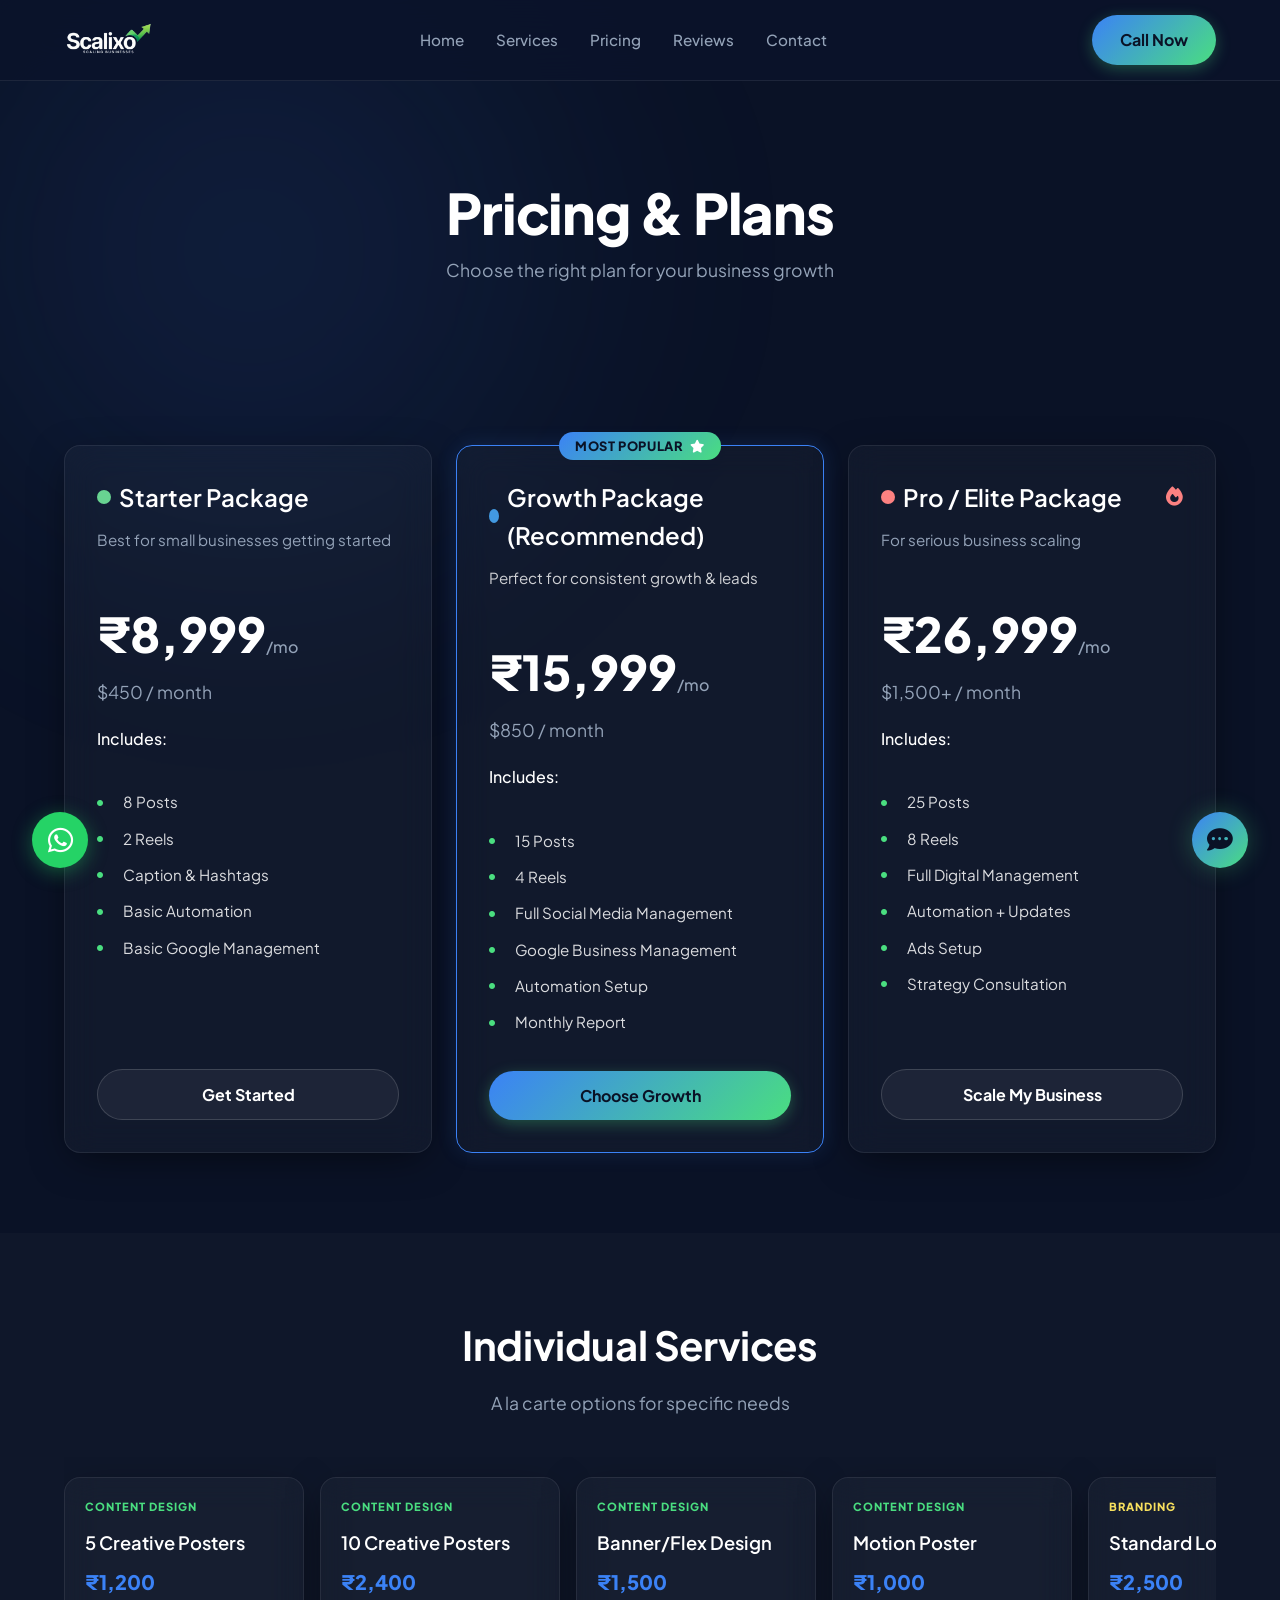
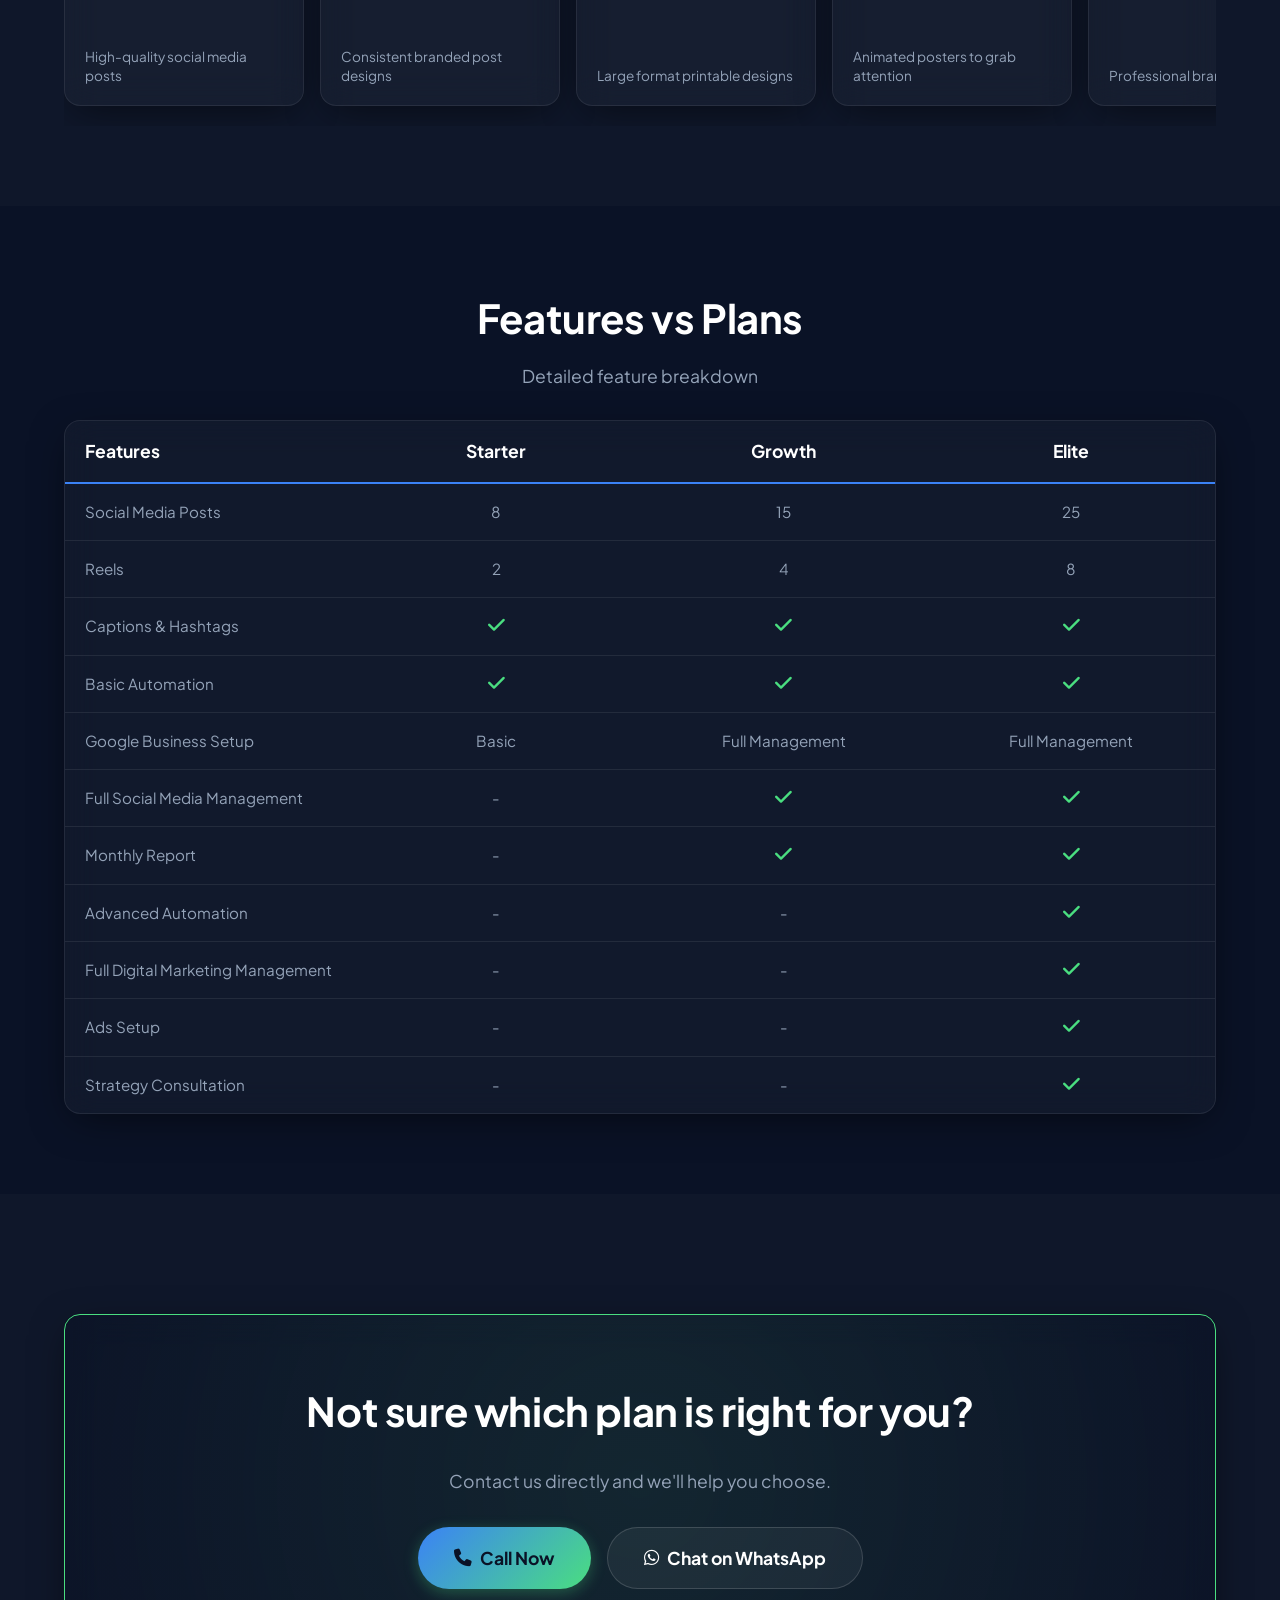
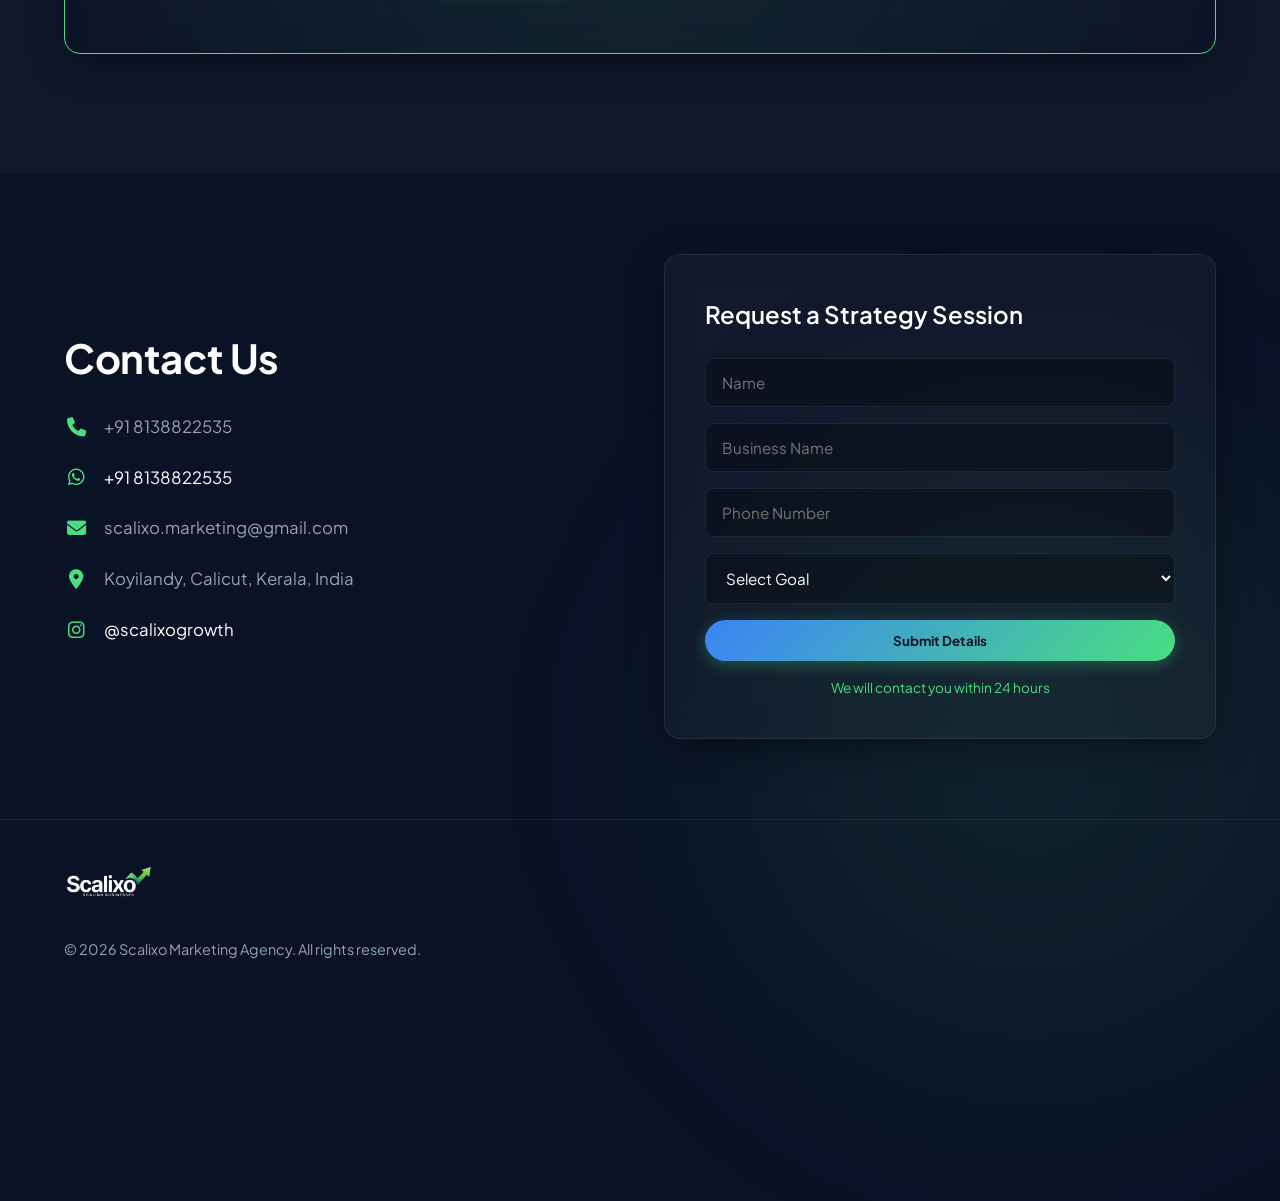
==== pricing.html @ 4b5ccbef "Add files via upload" ====
<!DOCTYPE html>
<html lang="en">
<head>
    <meta charset="UTF-8">
    <meta name="viewport" content="width=device-width, initial-scale=1.0">
    <title>Pricing & Plans | Scalixo Marketing</title>
    <meta name="description" content="Choose the right plan for your business growth.">
    <link rel="stylesheet" href="style.css">
    <link href="https://fonts.googleapis.com/css2?family=Plus+Jakarta+Sans:wght@300;400;500;600;700;800&display=swap" rel="stylesheet">
    <link rel="stylesheet" href="https://cdnjs.cloudflare.com/ajax/libs/font-awesome/6.4.0/css/all.min.css">
</head>
<body>
    <div class="bg-glow anim-glow top-left"></div>
    <div class="bg-glow anim-glow bottom-right"></div>

    <header class="navbar" id="navbar">
        <div class="container nav-container">
            <a href="index.html" class="logo"><img src="1Untitled_design-removebg-preview.png" alt="Scalixo Logo" style="height:35px;"></a>
            <ul class="nav-links">
                <li><a href="index.html#home">Home</a></li>
                <li><a href="index.html#services">Services</a></li>
                <li><a href="pricing.html">Pricing</a></li>
                <li><a href="index.html#reviews">Reviews</a></li>
                <li><a href="#contact">Contact</a></li>
            </ul>
            <div class="nav-right">
                <a href="tel:+918138822535" class="btn btn-primary desktop-only">Call Now</a>
                <button class="mobile-menu-toggle" id="mobile-menu-btn"><i class="fas fa-bars"></i></button>
            </div>
        </div>
    </header>

    <main style="padding-top: 100px;">
        <!-- SECTION 1: HEADER -->
        <section class="section pb-0">
            <div class="container">
                <div class="section-header center reveal fade-up">
                    <h1 style="font-size: 3.5rem; margin-bottom: 12px;">Pricing & Plans</h1>
                    <p class="subtitle" style="margin: 0 auto;">Choose the right plan for your business growth</p>
                </div>
            </div>
        </section>

        <!-- SECTION 2: MAIN PACKAGES & SECTION 3: PACKAGE DETAILS EXPANDED -->
        <section class="section pt-0" style="padding-top: 40px;">
            <div class="container">
                <div class="pricing-grid">
                    <div class="pricing-card glass-card hover-lift reveal fade-up delay-1" style="display: flex; flex-direction: column;">
                        <h3 style="display: flex; align-items: center;"><span style="display: inline-block; width: 14px; height: 14px; border-radius: 50%; background: #68D391; margin-right: 8px;"></span> Starter Package</h3>
                        <p style="color: var(--text-muted); font-size: 0.95rem; margin-bottom: 8px; min-height: 44px;">Best for small businesses getting started</p>
                        <div class="price" style="margin-bottom: 5px;">₹8,999<span>/mo</span></div>
                        <div style="color:var(--text-muted); font-size:1.1rem; margin-bottom:20px;">$450 / month</div>
                        <div style="color: white; margin-bottom: 15px; font-weight: 500;">Includes:</div>
                        <ul class="features package-expanded" style="flex-grow: 1;">
                            <li><i class="fas fa-circle" style="font-size: 6px; color: var(--accent); vertical-align: middle; margin-right: 8px;"></i> 8 Posts</li>
                            <li><i class="fas fa-circle" style="font-size: 6px; color: var(--accent); vertical-align: middle; margin-right: 8px;"></i> 2 Reels</li>
                            <li><i class="fas fa-circle" style="font-size: 6px; color: var(--accent); vertical-align: middle; margin-right: 8px;"></i> Caption & Hashtags</li>
                            <li><i class="fas fa-circle" style="font-size: 6px; color: var(--accent); vertical-align: middle; margin-right: 8px;"></i> Basic Automation</li>
                            <li><i class="fas fa-circle" style="font-size: 6px; color: var(--accent); vertical-align: middle; margin-right: 8px;"></i> Basic Google Management</li>
                        </ul>
                        <a href="#contact" class="btn btn-outline full-width" style="margin-top: auto;">Get Started</a>
                    </div>
                    <div class="pricing-card glass-card popular hover-scale reveal fade-up delay-2" style="display: flex; flex-direction: column;">
                        <div class="badge">Most Popular <i class="fas fa-star" style="color: #fff; font-size: 0.8rem; margin-left: 4px;"></i></div>
                        <h3 style="display: flex; align-items: center;"><span style="display: inline-block; width: 14px; height: 14px; border-radius: 50%; background: #4299E1; margin-right: 8px;"></span> Growth Package (Recommended)</h3>
                        <p style="color: rgba(255,255,255,0.8); font-size: 0.95rem; margin-bottom: 8px; min-height: 44px;">Perfect for consistent growth & leads</p>
                        <div class="price" style="margin-bottom: 5px;">₹15,999<span>/mo</span></div>
                        <div style="color:var(--text-muted); font-size:1.1rem; margin-bottom:20px;">$850 / month</div>
                        <div style="color: white; margin-bottom: 15px; font-weight: 500;">Includes:</div>
                        <ul class="features package-expanded" style="flex-grow: 1;">
                            <li><i class="fas fa-circle" style="font-size: 6px; color: var(--accent); vertical-align: middle; margin-right: 8px;"></i> 15 Posts</li>
                            <li><i class="fas fa-circle" style="font-size: 6px; color: var(--accent); vertical-align: middle; margin-right: 8px;"></i> 4 Reels</li>
                            <li><i class="fas fa-circle" style="font-size: 6px; color: var(--accent); vertical-align: middle; margin-right: 8px;"></i> Full Social Media Management</li>
                            <li><i class="fas fa-circle" style="font-size: 6px; color: var(--accent); vertical-align: middle; margin-right: 8px;"></i> Google Business Management</li>
                            <li><i class="fas fa-circle" style="font-size: 6px; color: var(--accent); vertical-align: middle; margin-right: 8px;"></i> Automation Setup</li>
                            <li><i class="fas fa-circle" style="font-size: 6px; color: var(--accent); vertical-align: middle; margin-right: 8px;"></i> Monthly Report</li>
                        </ul>
                        <a href="#contact" class="btn btn-primary full-width" style="margin-top: auto;">Choose Growth</a>
                    </div>
                    <div class="pricing-card glass-card hover-lift reveal fade-up delay-3" style="display: flex; flex-direction: column;">
                        <h3 style="display: flex; align-items: center;"><span style="display: inline-block; width: 14px; height: 14px; border-radius: 50%; background: #FC8181; margin-right: 8px;"></span> Pro / Elite Package <i class="fas fa-fire" style="color: #FC8181; font-size: 1.2rem; margin-left: auto;"></i></h3>
                        <p style="color: var(--text-muted); font-size: 0.95rem; margin-bottom: 8px; min-height: 44px;">For serious business scaling</p>
                        <div class="price" style="margin-bottom: 5px;">₹26,999<span>/mo</span></div>
                        <div style="color:var(--text-muted); font-size:1.1rem; margin-bottom:20px;">$1,500+ / month</div>
                        <div style="color: white; margin-bottom: 15px; font-weight: 500;">Includes:</div>
                        <ul class="features package-expanded" style="flex-grow: 1;">
                            <li><i class="fas fa-circle" style="font-size: 6px; color: var(--accent); vertical-align: middle; margin-right: 8px;"></i> 25 Posts</li>
                            <li><i class="fas fa-circle" style="font-size: 6px; color: var(--accent); vertical-align: middle; margin-right: 8px;"></i> 8 Reels</li>
                            <li><i class="fas fa-circle" style="font-size: 6px; color: var(--accent); vertical-align: middle; margin-right: 8px;"></i> Full Digital Management</li>
                            <li><i class="fas fa-circle" style="font-size: 6px; color: var(--accent); vertical-align: middle; margin-right: 8px;"></i> Automation + Updates</li>
                            <li><i class="fas fa-circle" style="font-size: 6px; color: var(--accent); vertical-align: middle; margin-right: 8px;"></i> Ads Setup</li>
                            <li><i class="fas fa-circle" style="font-size: 6px; color: var(--accent); vertical-align: middle; margin-right: 8px;"></i> Strategy Consultation</li>
                        </ul>
                        <a href="#contact" class="btn btn-outline full-width" style="margin-top: auto;">Scale My Business</a>
                    </div>
                </div>
            </div>
        </section>

        <!-- SECTION 4: SINGLE SERVICES PRICING -->
        <section class="section bg-alt">
            <div class="container">
                <div class="section-header center reveal fade-up">
                    <h2 style="margin-bottom: 12px;">Individual Services</h2>
                    <p class="subtitle" style="margin:0 auto;">A la carte options for specific needs</p>
                </div>
                <div class="horizontal-pricing-wrap reveal fade-up delay-1" style="margin-top: 40px;">
                    <div class="pricing-scroll-container">
                        <!-- CONTENT DESIGN -->
                        <div class="single-service glass-card hover-lift" style="min-width: 240px; text-decoration:none;">
                            <span style="font-size: 0.7rem; font-weight: 800; color: var(--accent); text-transform: uppercase; letter-spacing: 1px;">Content Design</span>
                            <span class="ss-title" style="color: white; font-size: 1.15rem; margin-top: 4px;">5 Creative Posters</span>
                            <span class="ss-price" style="color: var(--primary);">₹1,200</span>
                            <span style="font-size: 0.85rem; color: var(--text-muted); margin-top: auto; padding-top: 12px; line-height: 1.4;">High-quality social media posts</span>
                        </div>
                        <div class="single-service glass-card hover-lift" style="min-width: 240px; text-decoration:none;">
                            <span style="font-size: 0.7rem; font-weight: 800; color: var(--accent); text-transform: uppercase; letter-spacing: 1px;">Content Design</span>
                            <span class="ss-title" style="color: white; font-size: 1.15rem; margin-top: 4px;">10 Creative Posters</span>
                            <span class="ss-price" style="color: var(--primary);">₹2,400</span>
                            <span style="font-size: 0.85rem; color: var(--text-muted); margin-top: auto; padding-top: 12px; line-height: 1.4;">Consistent branded post designs</span>
                        </div>
                        <div class="single-service glass-card hover-lift" style="min-width: 240px; text-decoration:none;">
                            <span style="font-size: 0.7rem; font-weight: 800; color: var(--accent); text-transform: uppercase; letter-spacing: 1px;">Content Design</span>
                            <span class="ss-title" style="color: white; font-size: 1.15rem; margin-top: 4px;">Banner/Flex Design</span>
                            <span class="ss-price" style="color: var(--primary);">₹1,500</span>
                            <span style="font-size: 0.85rem; color: var(--text-muted); margin-top: auto; padding-top: 12px; line-height: 1.4;">Large format printable designs</span>
                        </div>
                        <div class="single-service glass-card hover-lift" style="min-width: 240px; text-decoration:none;">
                            <span style="font-size: 0.7rem; font-weight: 800; color: var(--accent); text-transform: uppercase; letter-spacing: 1px;">Content Design</span>
                            <span class="ss-title" style="color: white; font-size: 1.15rem; margin-top: 4px;">Motion Poster</span>
                            <span class="ss-price" style="color: var(--primary);">₹1,000</span>
                            <span style="font-size: 0.85rem; color: var(--text-muted); margin-top: auto; padding-top: 12px; line-height: 1.4;">Animated posters to grab attention</span>
                        </div>

                        <!-- BRANDING -->
                        <div class="single-service glass-card hover-lift" style="min-width: 240px; text-decoration:none;">
                            <span style="font-size: 0.7rem; font-weight: 800; color: #F6E05E; text-transform: uppercase; letter-spacing: 1px;">Branding</span>
                            <span class="ss-title" style="color: white; font-size: 1.15rem; margin-top: 4px;">Standard Logo</span>
                            <span class="ss-price" style="color: var(--primary);">₹2,500</span>
                            <span style="font-size: 0.85rem; color: var(--text-muted); margin-top: auto; padding-top: 12px; line-height: 1.4;">Professional brand identity</span>
                        </div>
                        <div class="single-service glass-card hover-lift" style="min-width: 240px; text-decoration:none;">
                            <span style="font-size: 0.7rem; font-weight: 800; color: #F6E05E; text-transform: uppercase; letter-spacing: 1px;">Branding</span>
                            <span class="ss-title" style="color: white; font-size: 1.15rem; margin-top: 4px;">Premium Logo</span>
                            <span class="ss-price" style="color: var(--primary);">₹5,000</span>
                            <span style="font-size: 0.85rem; color: var(--text-muted); margin-top: auto; padding-top: 12px; line-height: 1.4;">High-end custom logo design</span>
                        </div>
                        <div class="single-service glass-card hover-lift" style="min-width: 240px; text-decoration:none;">
                            <span style="font-size: 0.7rem; font-weight: 800; color: #F6E05E; text-transform: uppercase; letter-spacing: 1px;">Branding</span>
                            <span class="ss-title" style="color: white; font-size: 1.15rem; margin-top: 4px;">Business Card</span>
                            <span class="ss-price" style="color: var(--primary);">₹800</span>
                            <span style="font-size: 0.85rem; color: var(--text-muted); margin-top: auto; padding-top: 12px; line-height: 1.4;">Premium custom business cards</span>
                        </div>

                        <!-- VIDEO CONTENT -->
                        <div class="single-service glass-card hover-lift" style="min-width: 240px; text-decoration:none;">
                            <span style="font-size: 0.7rem; font-weight: 800; color: #FC8181; text-transform: uppercase; letter-spacing: 1px;">Video Content</span>
                            <span class="ss-title" style="color: white; font-size: 1.15rem; margin-top: 4px;">Reel Editing (Basic)</span>
                            <span class="ss-price" style="color: var(--primary);">₹550</span>
                            <span style="font-size: 0.85rem; color: var(--text-muted); margin-top: auto; padding-top: 12px; line-height: 1.4;">Clean and engaging edits</span>
                        </div>
                        <div class="single-service glass-card hover-lift" style="min-width: 240px; text-decoration:none;">
                            <span style="font-size: 0.7rem; font-weight: 800; color: #FC8181; text-transform: uppercase; letter-spacing: 1px;">Video Content</span>
                            <span class="ss-title" style="color: white; font-size: 1.15rem; margin-top: 4px;">Reel Editing (Pro)</span>
                            <span class="ss-price" style="color: var(--primary);">₹750</span>
                            <span style="font-size: 0.85rem; color: var(--text-muted); margin-top: auto; padding-top: 12px; line-height: 1.4;">Advanced effects and transitions</span>
                        </div>
                        <div class="single-service glass-card hover-lift" style="min-width: 240px; text-decoration:none;">
                            <span style="font-size: 0.7rem; font-weight: 800; color: #FC8181; text-transform: uppercase; letter-spacing: 1px;">Video Content</span>
                            <span class="ss-title" style="color: white; font-size: 1.15rem; margin-top: 4px;">Promo Video</span>
                            <span class="ss-price" style="color: var(--primary);">₹3,000</span>
                            <span style="font-size: 0.85rem; color: var(--text-muted); margin-top: auto; padding-top: 12px; line-height: 1.4;">High-quality brand advertisements</span>
                        </div>
                        <div class="single-service glass-card hover-lift" style="min-width: 240px; text-decoration:none;">
                            <span style="font-size: 0.7rem; font-weight: 800; color: #FC8181; text-transform: uppercase; letter-spacing: 1px;">Video Content</span>
                            <span class="ss-title" style="color: white; font-size: 1.15rem; margin-top: 4px;">Before/After Video</span>
                            <span class="ss-price" style="color: var(--primary);">₹1,500</span>
                            <span style="font-size: 0.85rem; color: var(--text-muted); margin-top: auto; padding-top: 12px; line-height: 1.4;">Showcase your results dynamically</span>
                        </div>

                        <!-- MARKETING & AUTOMATION -->
                        <div class="single-service glass-card hover-lift" style="min-width: 240px; text-decoration:none;">
                            <span style="font-size: 0.7rem; font-weight: 800; color: #68D391; text-transform: uppercase; letter-spacing: 1px;">Marketing</span>
                            <span class="ss-title" style="color: white; font-size: 1.15rem; margin-top: 4px;">Google Biz Management</span>
                            <span class="ss-price" style="color: var(--primary);">₹1,500</span>
                            <span style="font-size: 0.85rem; color: var(--text-muted); margin-top: auto; padding-top: 12px; line-height: 1.4;">Ongoing GMB profile growth</span>
                        </div>
                        <div class="single-service glass-card hover-lift" style="min-width: 240px; text-decoration:none;">
                            <span style="font-size: 0.7rem; font-weight: 800; color: #68D391; text-transform: uppercase; letter-spacing: 1px;">Marketing</span>
                            <span class="ss-title" style="color: white; font-size: 1.15rem; margin-top: 4px;">Basic Chat Automation</span>
                            <span class="ss-price" style="color: var(--primary);">₹800</span>
                            <span style="font-size: 0.85rem; color: var(--text-muted); margin-top: auto; padding-top: 12px; line-height: 1.4;">Automated lead handling setup</span>
                        </div>

                        <!-- PHOTOGRAPHY -->
                        <div class="single-service glass-card hover-lift" style="min-width: 240px; text-decoration:none;">
                            <span style="font-size: 0.7rem; font-weight: 800; color: #A0AEC0; text-transform: uppercase; letter-spacing: 1px;">Photography</span>
                            <span class="ss-title" style="color: white; font-size: 1.15rem; margin-top: 4px;">Product Photography</span>
                            <span class="ss-price" style="color: var(--primary); font-size: 1.1rem;">Custom</span>
                            <span style="font-size: 0.85rem; color: var(--text-muted); margin-top: auto; padding-top: 12px; line-height: 1.4;">Professional product shoots</span>
                        </div>
                        <div class="single-service glass-card hover-lift" style="min-width: 240px; text-decoration:none;">
                            <span style="font-size: 0.7rem; font-weight: 800; color: #A0AEC0; text-transform: uppercase; letter-spacing: 1px;">Photography</span>
                            <span class="ss-title" style="color: white; font-size: 1.15rem; margin-top: 4px;">Model Photography</span>
                            <span class="ss-price" style="color: var(--primary); font-size: 1.1rem;">Custom</span>
                            <span style="font-size: 0.85rem; color: var(--text-muted); margin-top: auto; padding-top: 12px; line-height: 1.4;">High-end model photography</span>
                        </div>
                    </div>
                </div>
            </div>
        </section>

        <!-- SECTION 5: COMPARISON TABLE -->
        <section class="section">
            <div class="container">
                <div class="section-header center reveal fade-up">
                    <h2 style="margin-bottom: 12px;">Features vs Plans</h2>
                    <p class="subtitle" style="margin:0 auto;">Detailed feature breakdown</p>
                </div>
                <div class="comparison-wrap reveal fade-up delay-1 glass-card" style="padding: 0; overflow: hidden;">
                    <div style="overflow-x: auto;">
                        <table class="pricing-table">
                            <thead>
                                <tr>
                                    <th>Features</th>
                                    <th>Starter</th>
                                    <th>Growth</th>
                                    <th>Elite</th>
                                </tr>
                            </thead>
                            <tbody>
                                <tr><td>Social Media Posts</td><td>8</td><td>15</td><td>25</td></tr>
                                <tr><td>Reels</td><td>2</td><td>4</td><td>8</td></tr>
                                <tr><td>Captions & Hashtags</td><td><i class="fas fa-check text-accent"></i></td><td><i class="fas fa-check text-accent"></i></td><td><i class="fas fa-check text-accent"></i></td></tr>
                                <tr><td>Basic Automation</td><td><i class="fas fa-check text-accent"></i></td><td><i class="fas fa-check text-accent"></i></td><td><i class="fas fa-check text-accent"></i></td></tr>
                                <tr><td>Google Business Setup</td><td>Basic</td><td>Full Management</td><td>Full Management</td></tr>
                                <tr><td>Full Social Media Management</td><td>-</td><td><i class="fas fa-check text-accent"></i></td><td><i class="fas fa-check text-accent"></i></td></tr>
                                <tr><td>Monthly Report</td><td>-</td><td><i class="fas fa-check text-accent"></i></td><td><i class="fas fa-check text-accent"></i></td></tr>
                                <tr><td>Advanced Automation</td><td>-</td><td>-</td><td><i class="fas fa-check text-accent"></i></td></tr>
                                <tr><td>Full Digital Marketing Management</td><td>-</td><td>-</td><td><i class="fas fa-check text-accent"></i></td></tr>
                                <tr><td>Ads Setup</td><td>-</td><td>-</td><td><i class="fas fa-check text-accent"></i></td></tr>
                                <tr><td>Strategy Consultation</td><td>-</td><td>-</td><td><i class="fas fa-check text-accent"></i></td></tr>
                            </tbody>
                        </table>
                    </div>
                </div>
            </div>
        </section>

        <!-- SECTION 6: CTA SECTION -->
        <section class="section bg-alt">
            <div class="container">
                <div class="cta-box glass-card reveal hover-lift" style="border: 1px solid var(--accent); background: radial-gradient(circle at center, rgba(var(--accent-rgb), 0.08) 0%, rgba(var(--bg-dark-rgba), 0.5) 100%);">
                    <h2>Not sure which plan is right for you?</h2>
                    <p style="color: var(--text-muted); font-size: 1.1rem;">Contact us directly and we'll help you choose.</p>
                    <div class="hero-cta" style="margin-top: 32px;">
                        <a href="tel:+918138822535" class="btn btn-primary btn-lg glow-soft"><i class="fas fa-phone"></i> Call Now</a>
                        <a href="https://wa.me/918138822535" target="_blank" class="btn btn-outline btn-lg w-btn"><i class="fab fa-whatsapp"></i> Chat on WhatsApp</a>
                    </div>
                </div>
            </div>
        </section>

        <!-- SECTION 7: CONTACT FORM -->
        <section id="contact" class="section">
            <div class="container contact-wrapper reveal fade-up">
                <div class="contact-info">
                    <h2>Contact Us</h2>
                    <p><i class="fas fa-phone"></i> +91 8138822535</p>
                    <p><i class="fab fa-whatsapp"></i> <a href="https://wa.me/918138822535" target="_blank" style="color:var(--text-main); text-decoration:none;">+91 8138822535</a></p>
                    <p><i class="fas fa-envelope"></i> scalixo.marketing@gmail.com</p>
                    <p><i class="fas fa-map-marker-alt"></i> Koyilandy, Calicut, Kerala, India</p>
                    <p><i class="fab fa-instagram"></i> <a href="https://instagram.com/scalixogrowth" target="_blank" style="color:var(--text-main); text-decoration:none;">@scalixogrowth</a></p>
                </div>
                <form class="glass-card contact-form" id="contactForm">
                    <h3>Request a Strategy Session</h3>
                    <input type="text" placeholder="Name" required>
                    <input type="text" placeholder="Business Name" required>
                    <input type="tel" placeholder="Phone Number" required>
                    <select required>
                        <option value="">Select Goal</option>
                        <option value="starter">Starter Plan</option>
                        <option value="growth">Growth Plan</option>
                        <option value="elite">Elite Plan</option>
                        <option value="consult">Other Inquiry</option>
                    </select>
                    <button type="submit" class="btn btn-primary full-width">Submit Details</button>
                    <p class="msg-note" style="color: var(--accent);">We will contact you within 24 hours</p>
                </form>
            </div>
        </section>

    </main>

    <footer class="footer">
        <div class="container">
            <a href="index.html" class="logo" style="display:inline-block; margin-bottom:15px;"><img src="1Untitled_design-removebg-preview.png" alt="Scalixo Logo" style="height:40px;"></a>
            <p>&copy; 2026 Scalixo Marketing Agency. All rights reserved.</p>
        </div>
    </footer>

    <!-- FLOATING WA -->
    <a href="https://wa.me/918138822535" target="_blank" class="floating-wa hover-lift"><i class="fab fa-whatsapp"></i></a>

    <!-- PREMIUM CONVERSATIONAL CHATBOT -->
    <div class="chatbot-container" id="chatbot">
        <button class="chat-toggle" id="chatToggle"><i class="fas fa-comment-dots"></i></button>
        <div class="chat-window glass-card hidden" id="chatWindow">
            <div class="chat-header">
                <div><h4>Scalixo Assistant</h4><small><span class="dot green"></span> Online</small></div>
                <button id="chatClose"><i class="fas fa-times"></i></button>
            </div>
            <div class="chat-body" id="chatBody">
                <div class="msg bot" id="bot-initial-msg">Hi! What is your name?</div>
            </div>
            <div class="chat-input-area" id="chatInputArea">
                <input type="text" id="chatInput" placeholder="Type here..." autocomplete="off">
                <button class="btn btn-primary btn-icon" id="chatSend"><i class="fas fa-paper-plane"></i></button>
            </div>
            <div class="chat-options-area" id="chatOptionsArea" style="display:none;">
            </div>
        </div>
    </div>

    <script src="main.js"></script>
</body>
</html>
---- style.css ----
:root {
    --bg-dark: #0A1226; /* Deep Premium Navy */
    --bg-dark-rgba: 10, 18, 38;
    --card-bg: rgba(255, 255, 255, 0.03);
    --card-border: rgba(255, 255, 255, 0.08);
    
    /* Structural UI Color */
    --primary: #3B82F6; /* Premium Blue */
    --primary-rgb: 59, 130, 246;
    
    /* Logo Connection Color */
    --accent: #4ADE80; /* Bright Green from Logo Arrow */
    --accent-rgb: 74, 222, 128;
    
    --text-main: #FFFFFF;
    --text-muted: #94A3B8;
    
    /* Beautiful Hybrid Gradient connecting Dark theme to Green Logo */
    --gradient-brand: linear-gradient(135deg, var(--primary), var(--accent));
    
    /* Strict Uniform Design System */
    --shadow-soft: 0 10px 40px -10px rgba(0, 0, 0, 0.6);
    --shadow-glow: 0 0 20px rgba(var(--primary-rgb), 0.15);
    --shadow-glow-accent: 0 0 25px rgba(var(--accent-rgb), 0.3);
    --radius: 16px;          
    --transition: all 0.4s cubic-bezier(0.25, 1, 0.5, 1); /* Premium Easing */
}

* {
    margin: 0;
    padding: 0;
    box-sizing: border-box;
    font-family: 'Plus Jakarta Sans', sans-serif;
}

html { scroll-behavior: smooth; }

body {
    background-color: var(--bg-dark);
    color: var(--text-main);
    line-height: 1.6;
    overflow-x: hidden;
    position: relative;
}

/* Very Slow Animated Background Gradient */
.bg-glow {
    position: absolute;
    width: 900px;
    height: 900px;
    border-radius: 50%;
    z-index: -1;
    pointer-events: none;
    filter: blur(90px);
}
.top-left { 
    top: -200px; left: -200px; 
    background: radial-gradient(circle, rgba(var(--primary-rgb), 0.12) 0%, rgba(var(--bg-dark-rgba), 0) 70%); 
}
.bottom-right { 
    bottom: -200px; right: -200px; 
    background: radial-gradient(circle, rgba(var(--accent-rgb), 0.10) 0%, rgba(var(--bg-dark-rgba), 0) 70%); 
}

.anim-glow {
    animation: subtleGradient 15s ease-in-out infinite alternate;
}
@keyframes subtleGradient {
    0% { transform: scale(1) translate(0, 0); opacity: 0.8; }
    100% { transform: scale(1.1) translate(50px, 20px); opacity: 1; }
}

/* Layout Consistency */
.container {
    max-width: 1200px;
    margin: 0 auto;
    padding: 0 24px;
}
.section { padding: 80px 0; } 
.bg-alt { background-color: rgba(255, 255, 255, 0.02); }
.center { text-align: center; }

/* Typography Hierarchy */
h1 { font-size: 3.5rem; line-height: 1.15; margin-bottom: 24px; font-weight: 800; letter-spacing: -0.02em; }
h2 { font-size: 2.5rem; margin-bottom: 24px; font-weight: 700; letter-spacing: -0.01em; }
h3 { font-size: 1.5rem; margin-bottom: 12px; font-weight: 600; }
h4 { font-size: 1.1rem; font-weight: 600; color: var(--text-main); }
.subtitle { font-size: 1.1rem; color: var(--text-muted); margin-bottom: 32px; max-width: 600px; }

/* Global Button Styling */
.btn {
    display: inline-flex;
    align-items: center;
    justify-content: center;
    gap: 8px;
    padding: 12px 28px;
    border-radius: 99px;
    text-decoration: none;
    font-weight: 700;
    transition: var(--transition);
    cursor: pointer;
    border: none;
    text-align: center;
    color: var(--bg-dark); /* Dark text for contrast against bright gradient */
}
.btn-primary { 
    background: var(--gradient-brand); 
    box-shadow: 0 4px 15px rgba(var(--accent-rgb), 0.3); 
}
.btn-primary:hover { 
    box-shadow: var(--shadow-glow-accent); 
    transform: scale(1.02); 
    color: var(--bg-dark);
}
.btn-outline { 
    background: rgba(255, 255, 255, 0.05); 
    color: white; 
    border: 1px solid rgba(255, 255, 255, 0.15); 
}
.btn-outline:hover { 
    background: rgba(255, 255, 255, 0.1); 
    border-color: var(--accent);
    transform: scale(1.02);
    color: white;
}
.btn-lg { padding: 16px 36px; font-size: 1.1rem; }
.full-width { width: 100%; }

/* Glass Card Global (Uniform styling) */
.glass-card {
    background: var(--card-bg);
    backdrop-filter: blur(16px);
    -webkit-backdrop-filter: blur(16px);
    border: 1px solid var(--card-border);
    border-radius: var(--radius);
    padding: 32px;
    box-shadow: var(--shadow-soft);
    transition: var(--transition);
}

.hover-lift:hover { 
    transform: translateY(-8px); 
    box-shadow: var(--shadow-glow); 
    border-color: rgba(var(--primary-rgb), 0.3); 
}
.hover-scale:hover { 
    transform: scale(1.02); 
    box-shadow: var(--shadow-glow); 
    border-color: rgba(var(--primary-rgb), 0.3); 
}

/* Navbar */
.navbar {
    position: fixed;
    top: 0; left: 0; width: 100%;
    z-index: 1000;
    background: rgba(var(--bg-dark-rgba), 0.85);
    backdrop-filter: blur(20px);
    border-bottom: 1px solid var(--card-border);
    transition: var(--transition);
}
.nav-container { display: flex; justify-content: space-between; align-items: center; height: 80px; }
.logo img { max-height: 35px; margin-top: 5px; }
.logo-wrapper { text-decoration: none; display: inline-flex; flex-direction: column; align-items: flex-start; }
.logo-wrapper .main-text { font-size: 1.8rem; font-weight: 800; color: white; line-height: 1; letter-spacing: -1px; }
.logo-wrapper .main-text span { color: var(--accent); }
.logo-wrapper .sub-text { font-size: 0.55rem; font-weight: 700; color: var(--text-muted); letter-spacing: 2.5px; text-transform: uppercase; margin-top: 4px; }
.nav-links { display: flex; list-style: none; gap: 32px; }
.nav-links a { color: var(--text-muted); text-decoration: none; font-weight: 500; font-size: 0.95rem; transition: var(--transition); }
.nav-links a:hover { color: var(--accent); }
.mobile-menu-toggle { display: none; background: none; border: none; color: white; font-size: 1.5rem; cursor: pointer; }

/* Hero Section */
.hero { min-height: 100vh; display: flex; align-items: center; padding-top: 120px; }
.hero-grid { display: grid; grid-template-columns: 1fr 1fr; gap: 40px; align-items: center; }
.trust-badge { display: inline-flex; align-items: center; gap: 8px; background: rgba(255,255,255,0.03); padding: 8px 16px; border-radius: 99px; margin-bottom: 24px; font-size: 0.85rem; border: 1px solid var(--card-border); }
.badge-icon { color: var(--accent); }
.hero-cta { display: flex; gap: 16px; flex-wrap: wrap; }
.floating-smooth { animation: smoothFloat 8s ease-in-out infinite; }
@keyframes smoothFloat {
    0% { transform: translateY(0px); } 
    50% { transform: translateY(-15px); } 
    100% { transform: translateY(0px); }
}

.macbook-mockup { padding: 0; overflow: hidden; border-radius: 20px; box-shadow: 0 20px 50px rgba(0,0,0,0.8); }
.mockup-header { background: rgba(0,0,0,0.5); padding: 12px 16px; display: flex; gap: 8px; border-bottom: 1px solid rgba(255,255,255,0.05); }
.dot { width: 10px; height: 10px; border-radius: 50%; display: inline-block; }
.red { background: #FC8181; } .yellow { background: #F6E05E; } .green { background: #68D391; }
.mockup-body { padding: 30px; }
.chart-bars { display: flex; align-items: flex-end; gap: 12px; height: 150px; margin-bottom: 24px; border-bottom: 1px solid var(--card-border); padding-bottom: 12px;}
.bar { background: var(--card-border); width: 100%; border-radius: 4px 4px 0 0; }
.bar.h-30 { height: 30%; } .bar.h-50 { height: 50%; } .bar.h-70 { height: 70%; } .bar.h-100 { height: 100%; }
.bar.highlight { background: var(--gradient-brand); }
.icon-primary { color: var(--primary); } .icon-accent { color: var(--accent); }
.stats-row { display: flex; gap: 20px; justify-content: space-around; font-weight: 600; font-size: 1.1rem; }

/* Problem Solution */
.ps-grid { display: grid; grid-template-columns: 1fr 60px 1fr; gap: 24px; align-items: center; }
.card-icon { width: 48px; height: 48px; border-radius: 12px; display: flex; justify-content: center; align-items: center; font-size: 1.2rem; margin-bottom: 20px; background: rgba(255,255,255,0.05); }
.green-icon { background: rgba(var(--accent-rgb), 0.15); color: var(--accent); }
.check-list { list-style: none; margin-top: 16px; }
.check-list li { margin-bottom: 12px; display: flex; align-items: center; gap: 12px; color: var(--text-muted); }
.desktop-arrow { font-size: 1.5rem; color: var(--text-muted); text-align: center; width: 100%; opacity: 0.4; }
.highlight-card { border-color: rgba(var(--primary-rgb), 0.3); }

/* Services */
.services-grid { display: grid; grid-template-columns: repeat(auto-fit, minmax(240px, 1fr)); gap: 24px; margin-top: 40px; }
.s-icon { font-size: 1.8rem; color: var(--primary); margin-bottom: 16px; transition: var(--transition); }
.service-card:hover .s-icon { color: var(--accent); transform: scale(1.1); }
.service-card p { color: var(--text-muted); font-size: 0.95rem; }

/* Portfolio */
.portfolio-grid { display: grid; grid-template-columns: repeat(auto-fit, minmax(280px, 1fr)); gap: 24px; margin-top: 40px; }
.p-item { padding: 12px; text-align: center; }
.p-img { height: 220px; border-radius: var(--radius); margin-bottom: 16px; background-size: cover; background-position: center; transition: transform 0.6s cubic-bezier(0.25, 1, 0.5, 1); }
.i1 { background-image: linear-gradient(135deg, #1E293B, #0F172A); }
.i2 { background-image: linear-gradient(135deg, var(--primary), #064E3B); }
.i3 { background-image: linear-gradient(135deg, var(--accent), #022C22); }
.hover-zoom { overflow: hidden; }
.hover-zoom:hover .p-img { transform: scale(1.05); }

/* Pricing */
.pricing-grid { display: grid; grid-template-columns: repeat(auto-fit, minmax(300px, 1fr)); gap: 24px; margin-top: 40px; align-items: stretch; }
.pricing-card { position: relative; display: flex; flex-direction: column; }
.pricing-card.popular { border-color: var(--primary); box-shadow: var(--shadow-glow); }
.badge { position: absolute; top: -14px; left: 50%; transform: translateX(-50%); background: var(--gradient-brand); color: var(--bg-dark); padding: 4px 16px; border-radius: 99px; font-size: 0.8rem; font-weight: 800; text-transform: uppercase; letter-spacing: 0.05em; }
.price { font-size: 3rem; font-weight: 800; margin: 16px 0; color: white; }
.price span { font-size: 1rem; color: var(--text-muted); font-weight: 500; }
.features { list-style: none; margin: 24px 0; flex-grow: 1; }
.features li { margin-bottom: 12px; color: var(--text-muted); display: flex; align-items: center; gap: 12px; font-size: 0.95rem; }
.features i { color: var(--accent); font-size: 0.85rem; }

/* Horizontal Pricing Scroll */
.horizontal-pricing-wrap { margin-top: 60px; }
.pricing-scroll-container { display: flex; overflow-x: auto; gap: 16px; padding: 20px 0; scroll-snap-type: x mandatory; scrollbar-width: none; }
.pricing-scroll-container::-webkit-scrollbar { display: none; }
.single-service { min-width: 200px; padding: 20px; scroll-snap-align: start; display: flex; flex-direction: column; align-items: flex-start; gap: 8px; cursor: pointer; }
.single-service:hover { border-color: rgba(var(--accent-rgb), 0.4); box-shadow: var(--shadow-glow-accent); }
.ss-title { font-size: 0.9rem; font-weight: 600; color: var(--text-muted); }
.ss-price { font-size: 1.25rem; font-weight: 800; color: white; }

/* Comparison Table */
.comparison-wrap { overflow-x: auto; margin-top: 30px; border-radius: var(--radius); }
.pricing-table { border-collapse: collapse; text-align: left; table-layout: fixed; min-width: 700px; width: 100%; }
.pricing-table th, .pricing-table td { padding: 16px 20px; border-bottom: 1px solid var(--card-border); transition: var(--transition); }
.pricing-table th { font-weight: 700; color: white; font-size: 1.1rem; border-bottom: 2px solid var(--primary); }
.pricing-table td { color: var(--text-muted); font-size: 0.95rem; }
.pricing-table tbody tr:hover { background: rgba(255, 255, 255, 0.05); }
.pricing-table tbody tr:last-child td { border-bottom: none; }
.text-accent { color: var(--accent); font-size: 1.2rem; display: block; }
.pricing-table th:not(:first-child), .pricing-table td:not(:first-child) { text-align: center; }
.package-expanded li { color: rgba(255,255,255,0.85); font-size: 0.95rem; }

/* Reviews (Testimonials) */
.test-grid { display: grid; grid-template-columns: repeat(auto-fit, minmax(320px, 1fr)); gap: 24px; margin-top: 40px; }
.review-header { display: flex; align-items: center; gap: 16px; margin-bottom: 20px; }
.client-avatar { width: 56px; height: 56px; border-radius: 50%; border: 2px solid rgba(255,255,255,0.15); object-fit: cover; }
.client-info h4 { margin-bottom: 4px; font-size: 1rem; }
.stars { color: var(--accent); font-size: 0.8rem; }
.quote { font-size: 1.05rem; color: var(--text-muted); line-height: 1.7; font-style: italic; }

/* CTA Box */
.cta-box { text-align: center; padding: 64px 40px; margin: 40px 0; border: 1px solid rgba(var(--primary-rgb), 0.3); background: radial-gradient(circle at center, rgba(var(--primary-rgb), 0.08) 0%, rgba(var(--bg-dark-rgba), 0.5) 100%); }
.cta-box .hero-cta { justify-content: center; margin-top: 32px; }
.urgency-badge { display: inline-flex; align-items: center; gap: 8px; font-size: 0.85rem; color: #FC8181; margin-bottom: 16px; background: rgba(252, 129, 129, 0.1); padding: 4px 12px; border-radius: 99px; }

/* Contact Form */
.contact-wrapper { display: grid; grid-template-columns: 1fr 1fr; gap: 48px; align-items: center; }
.contact-info p { margin-bottom: 24px; font-size: 1.05rem; display: flex; align-items: center; gap: 16px; color: var(--text-muted); }
.contact-info i { color: var(--accent); font-size: 1.2rem; width: 24px; text-align: center; }
.contact-form { padding: 40px; }
.contact-form h3 { margin-bottom: 24px; }
.contact-form input, .contact-form select { width: 100%; padding: 14px 16px; margin-bottom: 16px; border-radius: 8px; border: 1px solid var(--card-border); background: rgba(0,0,0,0.3); color: white; outline: none; transition: var(--transition); font-size: 0.95rem; }
.contact-form input:focus, .contact-form select:focus { border-color: var(--primary); background: rgba(255,255,255,0.05); }
.contact-form select option { background: var(--bg-dark); color: white; }
.msg-note { font-size: 0.85rem; color: var(--text-muted); margin-top: 16px; text-align: center; }

/* Footer */
.footer { border-top: 1px solid var(--card-border); padding: 40px 0; text-align: left; }
.footer p { margin-top: 16px; color: var(--text-muted); font-size: 0.9rem; }

/* Floating Elements */
.floating-wa { position: fixed; bottom: 32px; left: 32px; background: #25D366; color: white; width: 56px; height: 56px; border-radius: 50%; display: flex; justify-content: center; align-items: center; font-size: 1.8rem; box-shadow: 0 4px 20px rgba(37, 211, 102, 0.4); z-index: 999; text-decoration: none; transition: var(--transition); }
.floating-wa:hover { transform: scale(1.1); }

/* Premium Conversational Chatbot */
.chatbot-container { position: fixed; bottom: 32px; right: 32px; z-index: 1000; font-size: 0.95rem; }
.chat-toggle { background: var(--gradient-brand); color: var(--bg-dark); width: 56px; height: 56px; border-radius: 50%; border: none; font-size: 1.6rem; cursor: pointer; box-shadow: var(--shadow-glow-accent); transition: var(--transition); display: flex; align-items: center; justify-content: center; }
.chat-toggle:hover { transform: scale(1.05); }
.chat-window { position: absolute; bottom: 70px; right: 0; width: 340px; padding: 0; overflow: hidden; transform-origin: bottom right; transition: all 0.4s cubic-bezier(0.25, 1, 0.5, 1); box-shadow: 0 20px 50px rgba(0,0,0,0.8); }
.chat-window.hidden { transform: scale(0.8); opacity: 0; pointer-events: none; }
.chat-header { background: rgba(255,255,255,0.05); padding: 16px 20px; display: flex; justify-content: space-between; align-items: center; border-bottom: 1px solid var(--card-border); }
.chat-header h4 { margin-bottom: 0px; font-size: 1rem; }
#chatClose { background: none; border: none; color: var(--text-muted); cursor: pointer; font-size: 1.2rem; transition: var(--transition); }
#chatClose:hover { color: white; }
.chat-body { padding: 20px; height: 320px; overflow-y: auto; display: flex; flex-direction: column; gap: 12px; scrollbar-width: thin; }
.msg { max-width: 85%; padding: 12px 16px; border-radius: 16px; font-size: 0.9rem; line-height: 1.4; animation: msgFadeIn 0.3s ease forwards; }
@keyframes msgFadeIn { from { opacity: 0; transform: translateY(10px); } to { opacity: 1; transform: translateY(0); } }
.msg.bot { background: rgba(255,255,255,0.08); align-self: flex-start; border-bottom-left-radius: 4px; color: var(--text-main); }
.msg.user { background: var(--gradient-brand); align-self: flex-end; border-bottom-right-radius: 4px; color: var(--bg-dark); font-weight: 500;}
.chat-input-area { padding: 16px; border-top: 1px solid var(--card-border); display: flex; gap: 8px; background: rgba(0,0,0,0.4); }
#chatInput { flex: 1; background: transparent; border: none; color: white; outline: none; font-size: 0.9rem; padding: 4px 8px; }
.btn-icon { width: 36px; height: 36px; padding: 0; border-radius: 50%; display: flex; align-items: center; justify-content: center; border: none; cursor: pointer; color: var(--bg-dark); }
.chat-options-area { padding: 0 16px 16px; display: none; flex-wrap: wrap; gap: 8px; border-top: none; background: rgba(0,0,0,0.4); }
.chat-op { background: rgba(255,255,255,0.05); border: 1px solid rgba(255,255,255,0.1); color: var(--text-main); padding: 8px 12px; border-radius: 99px; cursor: pointer; transition: var(--transition); font-size: 0.85rem; }
.chat-op:hover { background: rgba(255,255,255,0.15); border-color: var(--accent); color: var(--accent); }

/* Premium Fade-Up SCROLL Animations */
.reveal { opacity: 0; visibility: hidden; transition: all 1s cubic-bezier(0.25, 1, 0.5, 1); }
.reveal.active { opacity: 1; visibility: visible; transform: translate(0, 0) scale(1); }
.fade-up { transform: translateY(30px); }
.fade-left { transform: translateX(-40px); }
.fade-right { transform: translateX(40px); }

.delay-1 { transition-delay: 0.1s; }
.delay-2 { transition-delay: 0.2s; }
.delay-3 { transition-delay: 0.3s; }
.delay-4 { transition-delay: 0.4s; }

/* Responsive Adjustments */
@media (max-width: 991px) {
    h1 { font-size: 2.8rem; }
    .hero { padding-top: 100px; }
    .hero-grid, .contact-wrapper { grid-template-columns: 1fr; }
    .hero-visual, .contact-info { order: -1; text-align: center; }
    .contact-info p { justify-content: center; }
    .hero-cta { justify-content: center; }
    .ps-grid { grid-template-columns: 1fr; }
    .desktop-arrow { display: none; }
    .mobile-arrow { display: block; text-align: center; font-size: 1.5rem; color: var(--text-muted); opacity: 0.5; }
    .desktop-only { display: none; }
    .mobile-menu-toggle { display: block; }
    .nav-links { position: fixed; top: 80px; left: -100%; width: 100%; height: calc(100vh - 80px); background: var(--bg-dark); flex-direction: column; align-items: center; justify-content: center; transition: 0.4s; }
    .nav-links.active { left: 0; }
    .nav-links li { font-size: 1.25rem; }
}
@media (max-width: 480px) { h1 { font-size: 2.2rem; } .btn-lg { width: 100%; } .hero-cta { flex-direction: column; width: 100%; }}
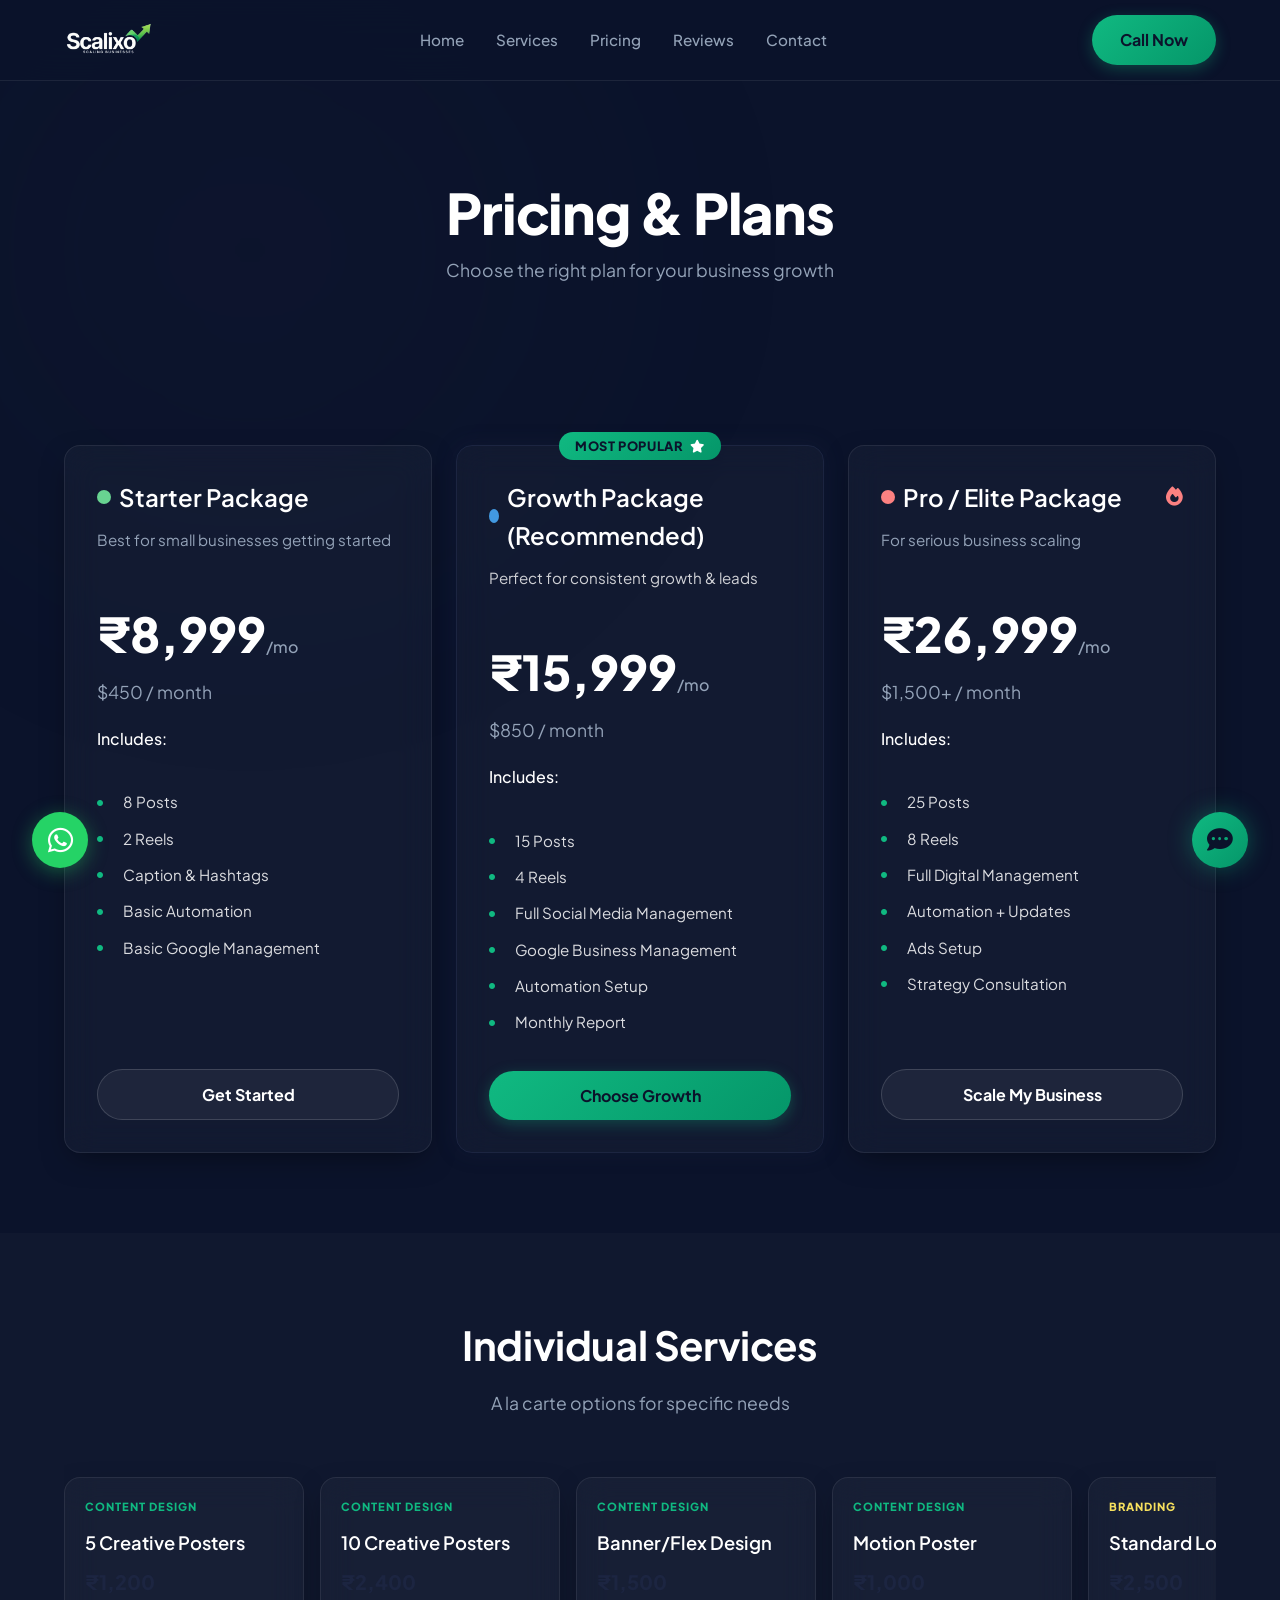
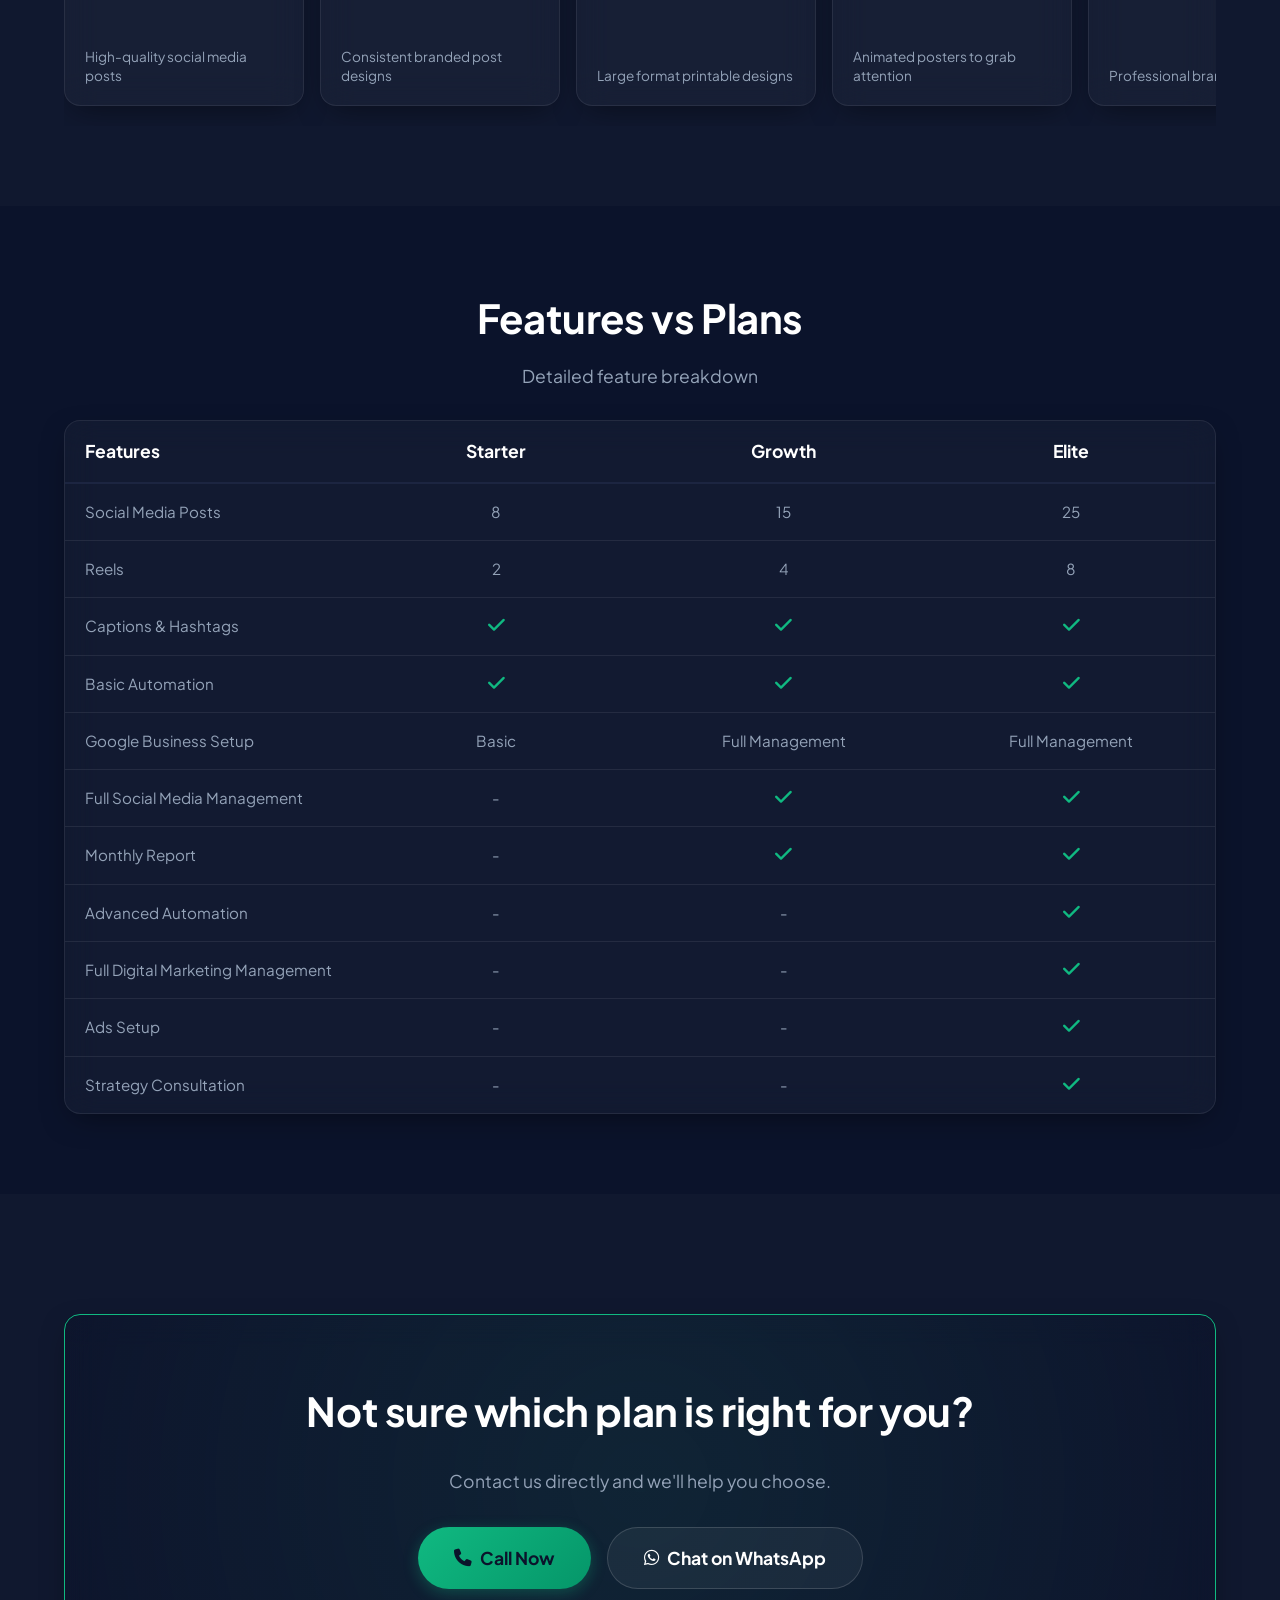
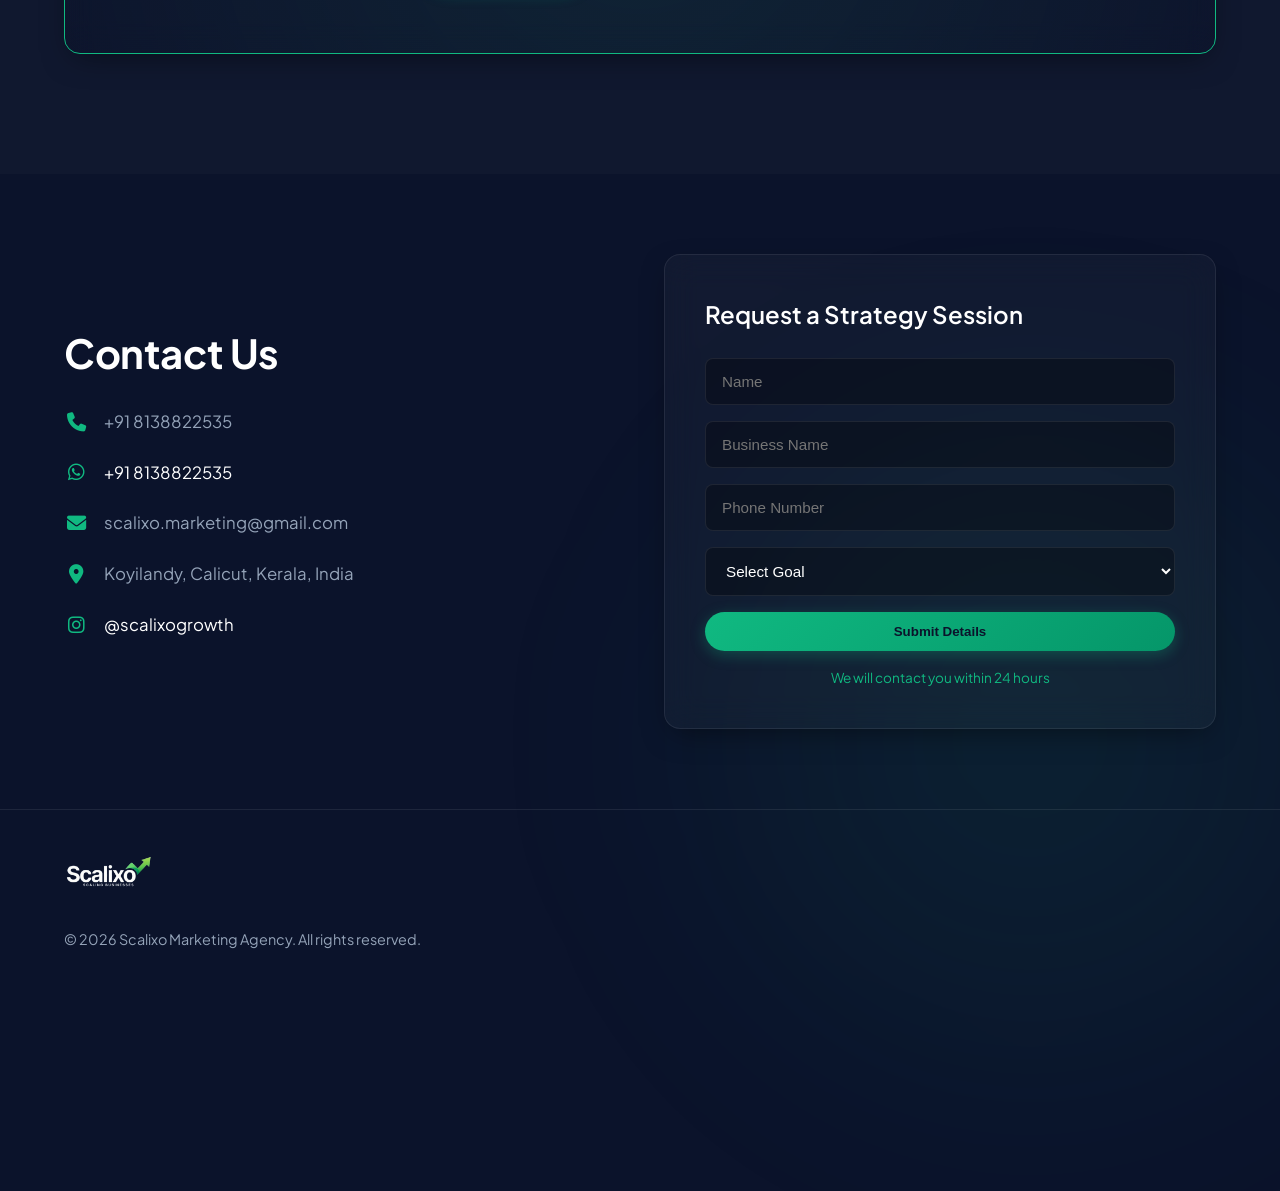
==== commit 72727cc8: "Add files via upload" ====
--- a/pricing.html
+++ b/pricing.html
@@ -274,10 +274,10 @@
                 </div>
                 <form class="glass-card contact-form" id="contactForm">
                     <h3>Request a Strategy Session</h3>
-                    <input type="text" placeholder="Name" required>
-                    <input type="text" placeholder="Business Name" required>
-                    <input type="tel" placeholder="Phone Number" required>
-                    <select required>
+                    <input type="text" name="name" placeholder="Name" required>
+                    <input type="text" name="business" placeholder="Business Name" required>
+                    <input type="tel" name="phone" placeholder="Phone Number" required>
+                    <select name="goal" required>
                         <option value="">Select Goal</option>
                         <option value="starter">Starter Plan</option>
                         <option value="growth">Growth Plan</option>
--- a/style.css
+++ b/style.css
@@ -1,338 +1,335 @@
-:root {
-    --bg-dark: #0A1226; /* Deep Premium Navy */
-    --bg-dark-rgba: 10, 18, 38;
-    --card-bg: rgba(255, 255, 255, 0.03);
-    --card-border: rgba(255, 255, 255, 0.08);
-    
-    /* Structural UI Color */
-    --primary: #3B82F6; /* Premium Blue */
-    --primary-rgb: 59, 130, 246;
-    
-    /* Logo Connection Color */
-    --accent: #4ADE80; /* Bright Green from Logo Arrow */
-    --accent-rgb: 74, 222, 128;
-    
-    --text-main: #FFFFFF;
-    --text-muted: #94A3B8;
-    
-    /* Beautiful Hybrid Gradient connecting Dark theme to Green Logo */
-    --gradient-brand: linear-gradient(135deg, var(--primary), var(--accent));
-    
-    /* Strict Uniform Design System */
-    --shadow-soft: 0 10px 40px -10px rgba(0, 0, 0, 0.6);
-    --shadow-glow: 0 0 20px rgba(var(--primary-rgb), 0.15);
-    --shadow-glow-accent: 0 0 25px rgba(var(--accent-rgb), 0.3);
-    --radius: 16px;          
-    --transition: all 0.4s cubic-bezier(0.25, 1, 0.5, 1); /* Premium Easing */
-}
-
-* {
-    margin: 0;
-    padding: 0;
-    box-sizing: border-box;
-    font-family: 'Plus Jakarta Sans', sans-serif;
-}
-
-html { scroll-behavior: smooth; }
-
-body {
-    background-color: var(--bg-dark);
-    color: var(--text-main);
-    line-height: 1.6;
-    overflow-x: hidden;
-    position: relative;
-}
-
-/* Very Slow Animated Background Gradient */
-.bg-glow {
-    position: absolute;
-    width: 900px;
-    height: 900px;
-    border-radius: 50%;
-    z-index: -1;
-    pointer-events: none;
-    filter: blur(90px);
-}
-.top-left { 
-    top: -200px; left: -200px; 
-    background: radial-gradient(circle, rgba(var(--primary-rgb), 0.12) 0%, rgba(var(--bg-dark-rgba), 0) 70%); 
-}
-.bottom-right { 
-    bottom: -200px; right: -200px; 
-    background: radial-gradient(circle, rgba(var(--accent-rgb), 0.10) 0%, rgba(var(--bg-dark-rgba), 0) 70%); 
-}
-
-.anim-glow {
-    animation: subtleGradient 15s ease-in-out infinite alternate;
-}
-@keyframes subtleGradient {
-    0% { transform: scale(1) translate(0, 0); opacity: 0.8; }
-    100% { transform: scale(1.1) translate(50px, 20px); opacity: 1; }
-}
-
-/* Layout Consistency */
-.container {
-    max-width: 1200px;
-    margin: 0 auto;
-    padding: 0 24px;
-}
-.section { padding: 80px 0; } 
-.bg-alt { background-color: rgba(255, 255, 255, 0.02); }
-.center { text-align: center; }
-
-/* Typography Hierarchy */
-h1 { font-size: 3.5rem; line-height: 1.15; margin-bottom: 24px; font-weight: 800; letter-spacing: -0.02em; }
-h2 { font-size: 2.5rem; margin-bottom: 24px; font-weight: 700; letter-spacing: -0.01em; }
-h3 { font-size: 1.5rem; margin-bottom: 12px; font-weight: 600; }
-h4 { font-size: 1.1rem; font-weight: 600; color: var(--text-main); }
-.subtitle { font-size: 1.1rem; color: var(--text-muted); margin-bottom: 32px; max-width: 600px; }
-
-/* Global Button Styling */
-.btn {
-    display: inline-flex;
-    align-items: center;
-    justify-content: center;
-    gap: 8px;
-    padding: 12px 28px;
-    border-radius: 99px;
-    text-decoration: none;
-    font-weight: 700;
-    transition: var(--transition);
-    cursor: pointer;
-    border: none;
-    text-align: center;
-    color: var(--bg-dark); /* Dark text for contrast against bright gradient */
-}
-.btn-primary { 
-    background: var(--gradient-brand); 
-    box-shadow: 0 4px 15px rgba(var(--accent-rgb), 0.3); 
-}
-.btn-primary:hover { 
-    box-shadow: var(--shadow-glow-accent); 
-    transform: scale(1.02); 
-    color: var(--bg-dark);
-}
-.btn-outline { 
-    background: rgba(255, 255, 255, 0.05); 
-    color: white; 
-    border: 1px solid rgba(255, 255, 255, 0.15); 
-}
-.btn-outline:hover { 
-    background: rgba(255, 255, 255, 0.1); 
-    border-color: var(--accent);
-    transform: scale(1.02);
-    color: white;
-}
-.btn-lg { padding: 16px 36px; font-size: 1.1rem; }
-.full-width { width: 100%; }
-
-/* Glass Card Global (Uniform styling) */
-.glass-card {
-    background: var(--card-bg);
-    backdrop-filter: blur(16px);
-    -webkit-backdrop-filter: blur(16px);
-    border: 1px solid var(--card-border);
-    border-radius: var(--radius);
-    padding: 32px;
-    box-shadow: var(--shadow-soft);
-    transition: var(--transition);
-}
-
-.hover-lift:hover { 
-    transform: translateY(-8px); 
-    box-shadow: var(--shadow-glow); 
-    border-color: rgba(var(--primary-rgb), 0.3); 
-}
-.hover-scale:hover { 
-    transform: scale(1.02); 
-    box-shadow: var(--shadow-glow); 
-    border-color: rgba(var(--primary-rgb), 0.3); 
-}
-
-/* Navbar */
-.navbar {
-    position: fixed;
-    top: 0; left: 0; width: 100%;
-    z-index: 1000;
-    background: rgba(var(--bg-dark-rgba), 0.85);
-    backdrop-filter: blur(20px);
-    border-bottom: 1px solid var(--card-border);
-    transition: var(--transition);
-}
-.nav-container { display: flex; justify-content: space-between; align-items: center; height: 80px; }
-.logo img { max-height: 35px; margin-top: 5px; }
-.logo-wrapper { text-decoration: none; display: inline-flex; flex-direction: column; align-items: flex-start; }
-.logo-wrapper .main-text { font-size: 1.8rem; font-weight: 800; color: white; line-height: 1; letter-spacing: -1px; }
-.logo-wrapper .main-text span { color: var(--accent); }
-.logo-wrapper .sub-text { font-size: 0.55rem; font-weight: 700; color: var(--text-muted); letter-spacing: 2.5px; text-transform: uppercase; margin-top: 4px; }
-.nav-links { display: flex; list-style: none; gap: 32px; }
-.nav-links a { color: var(--text-muted); text-decoration: none; font-weight: 500; font-size: 0.95rem; transition: var(--transition); }
-.nav-links a:hover { color: var(--accent); }
-.mobile-menu-toggle { display: none; background: none; border: none; color: white; font-size: 1.5rem; cursor: pointer; }
-
-/* Hero Section */
-.hero { min-height: 100vh; display: flex; align-items: center; padding-top: 120px; }
-.hero-grid { display: grid; grid-template-columns: 1fr 1fr; gap: 40px; align-items: center; }
-.trust-badge { display: inline-flex; align-items: center; gap: 8px; background: rgba(255,255,255,0.03); padding: 8px 16px; border-radius: 99px; margin-bottom: 24px; font-size: 0.85rem; border: 1px solid var(--card-border); }
-.badge-icon { color: var(--accent); }
-.hero-cta { display: flex; gap: 16px; flex-wrap: wrap; }
-.floating-smooth { animation: smoothFloat 8s ease-in-out infinite; }
-@keyframes smoothFloat {
-    0% { transform: translateY(0px); } 
-    50% { transform: translateY(-15px); } 
-    100% { transform: translateY(0px); }
-}
-
-.macbook-mockup { padding: 0; overflow: hidden; border-radius: 20px; box-shadow: 0 20px 50px rgba(0,0,0,0.8); }
-.mockup-header { background: rgba(0,0,0,0.5); padding: 12px 16px; display: flex; gap: 8px; border-bottom: 1px solid rgba(255,255,255,0.05); }
-.dot { width: 10px; height: 10px; border-radius: 50%; display: inline-block; }
-.red { background: #FC8181; } .yellow { background: #F6E05E; } .green { background: #68D391; }
-.mockup-body { padding: 30px; }
-.chart-bars { display: flex; align-items: flex-end; gap: 12px; height: 150px; margin-bottom: 24px; border-bottom: 1px solid var(--card-border); padding-bottom: 12px;}
-.bar { background: var(--card-border); width: 100%; border-radius: 4px 4px 0 0; }
-.bar.h-30 { height: 30%; } .bar.h-50 { height: 50%; } .bar.h-70 { height: 70%; } .bar.h-100 { height: 100%; }
-.bar.highlight { background: var(--gradient-brand); }
-.icon-primary { color: var(--primary); } .icon-accent { color: var(--accent); }
-.stats-row { display: flex; gap: 20px; justify-content: space-around; font-weight: 600; font-size: 1.1rem; }
-
-/* Problem Solution */
-.ps-grid { display: grid; grid-template-columns: 1fr 60px 1fr; gap: 24px; align-items: center; }
-.card-icon { width: 48px; height: 48px; border-radius: 12px; display: flex; justify-content: center; align-items: center; font-size: 1.2rem; margin-bottom: 20px; background: rgba(255,255,255,0.05); }
-.green-icon { background: rgba(var(--accent-rgb), 0.15); color: var(--accent); }
-.check-list { list-style: none; margin-top: 16px; }
-.check-list li { margin-bottom: 12px; display: flex; align-items: center; gap: 12px; color: var(--text-muted); }
-.desktop-arrow { font-size: 1.5rem; color: var(--text-muted); text-align: center; width: 100%; opacity: 0.4; }
-.highlight-card { border-color: rgba(var(--primary-rgb), 0.3); }
-
-/* Services */
-.services-grid { display: grid; grid-template-columns: repeat(auto-fit, minmax(240px, 1fr)); gap: 24px; margin-top: 40px; }
-.s-icon { font-size: 1.8rem; color: var(--primary); margin-bottom: 16px; transition: var(--transition); }
-.service-card:hover .s-icon { color: var(--accent); transform: scale(1.1); }
-.service-card p { color: var(--text-muted); font-size: 0.95rem; }
-
-/* Portfolio */
-.portfolio-grid { display: grid; grid-template-columns: repeat(auto-fit, minmax(280px, 1fr)); gap: 24px; margin-top: 40px; }
-.p-item { padding: 12px; text-align: center; }
-.p-img { height: 220px; border-radius: var(--radius); margin-bottom: 16px; background-size: cover; background-position: center; transition: transform 0.6s cubic-bezier(0.25, 1, 0.5, 1); }
-.i1 { background-image: linear-gradient(135deg, #1E293B, #0F172A); }
-.i2 { background-image: linear-gradient(135deg, var(--primary), #064E3B); }
-.i3 { background-image: linear-gradient(135deg, var(--accent), #022C22); }
-.hover-zoom { overflow: hidden; }
-.hover-zoom:hover .p-img { transform: scale(1.05); }
-
-/* Pricing */
-.pricing-grid { display: grid; grid-template-columns: repeat(auto-fit, minmax(300px, 1fr)); gap: 24px; margin-top: 40px; align-items: stretch; }
-.pricing-card { position: relative; display: flex; flex-direction: column; }
-.pricing-card.popular { border-color: var(--primary); box-shadow: var(--shadow-glow); }
-.badge { position: absolute; top: -14px; left: 50%; transform: translateX(-50%); background: var(--gradient-brand); color: var(--bg-dark); padding: 4px 16px; border-radius: 99px; font-size: 0.8rem; font-weight: 800; text-transform: uppercase; letter-spacing: 0.05em; }
-.price { font-size: 3rem; font-weight: 800; margin: 16px 0; color: white; }
-.price span { font-size: 1rem; color: var(--text-muted); font-weight: 500; }
-.features { list-style: none; margin: 24px 0; flex-grow: 1; }
-.features li { margin-bottom: 12px; color: var(--text-muted); display: flex; align-items: center; gap: 12px; font-size: 0.95rem; }
-.features i { color: var(--accent); font-size: 0.85rem; }
-
-/* Horizontal Pricing Scroll */
-.horizontal-pricing-wrap { margin-top: 60px; }
-.pricing-scroll-container { display: flex; overflow-x: auto; gap: 16px; padding: 20px 0; scroll-snap-type: x mandatory; scrollbar-width: none; }
-.pricing-scroll-container::-webkit-scrollbar { display: none; }
-.single-service { min-width: 200px; padding: 20px; scroll-snap-align: start; display: flex; flex-direction: column; align-items: flex-start; gap: 8px; cursor: pointer; }
-.single-service:hover { border-color: rgba(var(--accent-rgb), 0.4); box-shadow: var(--shadow-glow-accent); }
-.ss-title { font-size: 0.9rem; font-weight: 600; color: var(--text-muted); }
-.ss-price { font-size: 1.25rem; font-weight: 800; color: white; }
-
-/* Comparison Table */
-.comparison-wrap { overflow-x: auto; margin-top: 30px; border-radius: var(--radius); }
-.pricing-table { border-collapse: collapse; text-align: left; table-layout: fixed; min-width: 700px; width: 100%; }
-.pricing-table th, .pricing-table td { padding: 16px 20px; border-bottom: 1px solid var(--card-border); transition: var(--transition); }
-.pricing-table th { font-weight: 700; color: white; font-size: 1.1rem; border-bottom: 2px solid var(--primary); }
-.pricing-table td { color: var(--text-muted); font-size: 0.95rem; }
-.pricing-table tbody tr:hover { background: rgba(255, 255, 255, 0.05); }
-.pricing-table tbody tr:last-child td { border-bottom: none; }
-.text-accent { color: var(--accent); font-size: 1.2rem; display: block; }
-.pricing-table th:not(:first-child), .pricing-table td:not(:first-child) { text-align: center; }
-.package-expanded li { color: rgba(255,255,255,0.85); font-size: 0.95rem; }
-
-/* Reviews (Testimonials) */
-.test-grid { display: grid; grid-template-columns: repeat(auto-fit, minmax(320px, 1fr)); gap: 24px; margin-top: 40px; }
-.review-header { display: flex; align-items: center; gap: 16px; margin-bottom: 20px; }
-.client-avatar { width: 56px; height: 56px; border-radius: 50%; border: 2px solid rgba(255,255,255,0.15); object-fit: cover; }
-.client-info h4 { margin-bottom: 4px; font-size: 1rem; }
-.stars { color: var(--accent); font-size: 0.8rem; }
-.quote { font-size: 1.05rem; color: var(--text-muted); line-height: 1.7; font-style: italic; }
-
-/* CTA Box */
-.cta-box { text-align: center; padding: 64px 40px; margin: 40px 0; border: 1px solid rgba(var(--primary-rgb), 0.3); background: radial-gradient(circle at center, rgba(var(--primary-rgb), 0.08) 0%, rgba(var(--bg-dark-rgba), 0.5) 100%); }
-.cta-box .hero-cta { justify-content: center; margin-top: 32px; }
-.urgency-badge { display: inline-flex; align-items: center; gap: 8px; font-size: 0.85rem; color: #FC8181; margin-bottom: 16px; background: rgba(252, 129, 129, 0.1); padding: 4px 12px; border-radius: 99px; }
-
-/* Contact Form */
-.contact-wrapper { display: grid; grid-template-columns: 1fr 1fr; gap: 48px; align-items: center; }
-.contact-info p { margin-bottom: 24px; font-size: 1.05rem; display: flex; align-items: center; gap: 16px; color: var(--text-muted); }
-.contact-info i { color: var(--accent); font-size: 1.2rem; width: 24px; text-align: center; }
-.contact-form { padding: 40px; }
-.contact-form h3 { margin-bottom: 24px; }
-.contact-form input, .contact-form select { width: 100%; padding: 14px 16px; margin-bottom: 16px; border-radius: 8px; border: 1px solid var(--card-border); background: rgba(0,0,0,0.3); color: white; outline: none; transition: var(--transition); font-size: 0.95rem; }
-.contact-form input:focus, .contact-form select:focus { border-color: var(--primary); background: rgba(255,255,255,0.05); }
-.contact-form select option { background: var(--bg-dark); color: white; }
-.msg-note { font-size: 0.85rem; color: var(--text-muted); margin-top: 16px; text-align: center; }
-
-/* Footer */
-.footer { border-top: 1px solid var(--card-border); padding: 40px 0; text-align: left; }
-.footer p { margin-top: 16px; color: var(--text-muted); font-size: 0.9rem; }
-
-/* Floating Elements */
-.floating-wa { position: fixed; bottom: 32px; left: 32px; background: #25D366; color: white; width: 56px; height: 56px; border-radius: 50%; display: flex; justify-content: center; align-items: center; font-size: 1.8rem; box-shadow: 0 4px 20px rgba(37, 211, 102, 0.4); z-index: 999; text-decoration: none; transition: var(--transition); }
-.floating-wa:hover { transform: scale(1.1); }
-
-/* Premium Conversational Chatbot */
-.chatbot-container { position: fixed; bottom: 32px; right: 32px; z-index: 1000; font-size: 0.95rem; }
-.chat-toggle { background: var(--gradient-brand); color: var(--bg-dark); width: 56px; height: 56px; border-radius: 50%; border: none; font-size: 1.6rem; cursor: pointer; box-shadow: var(--shadow-glow-accent); transition: var(--transition); display: flex; align-items: center; justify-content: center; }
-.chat-toggle:hover { transform: scale(1.05); }
-.chat-window { position: absolute; bottom: 70px; right: 0; width: 340px; padding: 0; overflow: hidden; transform-origin: bottom right; transition: all 0.4s cubic-bezier(0.25, 1, 0.5, 1); box-shadow: 0 20px 50px rgba(0,0,0,0.8); }
-.chat-window.hidden { transform: scale(0.8); opacity: 0; pointer-events: none; }
-.chat-header { background: rgba(255,255,255,0.05); padding: 16px 20px; display: flex; justify-content: space-between; align-items: center; border-bottom: 1px solid var(--card-border); }
-.chat-header h4 { margin-bottom: 0px; font-size: 1rem; }
-#chatClose { background: none; border: none; color: var(--text-muted); cursor: pointer; font-size: 1.2rem; transition: var(--transition); }
-#chatClose:hover { color: white; }
-.chat-body { padding: 20px; height: 320px; overflow-y: auto; display: flex; flex-direction: column; gap: 12px; scrollbar-width: thin; }
-.msg { max-width: 85%; padding: 12px 16px; border-radius: 16px; font-size: 0.9rem; line-height: 1.4; animation: msgFadeIn 0.3s ease forwards; }
-@keyframes msgFadeIn { from { opacity: 0; transform: translateY(10px); } to { opacity: 1; transform: translateY(0); } }
-.msg.bot { background: rgba(255,255,255,0.08); align-self: flex-start; border-bottom-left-radius: 4px; color: var(--text-main); }
-.msg.user { background: var(--gradient-brand); align-self: flex-end; border-bottom-right-radius: 4px; color: var(--bg-dark); font-weight: 500;}
-.chat-input-area { padding: 16px; border-top: 1px solid var(--card-border); display: flex; gap: 8px; background: rgba(0,0,0,0.4); }
-#chatInput { flex: 1; background: transparent; border: none; color: white; outline: none; font-size: 0.9rem; padding: 4px 8px; }
-.btn-icon { width: 36px; height: 36px; padding: 0; border-radius: 50%; display: flex; align-items: center; justify-content: center; border: none; cursor: pointer; color: var(--bg-dark); }
-.chat-options-area { padding: 0 16px 16px; display: none; flex-wrap: wrap; gap: 8px; border-top: none; background: rgba(0,0,0,0.4); }
-.chat-op { background: rgba(255,255,255,0.05); border: 1px solid rgba(255,255,255,0.1); color: var(--text-main); padding: 8px 12px; border-radius: 99px; cursor: pointer; transition: var(--transition); font-size: 0.85rem; }
-.chat-op:hover { background: rgba(255,255,255,0.15); border-color: var(--accent); color: var(--accent); }
-
-/* Premium Fade-Up SCROLL Animations */
-.reveal { opacity: 0; visibility: hidden; transition: all 1s cubic-bezier(0.25, 1, 0.5, 1); }
-.reveal.active { opacity: 1; visibility: visible; transform: translate(0, 0) scale(1); }
-.fade-up { transform: translateY(30px); }
-.fade-left { transform: translateX(-40px); }
-.fade-right { transform: translateX(40px); }
-
-.delay-1 { transition-delay: 0.1s; }
-.delay-2 { transition-delay: 0.2s; }
-.delay-3 { transition-delay: 0.3s; }
-.delay-4 { transition-delay: 0.4s; }
-
-/* Responsive Adjustments */
-@media (max-width: 991px) {
-    h1 { font-size: 2.8rem; }
-    .hero { padding-top: 100px; }
-    .hero-grid, .contact-wrapper { grid-template-columns: 1fr; }
-    .hero-visual, .contact-info { order: -1; text-align: center; }
-    .contact-info p { justify-content: center; }
-    .hero-cta { justify-content: center; }
-    .ps-grid { grid-template-columns: 1fr; }
-    .desktop-arrow { display: none; }
-    .mobile-arrow { display: block; text-align: center; font-size: 1.5rem; color: var(--text-muted); opacity: 0.5; }
-    .desktop-only { display: none; }
-    .mobile-menu-toggle { display: block; }
-    .nav-links { position: fixed; top: 80px; left: -100%; width: 100%; height: calc(100vh - 80px); background: var(--bg-dark); flex-direction: column; align-items: center; justify-content: center; transition: 0.4s; }
-    .nav-links.active { left: 0; }
-    .nav-links li { font-size: 1.25rem; }
-}
-@media (max-width: 480px) { h1 { font-size: 2.2rem; } .btn-lg { width: 100%; } .hero-cta { flex-direction: column; width: 100%; }}
+:root {
+    --bg-dark: #0B132B;
+    --bg-dark-rgba: 11, 19, 43;
+    --primary: #1C2541;
+    --primary-rgb: 28, 37, 65;
+    --accent: #10B981;
+    --accent-rgb: 16, 185, 129;
+    --text-main: #FFFFFF;
+    --text-muted: #94A3B8;
+    --card-bg: rgba(255, 255, 255, 0.03);
+    --card-border: rgba(255, 255, 255, 0.08);
+    --radius: 16px;
+    --transition: all 0.3s cubic-bezier(0.4, 0, 0.2, 1);
+    --gradient-brand: linear-gradient(135deg, var(--accent), #059669);
+    --shadow-soft: 0 10px 30px -10px rgba(0, 0, 0, 0.5);
+    --shadow-glow: 0 0 20px rgba(var(--primary-rgb), 0.3);
+    --shadow-glow-accent: 0 0 25px rgba(var(--accent-rgb), 0.4);
+}
+
+* {
+    margin: 0;
+    padding: 0;
+    box-sizing: border-box;
+}
+
+body {
+    font-family: 'Plus Jakarta Sans', sans-serif;
+    background-color: var(--bg-dark);
+    color: var(--text-main);
+}
+
+html { scroll-behavior: smooth; }
+
+body {
+    font-family: 'Plus Jakarta Sans', sans-serif;
+    background-color: var(--bg-dark);
+    color: var(--text-main);
+    line-height: 1.6;
+    overflow-x: hidden;
+    position: relative;
+}
+
+/* Very Slow Animated Background Gradient */
+.bg-glow {
+    position: absolute;
+    width: 900px;
+    height: 900px;
+    border-radius: 50%;
+    z-index: -1;
+    pointer-events: none;
+    filter: blur(90px);
+}
+.top-left { 
+    top: -200px; left: -200px; 
+    background: radial-gradient(circle, rgba(var(--primary-rgb), 0.12) 0%, rgba(var(--bg-dark-rgba), 0) 70%); 
+}
+.bottom-right { 
+    bottom: -200px; right: -200px; 
+    background: radial-gradient(circle, rgba(var(--accent-rgb), 0.10) 0%, rgba(var(--bg-dark-rgba), 0) 70%); 
+}
+
+.anim-glow {
+    animation: subtleGradient 15s ease-in-out infinite alternate;
+}
+@keyframes subtleGradient {
+    0% { transform: scale(1) translate(0, 0); opacity: 0.8; }
+    100% { transform: scale(1.1) translate(50px, 20px); opacity: 1; }
+}
+
+/* Layout Consistency */
+.container {
+    max-width: 1200px;
+    margin: 0 auto;
+    padding: 0 24px;
+}
+.section { padding: 80px 0; } 
+.bg-alt { background-color: rgba(255, 255, 255, 0.02); }
+.center { text-align: center; }
+
+/* Typography Hierarchy */
+h1 { font-size: 3.5rem; line-height: 1.15; margin-bottom: 24px; font-weight: 800; letter-spacing: -0.02em; }
+h2 { font-size: 2.5rem; margin-bottom: 24px; font-weight: 700; letter-spacing: -0.01em; }
+h3 { font-size: 1.5rem; margin-bottom: 12px; font-weight: 600; }
+h4 { font-size: 1.1rem; font-weight: 600; color: var(--text-main); }
+.subtitle { font-size: 1.1rem; color: var(--text-muted); margin-bottom: 32px; max-width: 600px; }
+
+/* Global Button Styling */
+.btn {
+    display: inline-flex;
+    align-items: center;
+    justify-content: center;
+    gap: 8px;
+    padding: 12px 28px;
+    border-radius: 99px;
+    text-decoration: none;
+    font-weight: 700;
+    transition: var(--transition);
+    cursor: pointer;
+    border: none;
+    text-align: center;
+    color: var(--bg-dark); /* Dark text for contrast against bright gradient */
+}
+.btn-primary { 
+    background: var(--gradient-brand); 
+    box-shadow: 0 4px 15px rgba(var(--accent-rgb), 0.3); 
+}
+.btn-primary:hover { 
+    box-shadow: var(--shadow-glow-accent); 
+    transform: scale(1.02); 
+    color: var(--bg-dark);
+}
+.btn-outline { 
+    background: rgba(255, 255, 255, 0.05); 
+    color: white; 
+    border: 1px solid rgba(255, 255, 255, 0.15); 
+}
+.btn-outline:hover { 
+    background: rgba(255, 255, 255, 0.1); 
+    border-color: var(--accent);
+    transform: scale(1.02);
+    color: white;
+}
+.btn-lg { padding: 16px 36px; font-size: 1.1rem; }
+.full-width { width: 100%; }
+
+/* Glass Card Global (Uniform styling) */
+.glass-card {
+    background: var(--card-bg);
+    backdrop-filter: blur(16px);
+    -webkit-backdrop-filter: blur(16px);
+    border: 1px solid var(--card-border);
+    border-radius: var(--radius);
+    padding: 32px;
+    box-shadow: var(--shadow-soft);
+    transition: var(--transition);
+}
+
+.hover-lift:hover { 
+    transform: translateY(-8px); 
+    box-shadow: var(--shadow-glow); 
+    border-color: rgba(var(--primary-rgb), 0.3); 
+}
+.hover-scale:hover { 
+    transform: scale(1.02); 
+    box-shadow: var(--shadow-glow); 
+    border-color: rgba(var(--primary-rgb), 0.3); 
+}
+
+/* Navbar */
+.navbar {
+    position: fixed;
+    top: 0; left: 0; width: 100%;
+    z-index: 1000;
+    background: rgba(var(--bg-dark-rgba), 0.85);
+    backdrop-filter: blur(20px);
+    border-bottom: 1px solid var(--card-border);
+    transition: var(--transition);
+}
+.nav-container { display: flex; justify-content: space-between; align-items: center; height: 80px; }
+.logo img { max-height: 35px; margin-top: 5px; }
+.logo-wrapper { text-decoration: none; display: inline-flex; flex-direction: column; align-items: flex-start; }
+.logo-wrapper .main-text { font-size: 1.8rem; font-weight: 800; color: white; line-height: 1; letter-spacing: -1px; }
+.logo-wrapper .main-text span { color: var(--accent); }
+.logo-wrapper .sub-text { font-size: 0.55rem; font-weight: 700; color: var(--text-muted); letter-spacing: 2.5px; text-transform: uppercase; margin-top: 4px; }
+.nav-links { display: flex; list-style: none; gap: 32px; }
+.nav-links a { color: var(--text-muted); text-decoration: none; font-weight: 500; font-size: 0.95rem; transition: var(--transition); }
+.nav-links a:hover { color: var(--accent); }
+.mobile-menu-toggle { display: none; background: none; border: none; color: white; font-size: 1.5rem; cursor: pointer; }
+
+/* Hero Section */
+.hero { min-height: 100vh; display: flex; align-items: center; padding-top: 120px; }
+.hero-grid { display: grid; grid-template-columns: 1fr 1fr; gap: 40px; align-items: center; }
+.trust-badge { display: inline-flex; align-items: center; gap: 8px; background: rgba(255,255,255,0.03); padding: 8px 16px; border-radius: 99px; margin-bottom: 24px; font-size: 0.85rem; border: 1px solid var(--card-border); }
+.badge-icon { color: var(--accent); }
+.hero-cta { display: flex; gap: 16px; flex-wrap: wrap; }
+.floating-smooth { animation: smoothFloat 8s ease-in-out infinite; }
+@keyframes smoothFloat {
+    0% { transform: translateY(0px); } 
+    50% { transform: translateY(-15px); } 
+    100% { transform: translateY(0px); }
+}
+
+.macbook-mockup { padding: 0; overflow: hidden; border-radius: 20px; box-shadow: 0 20px 50px rgba(0,0,0,0.8); }
+.mockup-header { background: rgba(0,0,0,0.5); padding: 12px 16px; display: flex; gap: 8px; border-bottom: 1px solid rgba(255,255,255,0.05); }
+.dot { width: 10px; height: 10px; border-radius: 50%; display: inline-block; }
+.red { background: #FC8181; } .yellow { background: #F6E05E; } .green { background: #68D391; }
+.mockup-body { padding: 30px; }
+.chart-bars { display: flex; align-items: flex-end; gap: 12px; height: 150px; margin-bottom: 24px; border-bottom: 1px solid var(--card-border); padding-bottom: 12px;}
+.bar { background: var(--card-border); width: 100%; border-radius: 4px 4px 0 0; }
+.bar.h-30 { height: 30%; } .bar.h-50 { height: 50%; } .bar.h-70 { height: 70%; } .bar.h-100 { height: 100%; }
+.bar.highlight { background: var(--gradient-brand); }
+.icon-primary { color: var(--primary); } .icon-accent { color: var(--accent); }
+.stats-row { display: flex; gap: 20px; justify-content: space-around; font-weight: 600; font-size: 1.1rem; }
+
+/* Problem Solution */
+.ps-grid { display: grid; grid-template-columns: 1fr 60px 1fr; gap: 24px; align-items: center; }
+.card-icon { width: 48px; height: 48px; border-radius: 12px; display: flex; justify-content: center; align-items: center; font-size: 1.2rem; margin-bottom: 20px; background: rgba(255,255,255,0.05); }
+.green-icon { background: rgba(var(--accent-rgb), 0.15); color: var(--accent); }
+.check-list { list-style: none; margin-top: 16px; }
+.check-list li { margin-bottom: 12px; display: flex; align-items: center; gap: 12px; color: var(--text-muted); }
+.desktop-arrow { font-size: 1.5rem; color: var(--text-muted); text-align: center; width: 100%; opacity: 0.4; }
+.highlight-card { border-color: rgba(var(--primary-rgb), 0.3); }
+
+/* Services */
+.services-grid { display: grid; grid-template-columns: repeat(auto-fit, minmax(240px, 1fr)); gap: 24px; margin-top: 40px; }
+.s-icon { font-size: 1.8rem; color: var(--primary); margin-bottom: 16px; transition: var(--transition); }
+.service-card:hover .s-icon { color: var(--accent); transform: scale(1.1); }
+.service-card p { color: var(--text-muted); font-size: 0.95rem; }
+
+/* Portfolio */
+.portfolio-grid { display: grid; grid-template-columns: repeat(auto-fit, minmax(280px, 1fr)); gap: 24px; margin-top: 40px; }
+.p-item { padding: 12px; text-align: center; }
+.p-img { height: 220px; border-radius: var(--radius); margin-bottom: 16px; background-size: cover; background-position: center; transition: transform 0.6s cubic-bezier(0.25, 1, 0.5, 1); }
+.i1 { background-image: linear-gradient(135deg, #1E293B, #0F172A); }
+.i2 { background-image: linear-gradient(135deg, var(--primary), #064E3B); }
+.i3 { background-image: linear-gradient(135deg, var(--accent), #022C22); }
+.hover-zoom { overflow: hidden; }
+.hover-zoom:hover .p-img { transform: scale(1.05); }
+
+/* Pricing */
+.pricing-grid { display: grid; grid-template-columns: repeat(auto-fit, minmax(300px, 1fr)); gap: 24px; margin-top: 40px; align-items: stretch; }
+.pricing-card { position: relative; display: flex; flex-direction: column; }
+.pricing-card.popular { border-color: var(--primary); box-shadow: var(--shadow-glow); }
+.badge { position: absolute; top: -14px; left: 50%; transform: translateX(-50%); background: var(--gradient-brand); color: var(--bg-dark); padding: 4px 16px; border-radius: 99px; font-size: 0.8rem; font-weight: 800; text-transform: uppercase; letter-spacing: 0.05em; }
+.price { font-size: 3rem; font-weight: 800; margin: 16px 0; color: white; }
+.price span { font-size: 1rem; color: var(--text-muted); font-weight: 500; }
+.features { list-style: none; margin: 24px 0; flex-grow: 1; }
+.features li { margin-bottom: 12px; color: var(--text-muted); display: flex; align-items: center; gap: 12px; font-size: 0.95rem; }
+.features i { color: var(--accent); font-size: 0.85rem; }
+
+/* Horizontal Pricing Scroll */
+.horizontal-pricing-wrap { margin-top: 60px; }
+.pricing-scroll-container { display: flex; overflow-x: auto; gap: 16px; padding: 20px 0; scroll-snap-type: x mandatory; scrollbar-width: none; }
+.pricing-scroll-container::-webkit-scrollbar { display: none; }
+.single-service { min-width: 200px; padding: 20px; scroll-snap-align: start; display: flex; flex-direction: column; align-items: flex-start; gap: 8px; cursor: pointer; }
+.single-service:hover { border-color: rgba(var(--accent-rgb), 0.4); box-shadow: var(--shadow-glow-accent); }
+.ss-title { font-size: 0.9rem; font-weight: 600; color: var(--text-muted); }
+.ss-price { font-size: 1.25rem; font-weight: 800; color: white; }
+
+/* Comparison Table */
+.comparison-wrap { overflow-x: auto; margin-top: 30px; border-radius: var(--radius); }
+.pricing-table { border-collapse: collapse; text-align: left; table-layout: fixed; min-width: 700px; width: 100%; }
+.pricing-table th, .pricing-table td { padding: 16px 20px; border-bottom: 1px solid var(--card-border); transition: var(--transition); }
+.pricing-table th { font-weight: 700; color: white; font-size: 1.1rem; border-bottom: 2px solid var(--primary); }
+.pricing-table td { color: var(--text-muted); font-size: 0.95rem; }
+.pricing-table tbody tr:hover { background: rgba(255, 255, 255, 0.05); }
+.pricing-table tbody tr:last-child td { border-bottom: none; }
+.text-accent { color: var(--accent); font-size: 1.2rem; display: block; }
+.pricing-table th:not(:first-child), .pricing-table td:not(:first-child) { text-align: center; }
+.package-expanded li { color: rgba(255,255,255,0.85); font-size: 0.95rem; }
+
+/* Reviews (Testimonials) */
+.test-grid { display: grid; grid-template-columns: repeat(auto-fit, minmax(320px, 1fr)); gap: 24px; margin-top: 40px; }
+.review-header { display: flex; align-items: center; gap: 16px; margin-bottom: 20px; }
+.client-avatar { width: 56px; height: 56px; border-radius: 50%; border: 2px solid rgba(255,255,255,0.15); object-fit: cover; }
+.client-info h4 { margin-bottom: 4px; font-size: 1rem; }
+.stars { color: var(--accent); font-size: 0.8rem; }
+.quote { font-size: 1.05rem; color: var(--text-muted); line-height: 1.7; font-style: italic; }
+
+/* CTA Box */
+.cta-box { text-align: center; padding: 64px 40px; margin: 40px 0; border: 1px solid rgba(var(--primary-rgb), 0.3); background: radial-gradient(circle at center, rgba(var(--primary-rgb), 0.08) 0%, rgba(var(--bg-dark-rgba), 0.5) 100%); }
+.cta-box .hero-cta { justify-content: center; margin-top: 32px; }
+.urgency-badge { display: inline-flex; align-items: center; gap: 8px; font-size: 0.85rem; color: #FC8181; margin-bottom: 16px; background: rgba(252, 129, 129, 0.1); padding: 4px 12px; border-radius: 99px; }
+
+/* Contact Form */
+.contact-wrapper { display: grid; grid-template-columns: 1fr 1fr; gap: 48px; align-items: center; }
+.contact-info p { margin-bottom: 24px; font-size: 1.05rem; display: flex; align-items: center; gap: 16px; color: var(--text-muted); }
+.contact-info i { color: var(--accent); font-size: 1.2rem; width: 24px; text-align: center; }
+.contact-form { padding: 40px; }
+.contact-form h3 { margin-bottom: 24px; }
+.contact-form input, .contact-form select { width: 100%; padding: 14px 16px; margin-bottom: 16px; border-radius: 8px; border: 1px solid var(--card-border); background: rgba(0,0,0,0.3); color: white; outline: none; transition: var(--transition); font-size: 0.95rem; }
+.contact-form input:focus, .contact-form select:focus { border-color: var(--primary); background: rgba(255,255,255,0.05); }
+.contact-form select option { background: var(--bg-dark); color: white; }
+.msg-note { font-size: 0.85rem; color: var(--text-muted); margin-top: 16px; text-align: center; }
+
+/* Footer */
+.footer { border-top: 1px solid var(--card-border); padding: 40px 0; text-align: left; }
+.footer p { margin-top: 16px; color: var(--text-muted); font-size: 0.9rem; }
+
+/* Floating Elements */
+.floating-wa { position: fixed; bottom: 32px; left: 32px; background: #25D366; color: white; width: 56px; height: 56px; border-radius: 50%; display: flex; justify-content: center; align-items: center; font-size: 1.8rem; box-shadow: 0 4px 20px rgba(37, 211, 102, 0.4); z-index: 999; text-decoration: none; transition: var(--transition); }
+.floating-wa:hover { transform: scale(1.1); }
+
+/* Premium Conversational Chatbot */
+.chatbot-container { position: fixed; bottom: 32px; right: 32px; z-index: 1000; font-size: 0.95rem; }
+.chat-toggle { background: var(--gradient-brand); color: var(--bg-dark); width: 56px; height: 56px; border-radius: 50%; border: none; font-size: 1.6rem; cursor: pointer; box-shadow: var(--shadow-glow-accent); transition: var(--transition); display: flex; align-items: center; justify-content: center; }
+.chat-toggle:hover { transform: scale(1.05); }
+.chat-window { position: absolute; bottom: 70px; right: 0; width: 340px; padding: 0; overflow: hidden; transform-origin: bottom right; transition: all 0.4s cubic-bezier(0.25, 1, 0.5, 1); box-shadow: 0 20px 50px rgba(0,0,0,0.8); }
+.chat-window.hidden { transform: scale(0.8); opacity: 0; pointer-events: none; }
+.chat-header { background: rgba(255,255,255,0.05); padding: 16px 20px; display: flex; justify-content: space-between; align-items: center; border-bottom: 1px solid var(--card-border); }
+.chat-header h4 { margin-bottom: 0px; font-size: 1rem; }
+#chatClose { background: none; border: none; color: var(--text-muted); cursor: pointer; font-size: 1.2rem; transition: var(--transition); }
+#chatClose:hover { color: white; }
+.chat-body { padding: 20px; height: 320px; overflow-y: auto; display: flex; flex-direction: column; gap: 12px; scrollbar-width: thin; }
+.msg { max-width: 85%; padding: 12px 16px; border-radius: 16px; font-size: 0.9rem; line-height: 1.4; animation: msgFadeIn 0.3s ease forwards; }
+@keyframes msgFadeIn { from { opacity: 0; transform: translateY(10px); } to { opacity: 1; transform: translateY(0); } }
+.msg.bot { background: rgba(255,255,255,0.08); align-self: flex-start; border-bottom-left-radius: 4px; color: var(--text-main); }
+.msg.user { background: var(--gradient-brand); align-self: flex-end; border-bottom-right-radius: 4px; color: var(--bg-dark); font-weight: 500;}
+.chat-input-area { padding: 16px; border-top: 1px solid var(--card-border); display: flex; gap: 8px; background: rgba(0,0,0,0.4); }
+#chatInput { flex: 1; background: transparent; border: none; color: white; outline: none; font-size: 0.9rem; padding: 4px 8px; }
+.btn-icon { width: 36px; height: 36px; padding: 0; border-radius: 50%; display: flex; align-items: center; justify-content: center; border: none; cursor: pointer; color: var(--bg-dark); }
+.chat-options-area { padding: 0 16px 16px; display: none; flex-wrap: wrap; gap: 8px; border-top: none; background: rgba(0,0,0,0.4); }
+.chat-op { background: rgba(255,255,255,0.05); border: 1px solid rgba(255,255,255,0.1); color: var(--text-main); padding: 8px 12px; border-radius: 99px; cursor: pointer; transition: var(--transition); font-size: 0.85rem; }
+.chat-op:hover { background: rgba(255,255,255,0.15); border-color: var(--accent); color: var(--accent); }
+
+/* Premium Fade-Up SCROLL Animations */
+.reveal { opacity: 0; visibility: hidden; transition: all 1s cubic-bezier(0.25, 1, 0.5, 1); }
+.reveal.active { opacity: 1; visibility: visible; transform: translate(0, 0) scale(1); }
+.fade-up { transform: translateY(30px); }
+.fade-left { transform: translateX(-40px); }
+.fade-right { transform: translateX(40px); }
+
+.delay-1 { transition-delay: 0.1s; }
+.delay-2 { transition-delay: 0.2s; }
+.delay-3 { transition-delay: 0.3s; }
+.delay-4 { transition-delay: 0.4s; }
+
+/* Responsive Adjustments */
+@media (max-width: 991px) {
+    h1 { font-size: 2.8rem; }
+    .hero { padding-top: 100px; }
+    .hero-grid, .contact-wrapper { grid-template-columns: 1fr; }
+    .hero-visual, .contact-info { order: -1; text-align: center; }
+    .contact-info p { justify-content: center; }
+    .hero-cta { justify-content: center; }
+    .ps-grid { grid-template-columns: 1fr; }
+    .desktop-arrow { display: none; }
+    .mobile-arrow { display: block; text-align: center; font-size: 1.5rem; color: var(--text-muted); opacity: 0.5; }
+    .desktop-only { display: none; }
+    .mobile-menu-toggle { display: block; }
+    .nav-links { position: fixed; top: 80px; left: -100%; width: 100%; height: calc(100vh - 80px); background: var(--bg-dark); flex-direction: column; align-items: center; justify-content: center; transition: 0.4s; }
+    .nav-links.active { left: 0; }
+    .nav-links li { font-size: 1.25rem; }
+}
+@media (max-width: 480px) { h1 { font-size: 2.2rem; } .btn-lg { width: 100%; } .hero-cta { flex-direction: column; width: 100%; }}
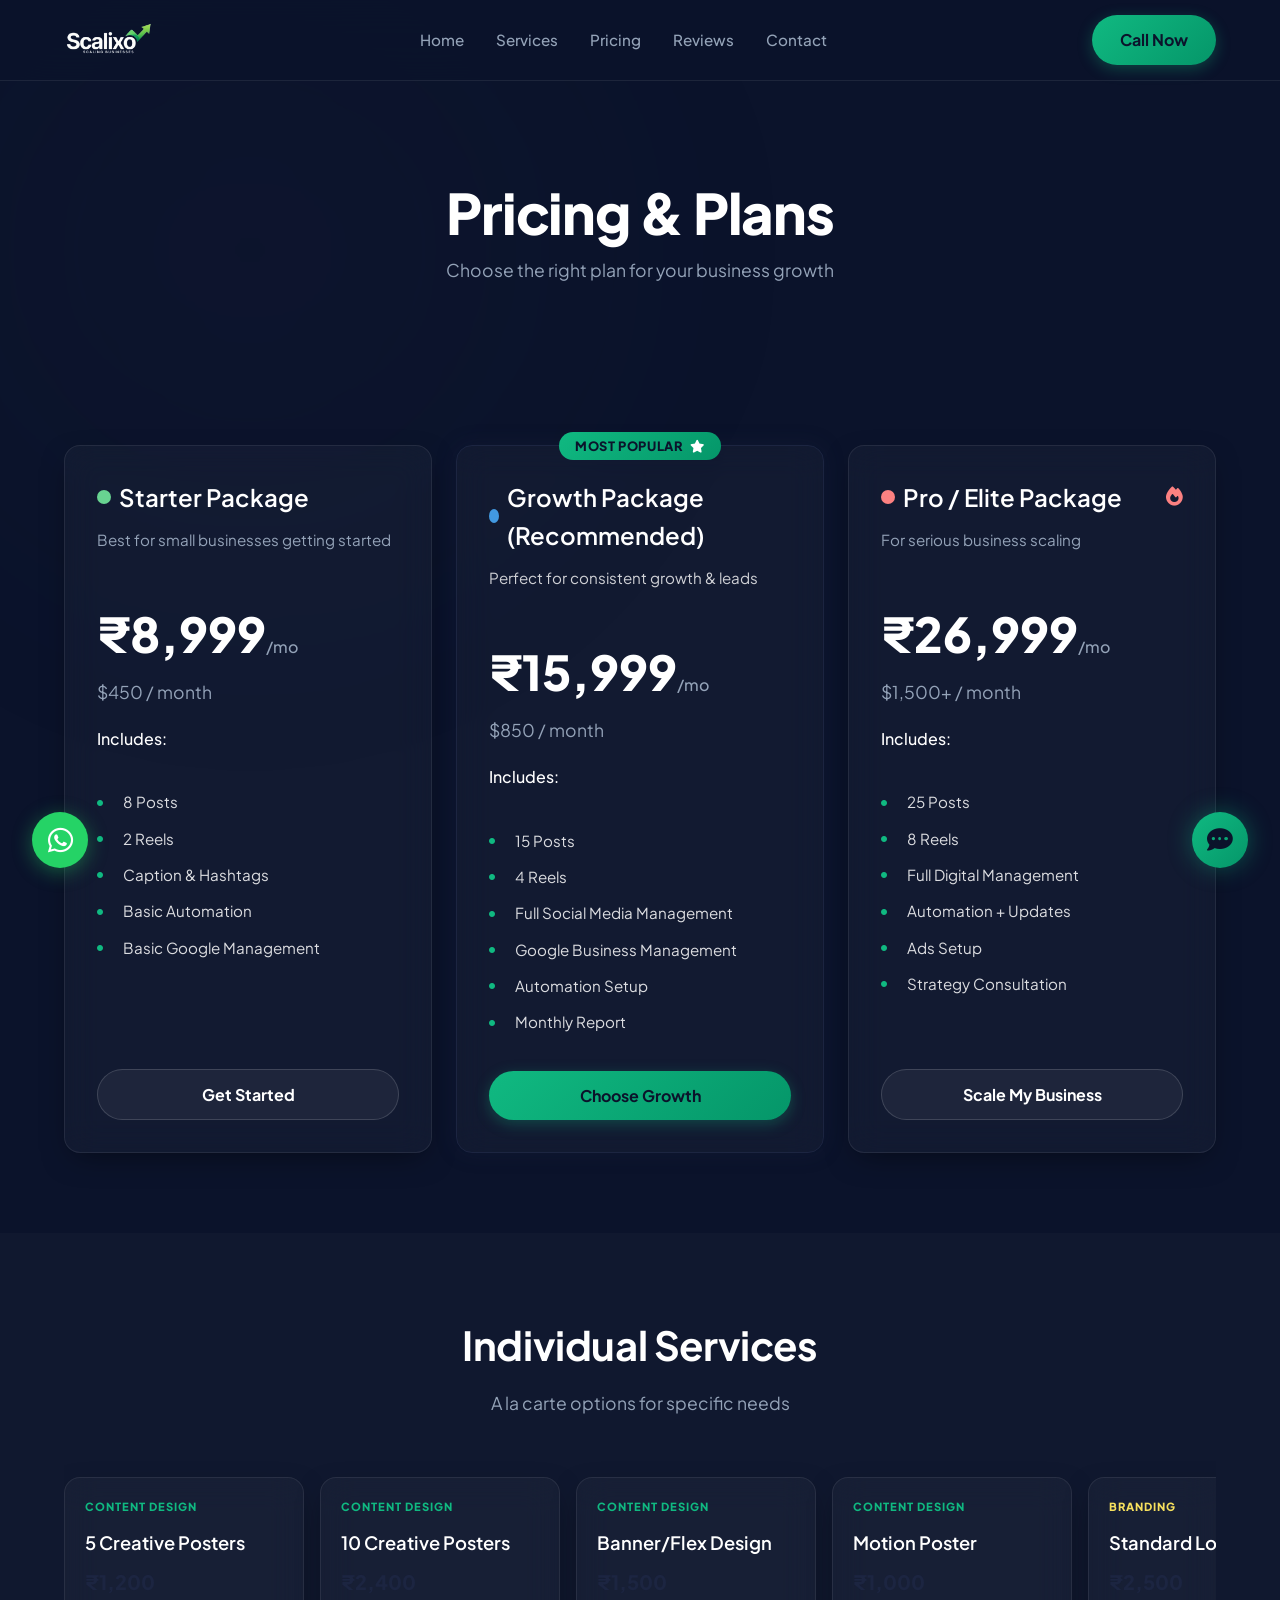
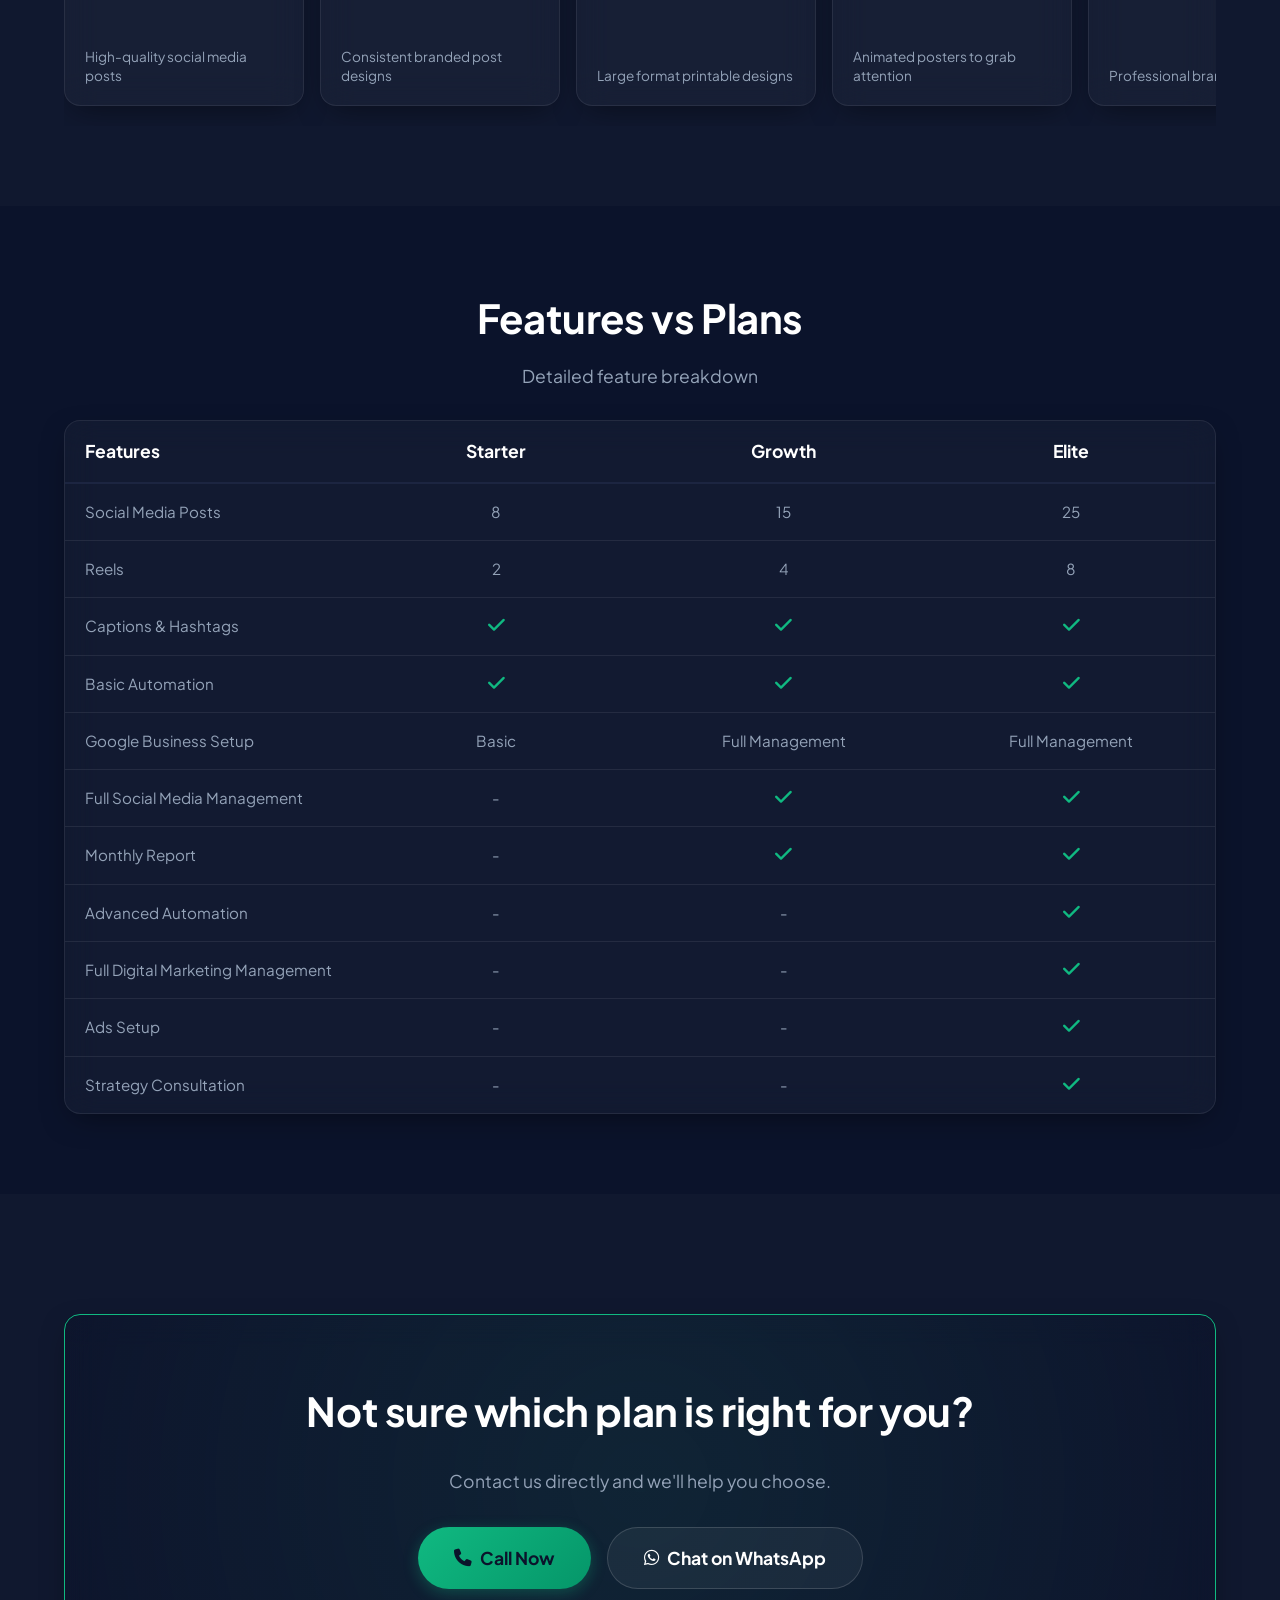
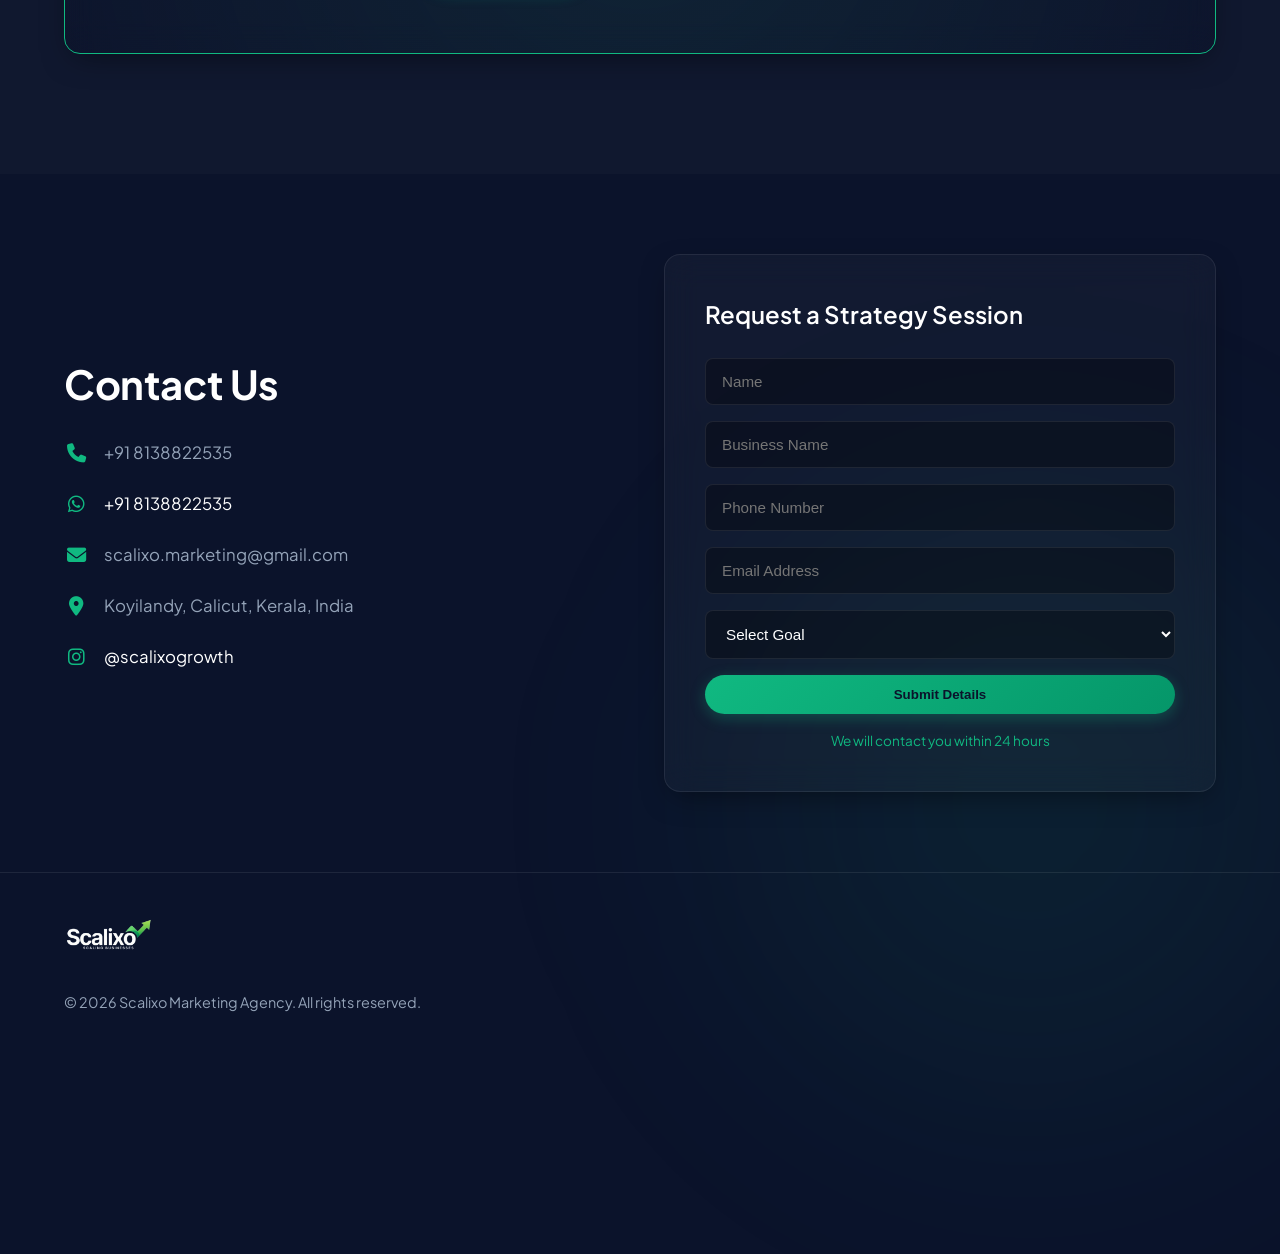
==== commit 0d5e1739: "Add email input field to strategy session form" ====
--- a/pricing.html
+++ b/pricing.html
@@ -272,11 +272,17 @@
                     <p><i class="fas fa-map-marker-alt"></i> Koyilandy, Calicut, Kerala, India</p>
                     <p><i class="fab fa-instagram"></i> <a href="https://instagram.com/scalixogrowth" target="_blank" style="color:var(--text-main); text-decoration:none;">@scalixogrowth</a></p>
                 </div>
-                <form class="glass-card contact-form" id="contactForm">
+                <form class="glass-card contact-form" id="contactForm" action="https://formsubmit.co/scalixo.marketing@gmail.com" method="POST">
+                    <!-- Form Configuration -->
+                    <input type="hidden" name="_captcha" value="false">
+                    <input type="hidden" name="_subject" value="New Lead from Scalixo Website">
+                    <input type="hidden" name="_template" value="table">
+                    
                     <h3>Request a Strategy Session</h3>
                     <input type="text" name="name" placeholder="Name" required>
                     <input type="text" name="business" placeholder="Business Name" required>
                     <input type="tel" name="phone" placeholder="Phone Number" required>
+                    <input type="email" name="email" placeholder="Email Address" required>
                     <select name="goal" required>
                         <option value="">Select Goal</option>
                         <option value="starter">Starter Plan</option>
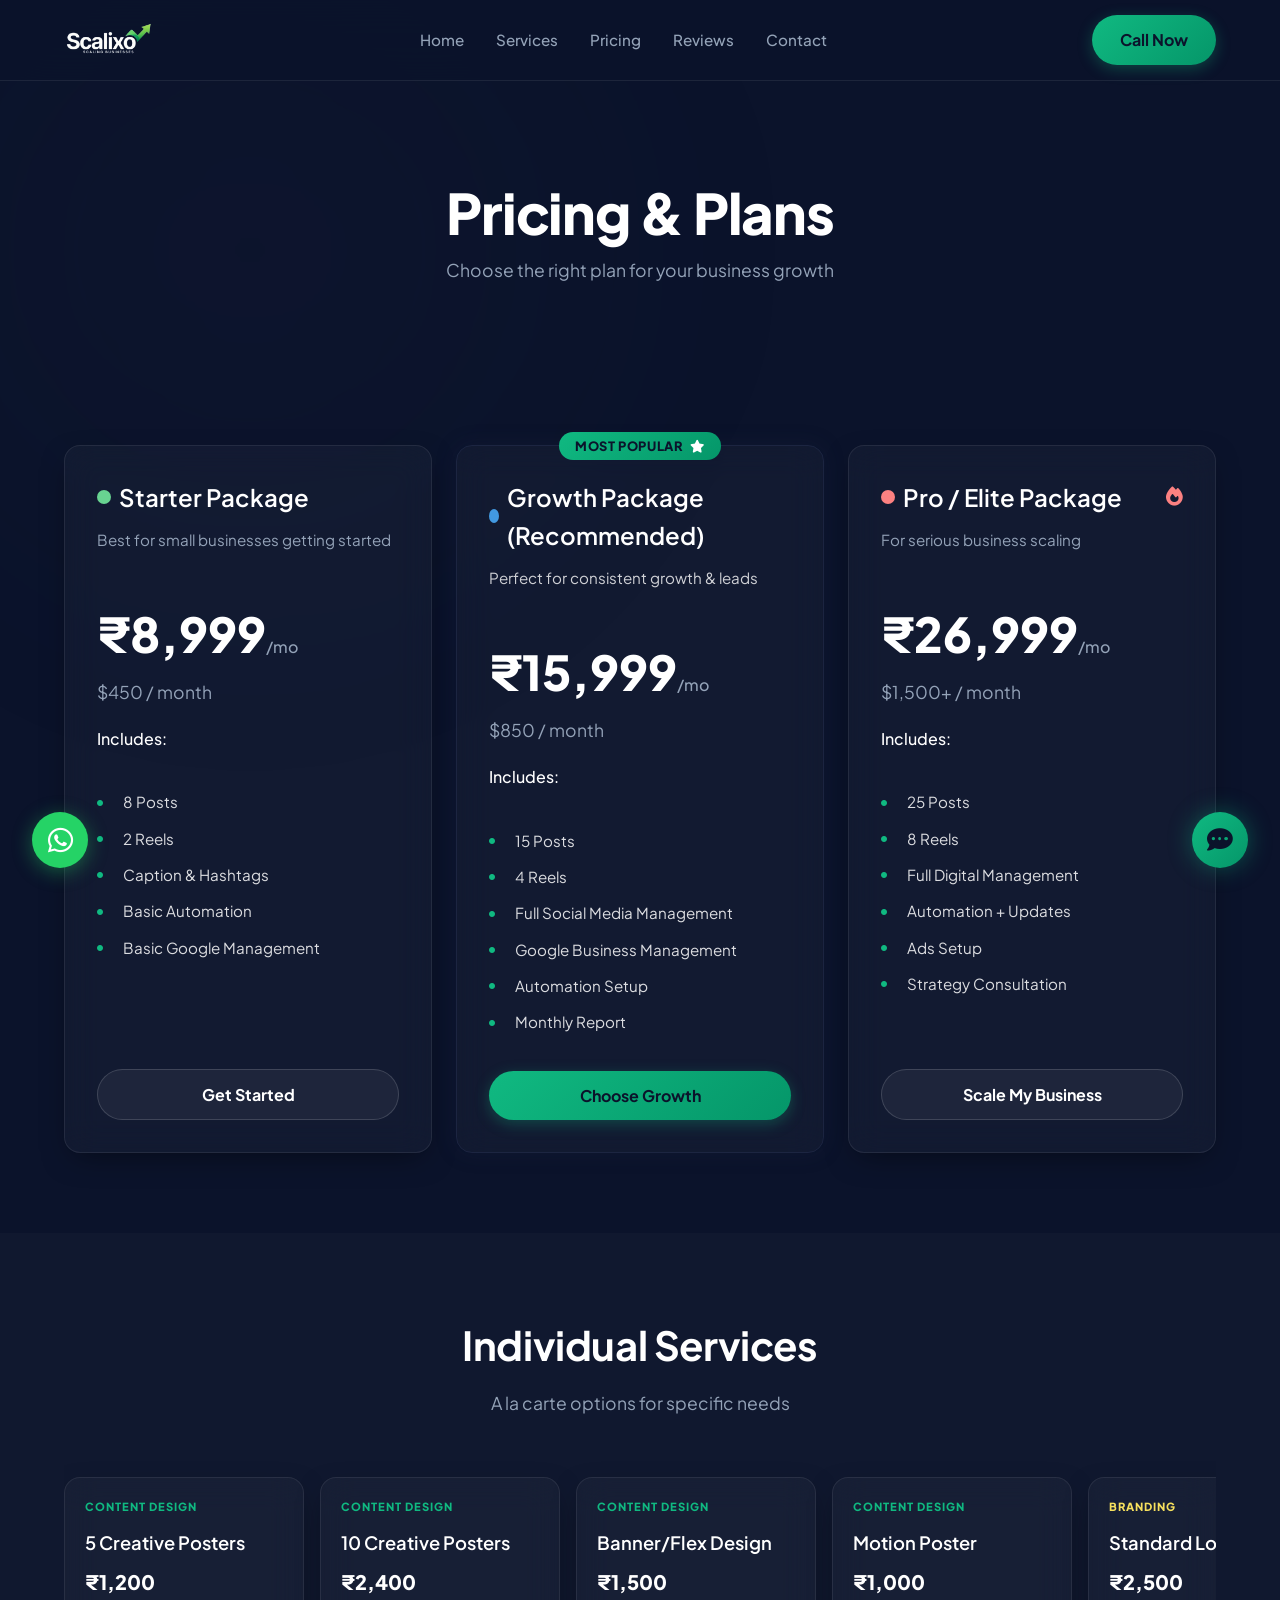
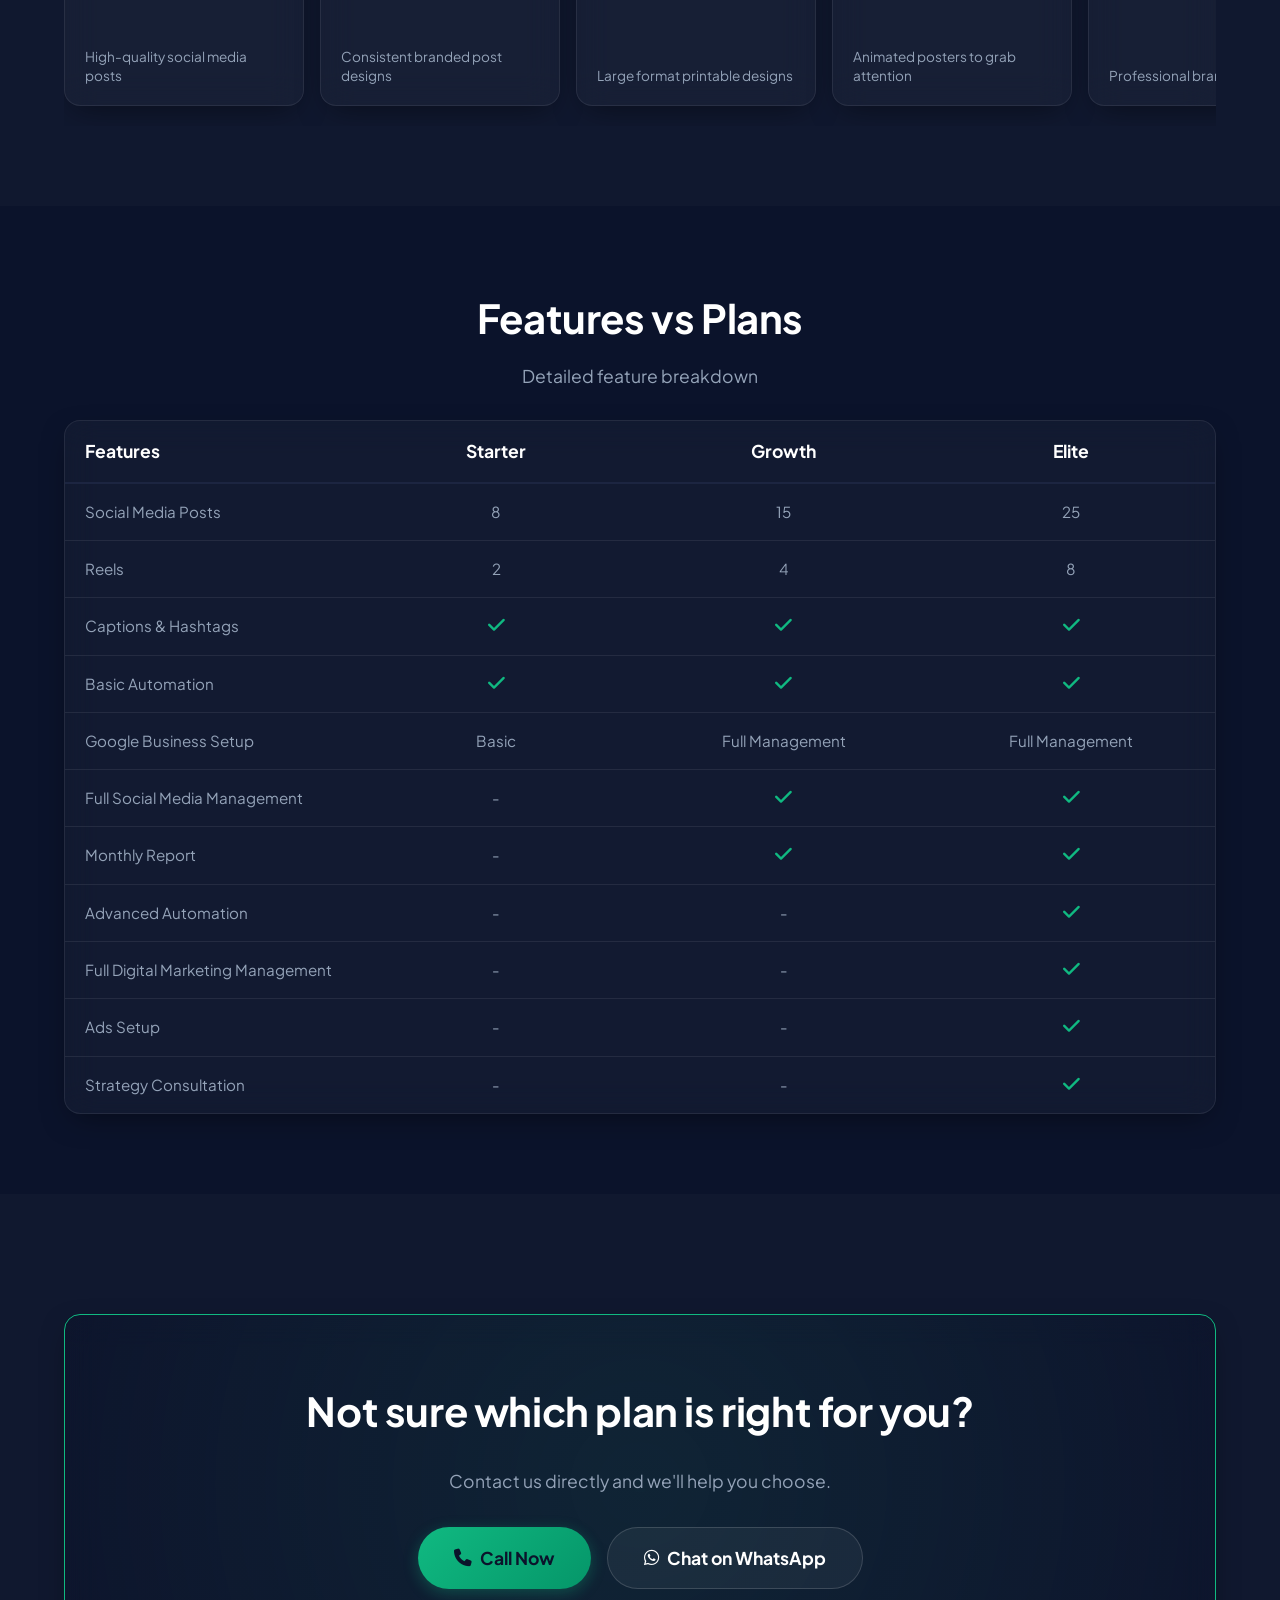
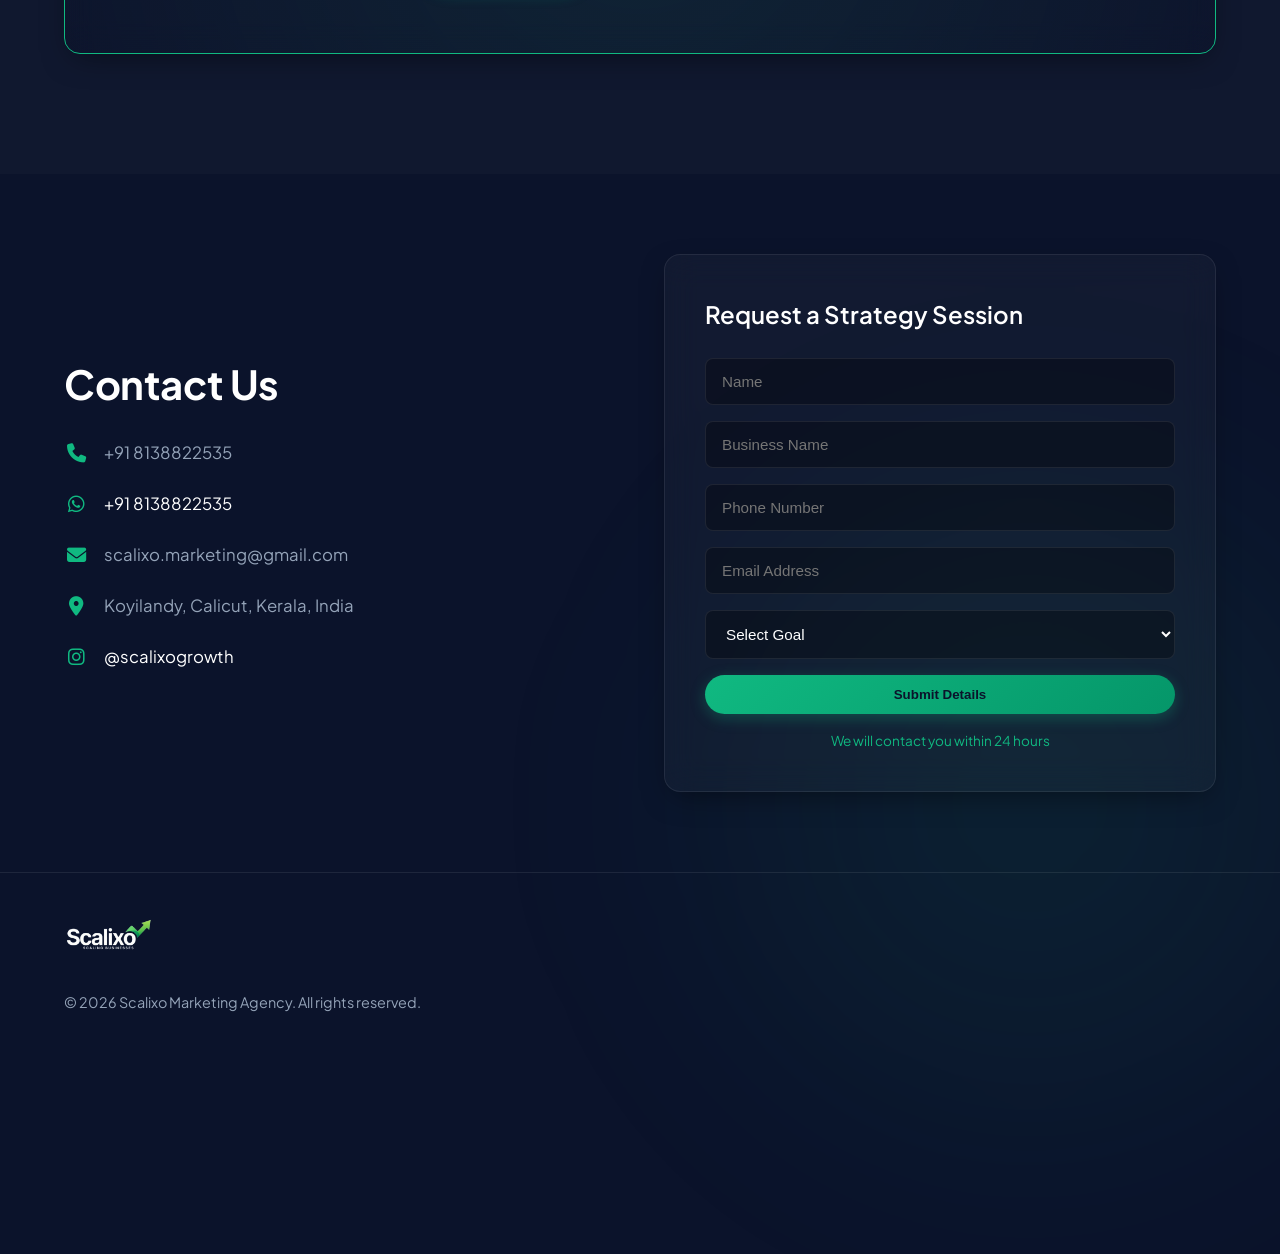
==== commit c5ee66ba: "Refactor price spans to remove inline styles Updated price span elements to remove inline styles." ====
--- a/pricing.html
+++ b/pricing.html
@@ -110,25 +110,25 @@
                         <div class="single-service glass-card hover-lift" style="min-width: 240px; text-decoration:none;">
                             <span style="font-size: 0.7rem; font-weight: 800; color: var(--accent); text-transform: uppercase; letter-spacing: 1px;">Content Design</span>
                             <span class="ss-title" style="color: white; font-size: 1.15rem; margin-top: 4px;">5 Creative Posters</span>
-                            <span class="ss-price" style="color: var(--primary);">₹1,200</span>
+                            <span class="ss-price">₹1,200</span>
                             <span style="font-size: 0.85rem; color: var(--text-muted); margin-top: auto; padding-top: 12px; line-height: 1.4;">High-quality social media posts</span>
                         </div>
                         <div class="single-service glass-card hover-lift" style="min-width: 240px; text-decoration:none;">
                             <span style="font-size: 0.7rem; font-weight: 800; color: var(--accent); text-transform: uppercase; letter-spacing: 1px;">Content Design</span>
                             <span class="ss-title" style="color: white; font-size: 1.15rem; margin-top: 4px;">10 Creative Posters</span>
-                            <span class="ss-price" style="color: var(--primary);">₹2,400</span>
+                            <span class="ss-price">₹2,400</span>
                             <span style="font-size: 0.85rem; color: var(--text-muted); margin-top: auto; padding-top: 12px; line-height: 1.4;">Consistent branded post designs</span>
                         </div>
                         <div class="single-service glass-card hover-lift" style="min-width: 240px; text-decoration:none;">
                             <span style="font-size: 0.7rem; font-weight: 800; color: var(--accent); text-transform: uppercase; letter-spacing: 1px;">Content Design</span>
                             <span class="ss-title" style="color: white; font-size: 1.15rem; margin-top: 4px;">Banner/Flex Design</span>
-                            <span class="ss-price" style="color: var(--primary);">₹1,500</span>
+                            <span class="ss-price">₹1,500</span>
                             <span style="font-size: 0.85rem; color: var(--text-muted); margin-top: auto; padding-top: 12px; line-height: 1.4;">Large format printable designs</span>
                         </div>
                         <div class="single-service glass-card hover-lift" style="min-width: 240px; text-decoration:none;">
                             <span style="font-size: 0.7rem; font-weight: 800; color: var(--accent); text-transform: uppercase; letter-spacing: 1px;">Content Design</span>
                             <span class="ss-title" style="color: white; font-size: 1.15rem; margin-top: 4px;">Motion Poster</span>
-                            <span class="ss-price" style="color: var(--primary);">₹1,000</span>
+                            <span class="ss-price">₹1,000</span>
                             <span style="font-size: 0.85rem; color: var(--text-muted); margin-top: auto; padding-top: 12px; line-height: 1.4;">Animated posters to grab attention</span>
                         </div>
 
@@ -136,19 +136,19 @@
                         <div class="single-service glass-card hover-lift" style="min-width: 240px; text-decoration:none;">
                             <span style="font-size: 0.7rem; font-weight: 800; color: #F6E05E; text-transform: uppercase; letter-spacing: 1px;">Branding</span>
                             <span class="ss-title" style="color: white; font-size: 1.15rem; margin-top: 4px;">Standard Logo</span>
-                            <span class="ss-price" style="color: var(--primary);">₹2,500</span>
+                            <span class="ss-price">₹2,500</span>
                             <span style="font-size: 0.85rem; color: var(--text-muted); margin-top: auto; padding-top: 12px; line-height: 1.4;">Professional brand identity</span>
                         </div>
                         <div class="single-service glass-card hover-lift" style="min-width: 240px; text-decoration:none;">
                             <span style="font-size: 0.7rem; font-weight: 800; color: #F6E05E; text-transform: uppercase; letter-spacing: 1px;">Branding</span>
                             <span class="ss-title" style="color: white; font-size: 1.15rem; margin-top: 4px;">Premium Logo</span>
-                            <span class="ss-price" style="color: var(--primary);">₹5,000</span>
+                            <span class="ss-price">₹5,000</span>
                             <span style="font-size: 0.85rem; color: var(--text-muted); margin-top: auto; padding-top: 12px; line-height: 1.4;">High-end custom logo design</span>
                         </div>
                         <div class="single-service glass-card hover-lift" style="min-width: 240px; text-decoration:none;">
                             <span style="font-size: 0.7rem; font-weight: 800; color: #F6E05E; text-transform: uppercase; letter-spacing: 1px;">Branding</span>
                             <span class="ss-title" style="color: white; font-size: 1.15rem; margin-top: 4px;">Business Card</span>
-                            <span class="ss-price" style="color: var(--primary);">₹800</span>
+                            <span class="ss-price">₹800</span>
                             <span style="font-size: 0.85rem; color: var(--text-muted); margin-top: auto; padding-top: 12px; line-height: 1.4;">Premium custom business cards</span>
                         </div>
 
@@ -156,25 +156,25 @@
                         <div class="single-service glass-card hover-lift" style="min-width: 240px; text-decoration:none;">
                             <span style="font-size: 0.7rem; font-weight: 800; color: #FC8181; text-transform: uppercase; letter-spacing: 1px;">Video Content</span>
                             <span class="ss-title" style="color: white; font-size: 1.15rem; margin-top: 4px;">Reel Editing (Basic)</span>
-                            <span class="ss-price" style="color: var(--primary);">₹550</span>
+                            <span class="ss-price">₹550</span>
                             <span style="font-size: 0.85rem; color: var(--text-muted); margin-top: auto; padding-top: 12px; line-height: 1.4;">Clean and engaging edits</span>
                         </div>
                         <div class="single-service glass-card hover-lift" style="min-width: 240px; text-decoration:none;">
                             <span style="font-size: 0.7rem; font-weight: 800; color: #FC8181; text-transform: uppercase; letter-spacing: 1px;">Video Content</span>
                             <span class="ss-title" style="color: white; font-size: 1.15rem; margin-top: 4px;">Reel Editing (Pro)</span>
-                            <span class="ss-price" style="color: var(--primary);">₹750</span>
+                            <span class="ss-price">₹750</span>
                             <span style="font-size: 0.85rem; color: var(--text-muted); margin-top: auto; padding-top: 12px; line-height: 1.4;">Advanced effects and transitions</span>
                         </div>
                         <div class="single-service glass-card hover-lift" style="min-width: 240px; text-decoration:none;">
                             <span style="font-size: 0.7rem; font-weight: 800; color: #FC8181; text-transform: uppercase; letter-spacing: 1px;">Video Content</span>
                             <span class="ss-title" style="color: white; font-size: 1.15rem; margin-top: 4px;">Promo Video</span>
-                            <span class="ss-price" style="color: var(--primary);">₹3,000</span>
+                            <span class="ss-price">₹3,000</span>
                             <span style="font-size: 0.85rem; color: var(--text-muted); margin-top: auto; padding-top: 12px; line-height: 1.4;">High-quality brand advertisements</span>
                         </div>
                         <div class="single-service glass-card hover-lift" style="min-width: 240px; text-decoration:none;">
                             <span style="font-size: 0.7rem; font-weight: 800; color: #FC8181; text-transform: uppercase; letter-spacing: 1px;">Video Content</span>
                             <span class="ss-title" style="color: white; font-size: 1.15rem; margin-top: 4px;">Before/After Video</span>
-                            <span class="ss-price" style="color: var(--primary);">₹1,500</span>
+                            <span class="ss-price">₹1,500</span>
                             <span style="font-size: 0.85rem; color: var(--text-muted); margin-top: auto; padding-top: 12px; line-height: 1.4;">Showcase your results dynamically</span>
                         </div>
 
@@ -182,13 +182,13 @@
                         <div class="single-service glass-card hover-lift" style="min-width: 240px; text-decoration:none;">
                             <span style="font-size: 0.7rem; font-weight: 800; color: #68D391; text-transform: uppercase; letter-spacing: 1px;">Marketing</span>
                             <span class="ss-title" style="color: white; font-size: 1.15rem; margin-top: 4px;">Google Biz Management</span>
-                            <span class="ss-price" style="color: var(--primary);">₹1,500</span>
+                            <span class="ss-price">₹1,500</span>
                             <span style="font-size: 0.85rem; color: var(--text-muted); margin-top: auto; padding-top: 12px; line-height: 1.4;">Ongoing GMB profile growth</span>
                         </div>
                         <div class="single-service glass-card hover-lift" style="min-width: 240px; text-decoration:none;">
                             <span style="font-size: 0.7rem; font-weight: 800; color: #68D391; text-transform: uppercase; letter-spacing: 1px;">Marketing</span>
                             <span class="ss-title" style="color: white; font-size: 1.15rem; margin-top: 4px;">Basic Chat Automation</span>
-                            <span class="ss-price" style="color: var(--primary);">₹800</span>
+                            <span class="ss-price">₹800</span>
                             <span style="font-size: 0.85rem; color: var(--text-muted); margin-top: auto; padding-top: 12px; line-height: 1.4;">Automated lead handling setup</span>
                         </div>
 
@@ -196,13 +196,13 @@
                         <div class="single-service glass-card hover-lift" style="min-width: 240px; text-decoration:none;">
                             <span style="font-size: 0.7rem; font-weight: 800; color: #A0AEC0; text-transform: uppercase; letter-spacing: 1px;">Photography</span>
                             <span class="ss-title" style="color: white; font-size: 1.15rem; margin-top: 4px;">Product Photography</span>
-                            <span class="ss-price" style="color: var(--primary); font-size: 1.1rem;">Custom</span>
+                            <span class="ss-price" style="font-size: 1.1rem;">Custom</span>
                             <span style="font-size: 0.85rem; color: var(--text-muted); margin-top: auto; padding-top: 12px; line-height: 1.4;">Professional product shoots</span>
                         </div>
                         <div class="single-service glass-card hover-lift" style="min-width: 240px; text-decoration:none;">
                             <span style="font-size: 0.7rem; font-weight: 800; color: #A0AEC0; text-transform: uppercase; letter-spacing: 1px;">Photography</span>
                             <span class="ss-title" style="color: white; font-size: 1.15rem; margin-top: 4px;">Model Photography</span>
-                            <span class="ss-price" style="color: var(--primary); font-size: 1.1rem;">Custom</span>
+                            <span class="ss-price" style="font-size: 1.1rem;">Custom</span>
                             <span style="font-size: 0.85rem; color: var(--text-muted); margin-top: auto; padding-top: 12px; line-height: 1.4;">High-end model photography</span>
                         </div>
                     </div>
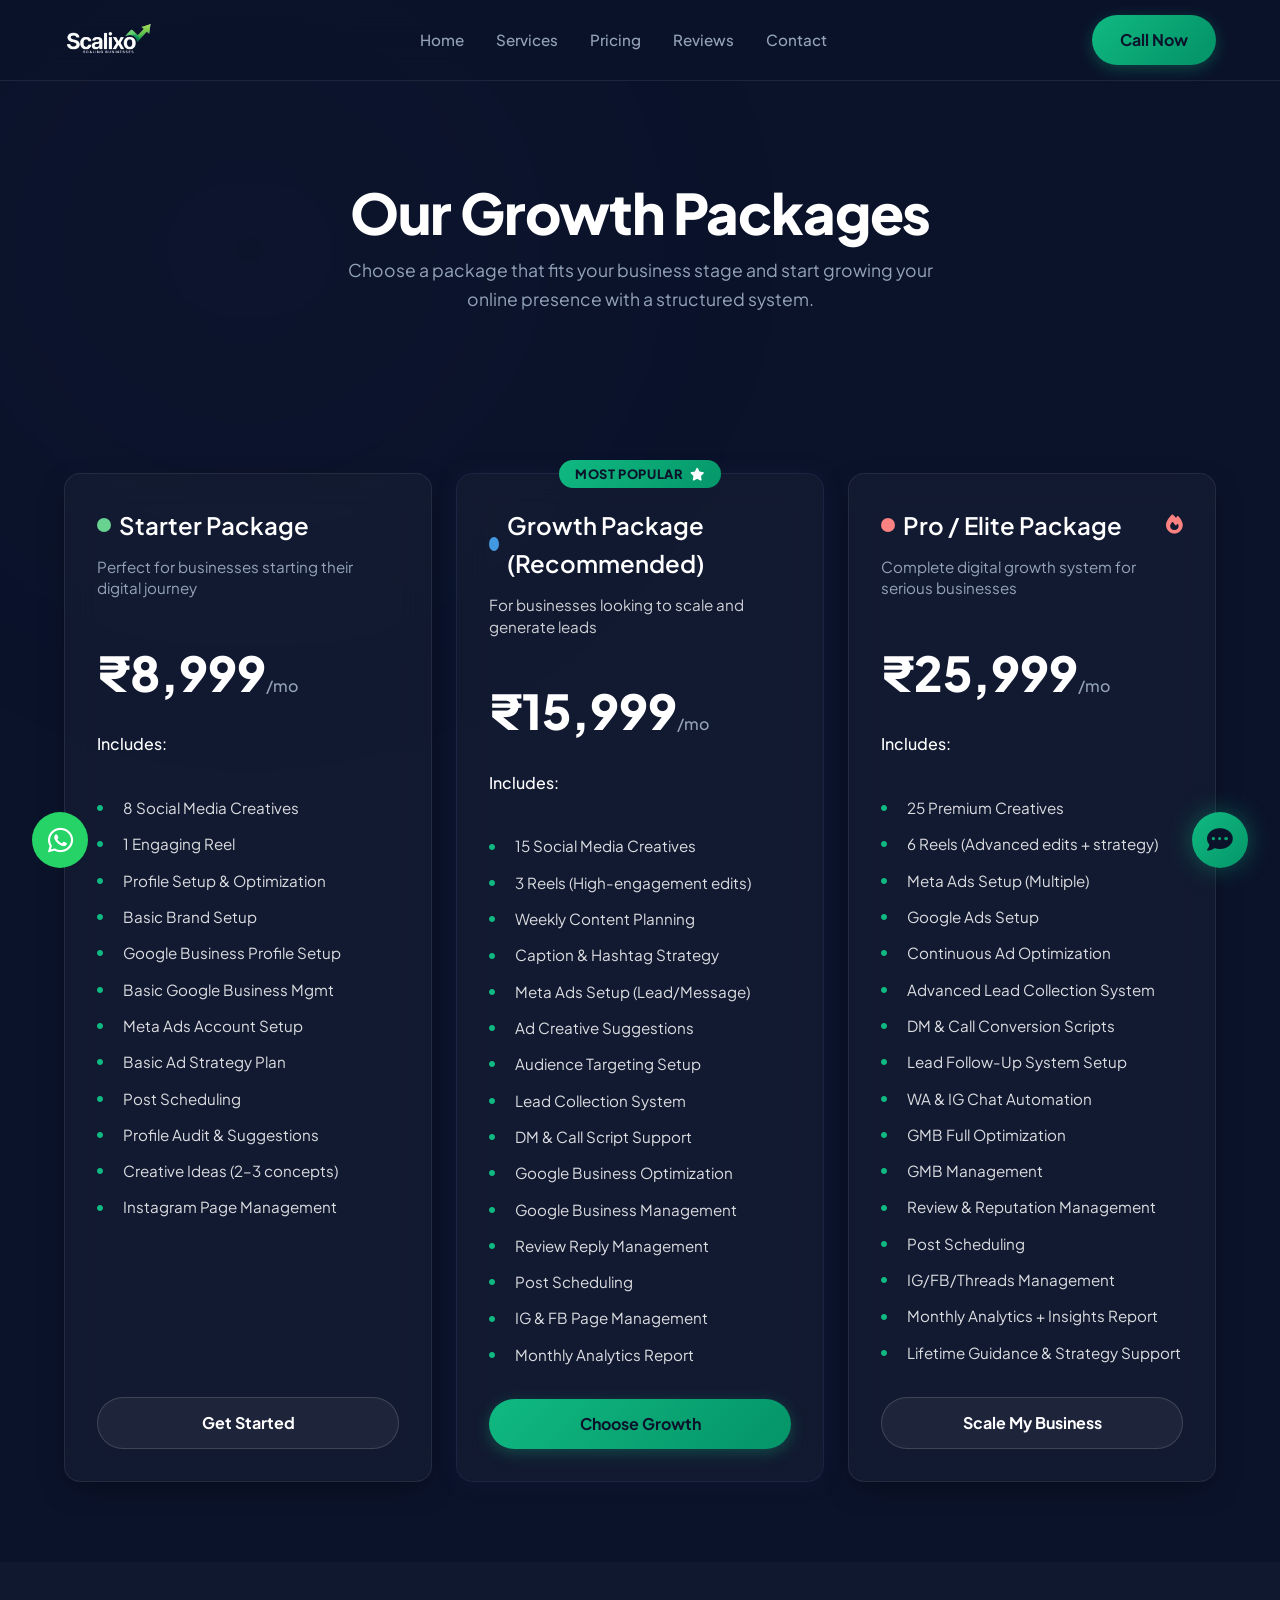
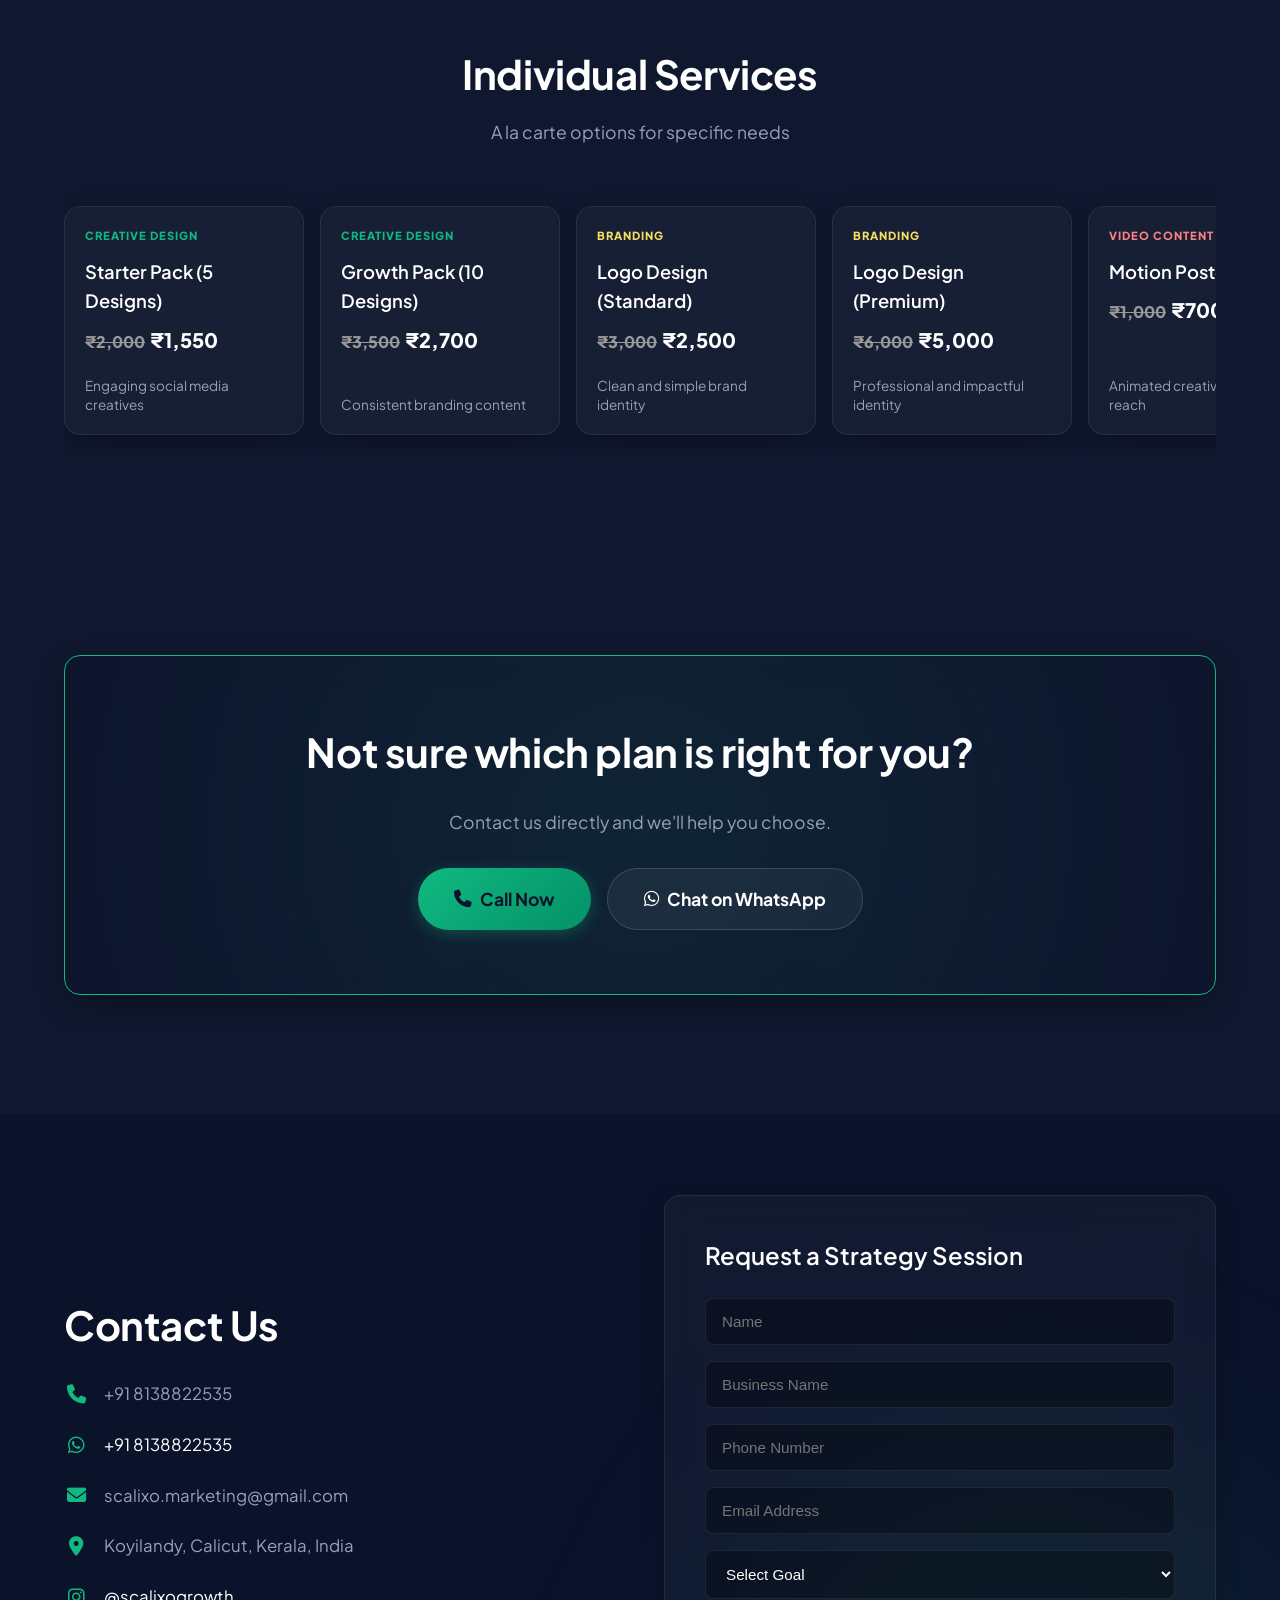
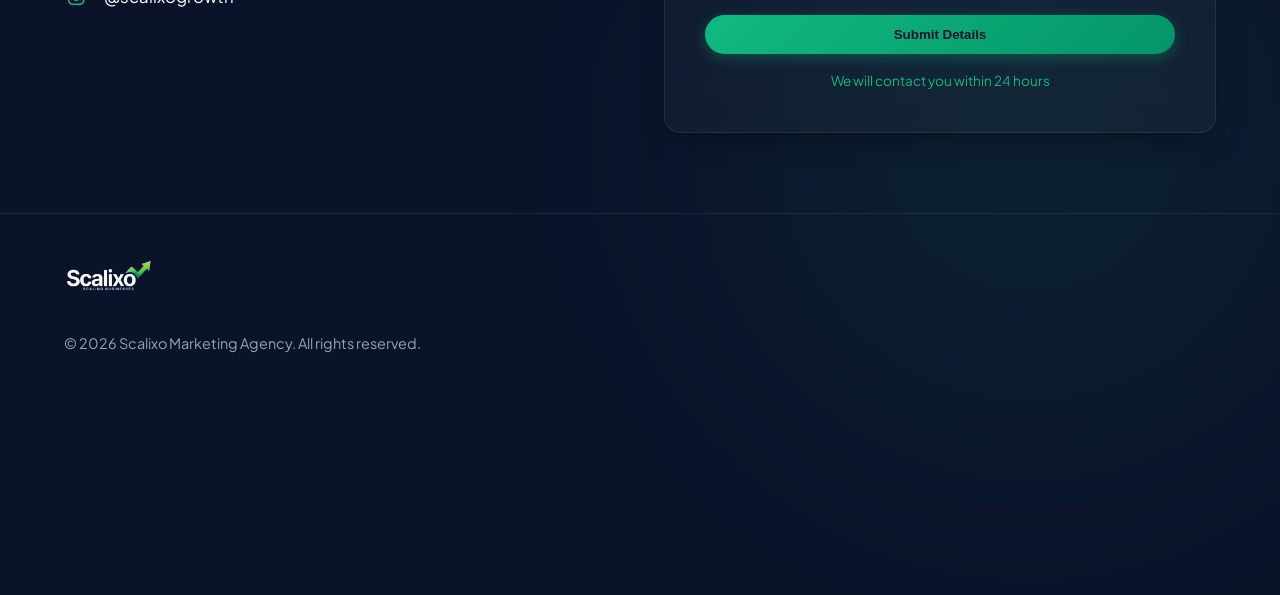
==== commit 7141b601: "Add files via upload" ====
--- a/pricing.html
+++ b/pricing.html
@@ -35,8 +35,8 @@
         <section class="section pb-0">
             <div class="container">
                 <div class="section-header center reveal fade-up">
-                    <h1 style="font-size: 3.5rem; margin-bottom: 12px;">Pricing & Plans</h1>
-                    <p class="subtitle" style="margin: 0 auto;">Choose the right plan for your business growth</p>
+                    <h1 style="font-size: 3.5rem; margin-bottom: 12px;">Our Growth Packages</h1>
+                    <p class="subtitle" style="margin: 0 auto;">Choose a package that fits your business stage and start growing your online presence with a structured system.</p>
                 </div>
             </div>
         </section>
@@ -47,49 +47,72 @@
                 <div class="pricing-grid">
                     <div class="pricing-card glass-card hover-lift reveal fade-up delay-1" style="display: flex; flex-direction: column;">
                         <h3 style="display: flex; align-items: center;"><span style="display: inline-block; width: 14px; height: 14px; border-radius: 50%; background: #68D391; margin-right: 8px;"></span> Starter Package</h3>
-                        <p style="color: var(--text-muted); font-size: 0.95rem; margin-bottom: 8px; min-height: 44px;">Best for small businesses getting started</p>
-                        <div class="price" style="margin-bottom: 5px;">₹8,999<span>/mo</span></div>
-                        <div style="color:var(--text-muted); font-size:1.1rem; margin-bottom:20px;">$450 / month</div>
+                        <p style="color: var(--text-muted); font-size: 0.95rem; margin-bottom: 20px; line-height: 1.4;">Perfect for businesses starting their digital journey</p>
+                        <div class="price" style="margin-bottom: 20px;">₹8,999<span>/mo</span></div>
                         <div style="color: white; margin-bottom: 15px; font-weight: 500;">Includes:</div>
-                        <ul class="features package-expanded" style="flex-grow: 1;">
-                            <li><i class="fas fa-circle" style="font-size: 6px; color: var(--accent); vertical-align: middle; margin-right: 8px;"></i> 8 Posts</li>
-                            <li><i class="fas fa-circle" style="font-size: 6px; color: var(--accent); vertical-align: middle; margin-right: 8px;"></i> 2 Reels</li>
-                            <li><i class="fas fa-circle" style="font-size: 6px; color: var(--accent); vertical-align: middle; margin-right: 8px;"></i> Caption & Hashtags</li>
-                            <li><i class="fas fa-circle" style="font-size: 6px; color: var(--accent); vertical-align: middle; margin-right: 8px;"></i> Basic Automation</li>
-                            <li><i class="fas fa-circle" style="font-size: 6px; color: var(--accent); vertical-align: middle; margin-right: 8px;"></i> Basic Google Management</li>
+                        <ul class="features package-expanded" style="flex-grow: 1; margin-bottom: 20px;">
+                            <li><i class="fas fa-circle" style="font-size: 6px; color: var(--accent); vertical-align: middle; margin-right: 8px;"></i> 8 Social Media Creatives</li>
+                            <li><i class="fas fa-circle" style="font-size: 6px; color: var(--accent); vertical-align: middle; margin-right: 8px;"></i> 1 Engaging Reel</li>
+                            <li><i class="fas fa-circle" style="font-size: 6px; color: var(--accent); vertical-align: middle; margin-right: 8px;"></i> Profile Setup & Optimization</li>
+                            <li><i class="fas fa-circle" style="font-size: 6px; color: var(--accent); vertical-align: middle; margin-right: 8px;"></i> Basic Brand Setup</li>
+                            <li><i class="fas fa-circle" style="font-size: 6px; color: var(--accent); vertical-align: middle; margin-right: 8px;"></i> Google Business Profile Setup</li>
+                            <li><i class="fas fa-circle" style="font-size: 6px; color: var(--accent); vertical-align: middle; margin-right: 8px;"></i> Basic Google Business Mgmt</li>
+                            <li><i class="fas fa-circle" style="font-size: 6px; color: var(--accent); vertical-align: middle; margin-right: 8px;"></i> Meta Ads Account Setup</li>
+                            <li><i class="fas fa-circle" style="font-size: 6px; color: var(--accent); vertical-align: middle; margin-right: 8px;"></i> Basic Ad Strategy Plan</li>
+                            <li><i class="fas fa-circle" style="font-size: 6px; color: var(--accent); vertical-align: middle; margin-right: 8px;"></i> Post Scheduling</li>
+                            <li><i class="fas fa-circle" style="font-size: 6px; color: var(--accent); vertical-align: middle; margin-right: 8px;"></i> Profile Audit & Suggestions</li>
+                            <li><i class="fas fa-circle" style="font-size: 6px; color: var(--accent); vertical-align: middle; margin-right: 8px;"></i> Creative Ideas (2–3 concepts)</li>
+                            <li><i class="fas fa-circle" style="font-size: 6px; color: var(--accent); vertical-align: middle; margin-right: 8px;"></i> Instagram Page Management</li>
                         </ul>
                         <a href="#contact" class="btn btn-outline full-width" style="margin-top: auto;">Get Started</a>
                     </div>
                     <div class="pricing-card glass-card popular hover-scale reveal fade-up delay-2" style="display: flex; flex-direction: column;">
                         <div class="badge">Most Popular <i class="fas fa-star" style="color: #fff; font-size: 0.8rem; margin-left: 4px;"></i></div>
                         <h3 style="display: flex; align-items: center;"><span style="display: inline-block; width: 14px; height: 14px; border-radius: 50%; background: #4299E1; margin-right: 8px;"></span> Growth Package (Recommended)</h3>
-                        <p style="color: rgba(255,255,255,0.8); font-size: 0.95rem; margin-bottom: 8px; min-height: 44px;">Perfect for consistent growth & leads</p>
-                        <div class="price" style="margin-bottom: 5px;">₹15,999<span>/mo</span></div>
-                        <div style="color:var(--text-muted); font-size:1.1rem; margin-bottom:20px;">$850 / month</div>
+                        <p style="color: rgba(255,255,255,0.8); font-size: 0.95rem; margin-bottom: 20px; line-height: 1.4;">For businesses looking to scale and generate leads</p>
+                        <div class="price" style="margin-bottom: 20px;">₹15,999<span>/mo</span></div>
                         <div style="color: white; margin-bottom: 15px; font-weight: 500;">Includes:</div>
-                        <ul class="features package-expanded" style="flex-grow: 1;">
-                            <li><i class="fas fa-circle" style="font-size: 6px; color: var(--accent); vertical-align: middle; margin-right: 8px;"></i> 15 Posts</li>
-                            <li><i class="fas fa-circle" style="font-size: 6px; color: var(--accent); vertical-align: middle; margin-right: 8px;"></i> 4 Reels</li>
-                            <li><i class="fas fa-circle" style="font-size: 6px; color: var(--accent); vertical-align: middle; margin-right: 8px;"></i> Full Social Media Management</li>
+                        <ul class="features package-expanded" style="flex-grow: 1; margin-bottom: 20px;">
+                            <li><i class="fas fa-circle" style="font-size: 6px; color: var(--accent); vertical-align: middle; margin-right: 8px;"></i> 15 Social Media Creatives</li>
+                            <li><i class="fas fa-circle" style="font-size: 6px; color: var(--accent); vertical-align: middle; margin-right: 8px;"></i> 3 Reels (High-engagement edits)</li>
+                            <li><i class="fas fa-circle" style="font-size: 6px; color: var(--accent); vertical-align: middle; margin-right: 8px;"></i> Weekly Content Planning</li>
+                            <li><i class="fas fa-circle" style="font-size: 6px; color: var(--accent); vertical-align: middle; margin-right: 8px;"></i> Caption & Hashtag Strategy</li>
+                            <li><i class="fas fa-circle" style="font-size: 6px; color: var(--accent); vertical-align: middle; margin-right: 8px;"></i> Meta Ads Setup (Lead/Message)</li>
+                            <li><i class="fas fa-circle" style="font-size: 6px; color: var(--accent); vertical-align: middle; margin-right: 8px;"></i> Ad Creative Suggestions</li>
+                            <li><i class="fas fa-circle" style="font-size: 6px; color: var(--accent); vertical-align: middle; margin-right: 8px;"></i> Audience Targeting Setup</li>
+                            <li><i class="fas fa-circle" style="font-size: 6px; color: var(--accent); vertical-align: middle; margin-right: 8px;"></i> Lead Collection System</li>
+                            <li><i class="fas fa-circle" style="font-size: 6px; color: var(--accent); vertical-align: middle; margin-right: 8px;"></i> DM & Call Script Support</li>
+                            <li><i class="fas fa-circle" style="font-size: 6px; color: var(--accent); vertical-align: middle; margin-right: 8px;"></i> Google Business Optimization</li>
                             <li><i class="fas fa-circle" style="font-size: 6px; color: var(--accent); vertical-align: middle; margin-right: 8px;"></i> Google Business Management</li>
-                            <li><i class="fas fa-circle" style="font-size: 6px; color: var(--accent); vertical-align: middle; margin-right: 8px;"></i> Automation Setup</li>
-                            <li><i class="fas fa-circle" style="font-size: 6px; color: var(--accent); vertical-align: middle; margin-right: 8px;"></i> Monthly Report</li>
+                            <li><i class="fas fa-circle" style="font-size: 6px; color: var(--accent); vertical-align: middle; margin-right: 8px;"></i> Review Reply Management</li>
+                            <li><i class="fas fa-circle" style="font-size: 6px; color: var(--accent); vertical-align: middle; margin-right: 8px;"></i> Post Scheduling</li>
+                            <li><i class="fas fa-circle" style="font-size: 6px; color: var(--accent); vertical-align: middle; margin-right: 8px;"></i> IG & FB Page Management</li>
+                            <li><i class="fas fa-circle" style="font-size: 6px; color: var(--accent); vertical-align: middle; margin-right: 8px;"></i> Monthly Analytics Report</li>
                         </ul>
                         <a href="#contact" class="btn btn-primary full-width" style="margin-top: auto;">Choose Growth</a>
                     </div>
                     <div class="pricing-card glass-card hover-lift reveal fade-up delay-3" style="display: flex; flex-direction: column;">
                         <h3 style="display: flex; align-items: center;"><span style="display: inline-block; width: 14px; height: 14px; border-radius: 50%; background: #FC8181; margin-right: 8px;"></span> Pro / Elite Package <i class="fas fa-fire" style="color: #FC8181; font-size: 1.2rem; margin-left: auto;"></i></h3>
-                        <p style="color: var(--text-muted); font-size: 0.95rem; margin-bottom: 8px; min-height: 44px;">For serious business scaling</p>
-                        <div class="price" style="margin-bottom: 5px;">₹26,999<span>/mo</span></div>
-                        <div style="color:var(--text-muted); font-size:1.1rem; margin-bottom:20px;">$1,500+ / month</div>
+                        <p style="color: var(--text-muted); font-size: 0.95rem; margin-bottom: 20px; line-height: 1.4;">Complete digital growth system for serious businesses</p>
+                        <div class="price" style="margin-bottom: 20px;">₹25,999<span>/mo</span></div>
                         <div style="color: white; margin-bottom: 15px; font-weight: 500;">Includes:</div>
-                        <ul class="features package-expanded" style="flex-grow: 1;">
-                            <li><i class="fas fa-circle" style="font-size: 6px; color: var(--accent); vertical-align: middle; margin-right: 8px;"></i> 25 Posts</li>
-                            <li><i class="fas fa-circle" style="font-size: 6px; color: var(--accent); vertical-align: middle; margin-right: 8px;"></i> 8 Reels</li>
-                            <li><i class="fas fa-circle" style="font-size: 6px; color: var(--accent); vertical-align: middle; margin-right: 8px;"></i> Full Digital Management</li>
-                            <li><i class="fas fa-circle" style="font-size: 6px; color: var(--accent); vertical-align: middle; margin-right: 8px;"></i> Automation + Updates</li>
-                            <li><i class="fas fa-circle" style="font-size: 6px; color: var(--accent); vertical-align: middle; margin-right: 8px;"></i> Ads Setup</li>
-                            <li><i class="fas fa-circle" style="font-size: 6px; color: var(--accent); vertical-align: middle; margin-right: 8px;"></i> Strategy Consultation</li>
+                        <ul class="features package-expanded" style="flex-grow: 1; margin-bottom: 20px;">
+                            <li><i class="fas fa-circle" style="font-size: 6px; color: var(--accent); vertical-align: middle; margin-right: 8px;"></i> 25 Premium Creatives</li>
+                            <li><i class="fas fa-circle" style="font-size: 6px; color: var(--accent); vertical-align: middle; margin-right: 8px;"></i> 6 Reels (Advanced edits + strategy)</li>
+                            <li><i class="fas fa-circle" style="font-size: 6px; color: var(--accent); vertical-align: middle; margin-right: 8px;"></i> Meta Ads Setup (Multiple)</li>
+                            <li><i class="fas fa-circle" style="font-size: 6px; color: var(--accent); vertical-align: middle; margin-right: 8px;"></i> Google Ads Setup</li>
+                            <li><i class="fas fa-circle" style="font-size: 6px; color: var(--accent); vertical-align: middle; margin-right: 8px;"></i> Continuous Ad Optimization</li>
+                            <li><i class="fas fa-circle" style="font-size: 6px; color: var(--accent); vertical-align: middle; margin-right: 8px;"></i> Advanced Lead Collection System</li>
+                            <li><i class="fas fa-circle" style="font-size: 6px; color: var(--accent); vertical-align: middle; margin-right: 8px;"></i> DM & Call Conversion Scripts</li>
+                            <li><i class="fas fa-circle" style="font-size: 6px; color: var(--accent); vertical-align: middle; margin-right: 8px;"></i> Lead Follow-Up System Setup</li>
+                            <li><i class="fas fa-circle" style="font-size: 6px; color: var(--accent); vertical-align: middle; margin-right: 8px;"></i> WA & IG Chat Automation</li>
+                            <li><i class="fas fa-circle" style="font-size: 6px; color: var(--accent); vertical-align: middle; margin-right: 8px;"></i> GMB Full Optimization</li>
+                            <li><i class="fas fa-circle" style="font-size: 6px; color: var(--accent); vertical-align: middle; margin-right: 8px;"></i> GMB Management</li>
+                            <li><i class="fas fa-circle" style="font-size: 6px; color: var(--accent); vertical-align: middle; margin-right: 8px;"></i> Review & Reputation Management</li>
+                            <li><i class="fas fa-circle" style="font-size: 6px; color: var(--accent); vertical-align: middle; margin-right: 8px;"></i> Post Scheduling</li>
+                            <li><i class="fas fa-circle" style="font-size: 6px; color: var(--accent); vertical-align: middle; margin-right: 8px;"></i> IG/FB/Threads Management</li>
+                            <li><i class="fas fa-circle" style="font-size: 6px; color: var(--accent); vertical-align: middle; margin-right: 8px;"></i> Monthly Analytics + Insights Report</li>
+                            <li><i class="fas fa-circle" style="font-size: 6px; color: var(--accent); vertical-align: middle; margin-right: 8px;"></i> Lifetime Guidance & Strategy Support</li>
                         </ul>
                         <a href="#contact" class="btn btn-outline full-width" style="margin-top: auto;">Scale My Business</a>
                     </div>
@@ -106,146 +129,92 @@
                 </div>
                 <div class="horizontal-pricing-wrap reveal fade-up delay-1" style="margin-top: 40px;">
                     <div class="pricing-scroll-container">
-                        <!-- CONTENT DESIGN -->
-                        <div class="single-service glass-card hover-lift" style="min-width: 240px; text-decoration:none;">
-                            <span style="font-size: 0.7rem; font-weight: 800; color: var(--accent); text-transform: uppercase; letter-spacing: 1px;">Content Design</span>
-                            <span class="ss-title" style="color: white; font-size: 1.15rem; margin-top: 4px;">5 Creative Posters</span>
-                            <span class="ss-price">₹1,200</span>
-                            <span style="font-size: 0.85rem; color: var(--text-muted); margin-top: auto; padding-top: 12px; line-height: 1.4;">High-quality social media posts</span>
-                        </div>
-                        <div class="single-service glass-card hover-lift" style="min-width: 240px; text-decoration:none;">
-                            <span style="font-size: 0.7rem; font-weight: 800; color: var(--accent); text-transform: uppercase; letter-spacing: 1px;">Content Design</span>
-                            <span class="ss-title" style="color: white; font-size: 1.15rem; margin-top: 4px;">10 Creative Posters</span>
-                            <span class="ss-price">₹2,400</span>
-                            <span style="font-size: 0.85rem; color: var(--text-muted); margin-top: auto; padding-top: 12px; line-height: 1.4;">Consistent branded post designs</span>
-                        </div>
-                        <div class="single-service glass-card hover-lift" style="min-width: 240px; text-decoration:none;">
-                            <span style="font-size: 0.7rem; font-weight: 800; color: var(--accent); text-transform: uppercase; letter-spacing: 1px;">Content Design</span>
-                            <span class="ss-title" style="color: white; font-size: 1.15rem; margin-top: 4px;">Banner/Flex Design</span>
-                            <span class="ss-price">₹1,500</span>
-                            <span style="font-size: 0.85rem; color: var(--text-muted); margin-top: auto; padding-top: 12px; line-height: 1.4;">Large format printable designs</span>
-                        </div>
-                        <div class="single-service glass-card hover-lift" style="min-width: 240px; text-decoration:none;">
-                            <span style="font-size: 0.7rem; font-weight: 800; color: var(--accent); text-transform: uppercase; letter-spacing: 1px;">Content Design</span>
-                            <span class="ss-title" style="color: white; font-size: 1.15rem; margin-top: 4px;">Motion Poster</span>
-                            <span class="ss-price">₹1,000</span>
-                            <span style="font-size: 0.85rem; color: var(--text-muted); margin-top: auto; padding-top: 12px; line-height: 1.4;">Animated posters to grab attention</span>
+                        <!-- SOCIAL MEDIA & CREATIVE DESIGN -->
+                        <div class="single-service glass-card hover-lift" style="min-width: 240px; text-decoration:none;">
+                            <span style="font-size: 0.7rem; font-weight: 800; color: var(--accent); text-transform: uppercase; letter-spacing: 1px;">Creative Design</span>
+                            <span class="ss-title" style="color: white; font-size: 1.15rem; margin-top: 4px;">Starter Pack (5 Designs)</span>
+                            <span class="ss-price"><s style="color: #999; font-size: 0.8em; margin-right: 5px;">₹2,000</s>₹1,550</span>
+                            <span style="font-size: 0.85rem; color: var(--text-muted); margin-top: auto; padding-top: 12px; line-height: 1.4;">Engaging social media creatives</span>
+                        </div>
+                        <div class="single-service glass-card hover-lift" style="min-width: 240px; text-decoration:none;">
+                            <span style="font-size: 0.7rem; font-weight: 800; color: var(--accent); text-transform: uppercase; letter-spacing: 1px;">Creative Design</span>
+                            <span class="ss-title" style="color: white; font-size: 1.15rem; margin-top: 4px;">Growth Pack (10 Designs)</span>
+                            <span class="ss-price"><s style="color: #999; font-size: 0.8em; margin-right: 5px;">₹3,500</s>₹2,700</span>
+                            <span style="font-size: 0.85rem; color: var(--text-muted); margin-top: auto; padding-top: 12px; line-height: 1.4;">Consistent branding content</span>
                         </div>
 
                         <!-- BRANDING -->
                         <div class="single-service glass-card hover-lift" style="min-width: 240px; text-decoration:none;">
                             <span style="font-size: 0.7rem; font-weight: 800; color: #F6E05E; text-transform: uppercase; letter-spacing: 1px;">Branding</span>
-                            <span class="ss-title" style="color: white; font-size: 1.15rem; margin-top: 4px;">Standard Logo</span>
-                            <span class="ss-price">₹2,500</span>
-                            <span style="font-size: 0.85rem; color: var(--text-muted); margin-top: auto; padding-top: 12px; line-height: 1.4;">Professional brand identity</span>
+                            <span class="ss-title" style="color: white; font-size: 1.15rem; margin-top: 4px;">Logo Design (Standard)</span>
+                            <span class="ss-price"><s style="color: #999; font-size: 0.8em; margin-right: 5px;">₹3,000</s>₹2,500</span>
+                            <span style="font-size: 0.85rem; color: var(--text-muted); margin-top: auto; padding-top: 12px; line-height: 1.4;">Clean and simple brand identity</span>
                         </div>
                         <div class="single-service glass-card hover-lift" style="min-width: 240px; text-decoration:none;">
                             <span style="font-size: 0.7rem; font-weight: 800; color: #F6E05E; text-transform: uppercase; letter-spacing: 1px;">Branding</span>
-                            <span class="ss-title" style="color: white; font-size: 1.15rem; margin-top: 4px;">Premium Logo</span>
-                            <span class="ss-price">₹5,000</span>
-                            <span style="font-size: 0.85rem; color: var(--text-muted); margin-top: auto; padding-top: 12px; line-height: 1.4;">High-end custom logo design</span>
-                        </div>
-                        <div class="single-service glass-card hover-lift" style="min-width: 240px; text-decoration:none;">
-                            <span style="font-size: 0.7rem; font-weight: 800; color: #F6E05E; text-transform: uppercase; letter-spacing: 1px;">Branding</span>
-                            <span class="ss-title" style="color: white; font-size: 1.15rem; margin-top: 4px;">Business Card</span>
-                            <span class="ss-price">₹800</span>
-                            <span style="font-size: 0.85rem; color: var(--text-muted); margin-top: auto; padding-top: 12px; line-height: 1.4;">Premium custom business cards</span>
-                        </div>
-
-                        <!-- VIDEO CONTENT -->
+                            <span class="ss-title" style="color: white; font-size: 1.15rem; margin-top: 4px;">Logo Design (Premium)</span>
+                            <span class="ss-price"><s style="color: #999; font-size: 0.8em; margin-right: 5px;">₹6,000</s>₹5,000</span>
+                            <span style="font-size: 0.85rem; color: var(--text-muted); margin-top: auto; padding-top: 12px; line-height: 1.4;">Professional and impactful identity</span>
+                        </div>
+
+                        <!-- VIDEO & REELS -->
+                        <div class="single-service glass-card hover-lift" style="min-width: 240px; text-decoration:none;">
+                            <span style="font-size: 0.7rem; font-weight: 800; color: #FC8181; text-transform: uppercase; letter-spacing: 1px;">Video Content</span>
+                            <span class="ss-title" style="color: white; font-size: 1.15rem; margin-top: 4px;">Motion Poster Ad</span>
+                            <span class="ss-price"><s style="color: #999; font-size: 0.8em; margin-right: 5px;">₹1,000</s>₹700</span>
+                            <span style="font-size: 0.85rem; color: var(--text-muted); margin-top: auto; padding-top: 12px; line-height: 1.4;">Animated creatives for better reach</span>
+                        </div>
                         <div class="single-service glass-card hover-lift" style="min-width: 240px; text-decoration:none;">
                             <span style="font-size: 0.7rem; font-weight: 800; color: #FC8181; text-transform: uppercase; letter-spacing: 1px;">Video Content</span>
                             <span class="ss-title" style="color: white; font-size: 1.15rem; margin-top: 4px;">Reel Editing (Basic)</span>
-                            <span class="ss-price">₹550</span>
-                            <span style="font-size: 0.85rem; color: var(--text-muted); margin-top: auto; padding-top: 12px; line-height: 1.4;">Clean and engaging edits</span>
+                            <span class="ss-price"><s style="color: #999; font-size: 0.8em; margin-right: 5px;">₹1,500</s>₹999</span>
+                            <span style="font-size: 0.85rem; color: var(--text-muted); margin-top: auto; padding-top: 12px; line-height: 1.4;">Short-form editing for engagement</span>
                         </div>
                         <div class="single-service glass-card hover-lift" style="min-width: 240px; text-decoration:none;">
                             <span style="font-size: 0.7rem; font-weight: 800; color: #FC8181; text-transform: uppercase; letter-spacing: 1px;">Video Content</span>
-                            <span class="ss-title" style="color: white; font-size: 1.15rem; margin-top: 4px;">Reel Editing (Pro)</span>
-                            <span class="ss-price">₹750</span>
-                            <span style="font-size: 0.85rem; color: var(--text-muted); margin-top: auto; padding-top: 12px; line-height: 1.4;">Advanced effects and transitions</span>
+                            <span class="ss-title" style="color: white; font-size: 1.15rem; margin-top: 4px;">Promotional Video (Edit)</span>
+                            <span class="ss-price"><s style="color: #999; font-size: 0.8em; margin-right: 5px;">₹1,800</s>₹1,299</span>
+                            <span style="font-size: 0.85rem; color: var(--text-muted); margin-top: auto; padding-top: 12px; line-height: 1.4;">Turn your footage into ads</span>
                         </div>
                         <div class="single-service glass-card hover-lift" style="min-width: 240px; text-decoration:none;">
                             <span style="font-size: 0.7rem; font-weight: 800; color: #FC8181; text-transform: uppercase; letter-spacing: 1px;">Video Content</span>
-                            <span class="ss-title" style="color: white; font-size: 1.15rem; margin-top: 4px;">Promo Video</span>
-                            <span class="ss-price">₹3,000</span>
-                            <span style="font-size: 0.85rem; color: var(--text-muted); margin-top: auto; padding-top: 12px; line-height: 1.4;">High-quality brand advertisements</span>
-                        </div>
-                        <div class="single-service glass-card hover-lift" style="min-width: 240px; text-decoration:none;">
-                            <span style="font-size: 0.7rem; font-weight: 800; color: #FC8181; text-transform: uppercase; letter-spacing: 1px;">Video Content</span>
-                            <span class="ss-title" style="color: white; font-size: 1.15rem; margin-top: 4px;">Before/After Video</span>
-                            <span class="ss-price">₹1,500</span>
-                            <span style="font-size: 0.85rem; color: var(--text-muted); margin-top: auto; padding-top: 12px; line-height: 1.4;">Showcase your results dynamically</span>
-                        </div>
-
-                        <!-- MARKETING & AUTOMATION -->
-                        <div class="single-service glass-card hover-lift" style="min-width: 240px; text-decoration:none;">
-                            <span style="font-size: 0.7rem; font-weight: 800; color: #68D391; text-transform: uppercase; letter-spacing: 1px;">Marketing</span>
-                            <span class="ss-title" style="color: white; font-size: 1.15rem; margin-top: 4px;">Google Biz Management</span>
-                            <span class="ss-price">₹1,500</span>
-                            <span style="font-size: 0.85rem; color: var(--text-muted); margin-top: auto; padding-top: 12px; line-height: 1.4;">Ongoing GMB profile growth</span>
-                        </div>
-                        <div class="single-service glass-card hover-lift" style="min-width: 240px; text-decoration:none;">
-                            <span style="font-size: 0.7rem; font-weight: 800; color: #68D391; text-transform: uppercase; letter-spacing: 1px;">Marketing</span>
-                            <span class="ss-title" style="color: white; font-size: 1.15rem; margin-top: 4px;">Basic Chat Automation</span>
-                            <span class="ss-price">₹800</span>
-                            <span style="font-size: 0.85rem; color: var(--text-muted); margin-top: auto; padding-top: 12px; line-height: 1.4;">Automated lead handling setup</span>
-                        </div>
-
-                        <!-- PHOTOGRAPHY -->
-                        <div class="single-service glass-card hover-lift" style="min-width: 240px; text-decoration:none;">
-                            <span style="font-size: 0.7rem; font-weight: 800; color: #A0AEC0; text-transform: uppercase; letter-spacing: 1px;">Photography</span>
-                            <span class="ss-title" style="color: white; font-size: 1.15rem; margin-top: 4px;">Product Photography</span>
-                            <span class="ss-price" style="font-size: 1.1rem;">Custom</span>
-                            <span style="font-size: 0.85rem; color: var(--text-muted); margin-top: auto; padding-top: 12px; line-height: 1.4;">Professional product shoots</span>
-                        </div>
-                        <div class="single-service glass-card hover-lift" style="min-width: 240px; text-decoration:none;">
-                            <span style="font-size: 0.7rem; font-weight: 800; color: #A0AEC0; text-transform: uppercase; letter-spacing: 1px;">Photography</span>
-                            <span class="ss-title" style="color: white; font-size: 1.15rem; margin-top: 4px;">Model Photography</span>
-                            <span class="ss-price" style="font-size: 1.1rem;">Custom</span>
-                            <span style="font-size: 0.85rem; color: var(--text-muted); margin-top: auto; padding-top: 12px; line-height: 1.4;">High-end model photography</span>
-                        </div>
-                    </div>
-                </div>
-            </div>
-        </section>
-
-        <!-- SECTION 5: COMPARISON TABLE -->
-        <section class="section">
-            <div class="container">
-                <div class="section-header center reveal fade-up">
-                    <h2 style="margin-bottom: 12px;">Features vs Plans</h2>
-                    <p class="subtitle" style="margin:0 auto;">Detailed feature breakdown</p>
-                </div>
-                <div class="comparison-wrap reveal fade-up delay-1 glass-card" style="padding: 0; overflow: hidden;">
-                    <div style="overflow-x: auto;">
-                        <table class="pricing-table">
-                            <thead>
-                                <tr>
-                                    <th>Features</th>
-                                    <th>Starter</th>
-                                    <th>Growth</th>
-                                    <th>Elite</th>
-                                </tr>
-                            </thead>
-                            <tbody>
-                                <tr><td>Social Media Posts</td><td>8</td><td>15</td><td>25</td></tr>
-                                <tr><td>Reels</td><td>2</td><td>4</td><td>8</td></tr>
-                                <tr><td>Captions & Hashtags</td><td><i class="fas fa-check text-accent"></i></td><td><i class="fas fa-check text-accent"></i></td><td><i class="fas fa-check text-accent"></i></td></tr>
-                                <tr><td>Basic Automation</td><td><i class="fas fa-check text-accent"></i></td><td><i class="fas fa-check text-accent"></i></td><td><i class="fas fa-check text-accent"></i></td></tr>
-                                <tr><td>Google Business Setup</td><td>Basic</td><td>Full Management</td><td>Full Management</td></tr>
-                                <tr><td>Full Social Media Management</td><td>-</td><td><i class="fas fa-check text-accent"></i></td><td><i class="fas fa-check text-accent"></i></td></tr>
-                                <tr><td>Monthly Report</td><td>-</td><td><i class="fas fa-check text-accent"></i></td><td><i class="fas fa-check text-accent"></i></td></tr>
-                                <tr><td>Advanced Automation</td><td>-</td><td>-</td><td><i class="fas fa-check text-accent"></i></td></tr>
-                                <tr><td>Full Digital Marketing Management</td><td>-</td><td>-</td><td><i class="fas fa-check text-accent"></i></td></tr>
-                                <tr><td>Ads Setup</td><td>-</td><td>-</td><td><i class="fas fa-check text-accent"></i></td></tr>
-                                <tr><td>Strategy Consultation</td><td>-</td><td>-</td><td><i class="fas fa-check text-accent"></i></td></tr>
-                            </tbody>
-                        </table>
-                    </div>
-                </div>
-            </div>
-        </section>
+                            <span class="ss-title" style="color: white; font-size: 1.15rem; margin-top: 4px;">Full Promo (Shoot + Edit)</span>
+                            <span class="ss-price"><s style="color: #999; font-size: 0.8em; margin-right: 5px;">₹5,000</s>₹3,999</span>
+                            <span style="font-size: 0.85rem; color: var(--text-muted); margin-top: auto; padding-top: 12px; line-height: 1.4;">Complete video production service</span>
+                        </div>
+
+                        <!-- SETUP & AUTOMATION -->
+                        <div class="single-service glass-card hover-lift" style="min-width: 240px; text-decoration:none;">
+                            <span style="font-size: 0.7rem; font-weight: 800; color: #68D391; text-transform: uppercase; letter-spacing: 1px;">Setup & Automation</span>
+                            <span class="ss-title" style="color: white; font-size: 1.15rem; margin-top: 4px;">Social Media Profile Setup</span>
+                            <span class="ss-price"><s style="color: #999; font-size: 0.8em; margin-right: 5px;">₹999</s>₹499</span>
+                            <span style="font-size: 0.85rem; color: var(--text-muted); margin-top: auto; padding-top: 12px; line-height: 1.4;">Pro setup for Instagram & Facebook</span>
+                        </div>
+                        <div class="single-service glass-card hover-lift" style="min-width: 240px; text-decoration:none;">
+                            <span style="font-size: 0.7rem; font-weight: 800; color: #68D391; text-transform: uppercase; letter-spacing: 1px;">Setup & Automation</span>
+                            <span class="ss-title" style="color: white; font-size: 1.15rem; margin-top: 4px;">Automation (IG & WA)</span>
+                            <span class="ss-price"><s style="color: #999; font-size: 0.8em; margin-right: 5px;">₹799</s>₹399</span>
+                            <span style="font-size: 0.85rem; color: var(--text-muted); margin-top: auto; padding-top: 12px; line-height: 1.4;">Auto-reply system for customers</span>
+                        </div>
+
+                        <!-- GOOGLE PRESENCE & WEBSITE -->
+                        <div class="single-service glass-card hover-lift" style="min-width: 240px; text-decoration:none;">
+                            <span style="font-size: 0.7rem; font-weight: 800; color: #A0AEC0; text-transform: uppercase; letter-spacing: 1px;">Google Presence</span>
+                            <span class="ss-title" style="color: white; font-size: 1.15rem; margin-top: 4px;">GMB Setup & Management</span>
+                            <span class="ss-price"><s style="color: #999; font-size: 0.8em; margin-right: 5px;">₹1,500</s>₹999</span>
+                            <span style="font-size: 0.85rem; color: var(--text-muted); margin-top: auto; padding-top: 12px; line-height: 1.4;">Improve visibility on Search & Maps</span>
+                        </div>
+                        <div class="single-service glass-card hover-lift" style="min-width: 240px; text-decoration:none;">
+                            <span style="font-size: 0.7rem; font-weight: 800; color: #A0AEC0; text-transform: uppercase; letter-spacing: 1px;">Website</span>
+                            <span class="ss-title" style="color: white; font-size: 1.15rem; margin-top: 4px;">Business Landing Page</span>
+                            <span class="ss-price"><s style="color: #999; font-size: 0.8em; margin-right: 5px;">₹7,999</s>₹5,000</span>
+                            <span style="font-size: 0.85rem; color: var(--text-muted); margin-top: auto; padding-top: 12px; line-height: 1.4;">Simple website to showcase business</span>
+                        </div>
+                    </div>
+                </div>
+            </div>
+        </section>
+
 
         <!-- SECTION 6: CTA SECTION -->
         <section class="section bg-alt">
--- a/style.css
+++ b/style.css
@@ -101,12 +101,15 @@
     color: var(--bg-dark); /* Dark text for contrast against bright gradient */
 }
 .btn-primary { 
-    background: var(--gradient-brand); 
+    background: linear-gradient(135deg, var(--accent), #059669, var(--accent)); 
+    background-size: 200% auto;
     box-shadow: 0 4px 15px rgba(var(--accent-rgb), 0.3); 
+    transition: all 0.4s ease;
 }
 .btn-primary:hover { 
+    background-position: right center;
     box-shadow: var(--shadow-glow-accent); 
-    transform: scale(1.02); 
+    transform: scale(1.03); 
     color: var(--bg-dark);
 }
 .btn-outline { 
@@ -138,7 +141,7 @@
 .hover-lift:hover { 
     transform: translateY(-8px); 
     box-shadow: var(--shadow-glow); 
-    border-color: rgba(var(--primary-rgb), 0.3); 
+    border-color: rgba(var(--accent-rgb), 0.4); 
 }
 .hover-scale:hover { 
     transform: scale(1.02); 
@@ -192,19 +195,32 @@
 .icon-primary { color: var(--primary); } .icon-accent { color: var(--accent); }
 .stats-row { display: flex; gap: 20px; justify-content: space-around; font-weight: 600; font-size: 1.1rem; }
 
-/* Problem Solution */
-.ps-grid { display: grid; grid-template-columns: 1fr 60px 1fr; gap: 24px; align-items: center; }
-.card-icon { width: 48px; height: 48px; border-radius: 12px; display: flex; justify-content: center; align-items: center; font-size: 1.2rem; margin-bottom: 20px; background: rgba(255,255,255,0.05); }
-.green-icon { background: rgba(var(--accent-rgb), 0.15); color: var(--accent); }
-.check-list { list-style: none; margin-top: 16px; }
-.check-list li { margin-bottom: 12px; display: flex; align-items: center; gap: 12px; color: var(--text-muted); }
-.desktop-arrow { font-size: 1.5rem; color: var(--text-muted); text-align: center; width: 100%; opacity: 0.4; }
-.highlight-card { border-color: rgba(var(--primary-rgb), 0.3); }
+/* Problem Solution Unified Card */
+.unified-ps-card { display: flex; flex-direction: row; padding: 0; overflow: hidden; position: relative; border: 1px solid var(--card-border); border-radius: var(--radius); background: var(--card-bg); box-shadow: var(--shadow-soft); backdrop-filter: blur(16px); }
+.ps-side { flex: 1; padding: 40px; display: flex; flex-direction: column; justify-content: center; transition: var(--transition); }
+.problem-side { background: linear-gradient(135deg, rgba(234, 46, 46, 0.03) 0%, transparent 100%); }
+.problem-side:hover { background: linear-gradient(135deg, rgba(234, 46, 46, 0.08) 0%, transparent 100%); }
+.solution-side { background: linear-gradient(135deg, transparent 0%, rgba(var(--accent-rgb), 0.1) 100%); position: relative; }
+.solution-side:hover { background: linear-gradient(135deg, transparent 0%, rgba(var(--accent-rgb), 0.18) 100%); box-shadow: inset 0 0 40px rgba(var(--accent-rgb), 0.1); }
+.ps-label { font-size: 1.3rem; font-weight: 700; margin-bottom: 24px; display: flex; align-items: center; gap: 12px; }
+.ps-label.prob { color: #FC8181; }
+.ps-label.sol { color: var(--accent); }
+.ps-icon { width: 40px; height: 40px; border-radius: 50%; display: flex; align-items: center; justify-content: center; font-size: 1.1rem; }
+.prob .ps-icon { background: rgba(252, 129, 129, 0.15); }
+.sol .ps-icon { background: rgba(var(--accent-rgb), 0.15); box-shadow: 0 0 10px rgba(var(--accent-rgb), 0.4); }
+.ps-divider { width: 1px; background: rgba(255,255,255,0.1); position: relative; display: flex; align-items: center; justify-content: center; z-index: 2; }
+.vs-circle { position: absolute; width: 44px; height: 44px; background: var(--bg-dark); border: 1px solid rgba(255,255,255,0.15); border-radius: 50%; display: flex; align-items: center; justify-content: center; font-weight: 700; color: var(--text-muted); font-size: 0.95rem; box-shadow: 0 4px 10px rgba(0,0,0,0.5); letter-spacing: 1px; }
+.check-list { list-style: none; margin: 0; }
+.check-list li { margin-bottom: 16px; display: flex; align-items: flex-start; gap: 12px; color: var(--text-muted); font-size: 1.05rem; line-height: 1.4; }
 
 /* Services */
 .services-grid { display: grid; grid-template-columns: repeat(auto-fit, minmax(240px, 1fr)); gap: 24px; margin-top: 40px; }
 .s-icon { font-size: 1.8rem; color: var(--primary); margin-bottom: 16px; transition: var(--transition); }
-.service-card:hover .s-icon { color: var(--accent); transform: scale(1.1); }
+@keyframes iconFloat {
+    0%, 100% { transform: translateY(0); }
+    50% { transform: translateY(-8px); }
+}
+.service-card:hover .s-icon { color: var(--accent); animation: iconFloat 2s ease-in-out infinite; }
 .service-card p { color: var(--text-muted); font-size: 0.95rem; }
 
 /* Portfolio */
@@ -215,7 +231,12 @@
 .i2 { background-image: linear-gradient(135deg, var(--primary), #064E3B); }
 .i3 { background-image: linear-gradient(135deg, var(--accent), #022C22); }
 .hover-zoom { overflow: hidden; }
-.hover-zoom:hover .p-img { transform: scale(1.05); }
+@keyframes imgPan { 
+    0% { background-position: center; } 
+    50% { background-position: top right; } 
+    100% { background-position: center; } 
+}
+.hover-zoom:hover .p-img { transform: scale(1.05); animation: imgPan 10s ease-in-out infinite alternate; }
 
 /* Pricing */
 .pricing-grid { display: grid; grid-template-columns: repeat(auto-fit, minmax(300px, 1fr)); gap: 24px; margin-top: 40px; align-items: stretch; }
@@ -278,8 +299,13 @@
 .footer p { margin-top: 16px; color: var(--text-muted); font-size: 0.9rem; }
 
 /* Floating Elements */
-.floating-wa { position: fixed; bottom: 32px; left: 32px; background: #25D366; color: white; width: 56px; height: 56px; border-radius: 50%; display: flex; justify-content: center; align-items: center; font-size: 1.8rem; box-shadow: 0 4px 20px rgba(37, 211, 102, 0.4); z-index: 999; text-decoration: none; transition: var(--transition); }
-.floating-wa:hover { transform: scale(1.1); }
+@keyframes pulseWA {
+    0% { box-shadow: 0 0 0 0 rgba(37, 211, 102, 0.7); }
+    70% { box-shadow: 0 0 0 15px rgba(37, 211, 102, 0); }
+    100% { box-shadow: 0 0 0 0 rgba(37, 211, 102, 0); }
+}
+.floating-wa { position: fixed; bottom: 32px; left: 32px; background: #25D366; color: white; width: 56px; height: 56px; border-radius: 50%; display: flex; justify-content: center; align-items: center; font-size: 1.8rem; z-index: 999; text-decoration: none; transition: var(--transition); animation: pulseWA 2s infinite; }
+.floating-wa:hover { transform: scale(1.1); animation: none; box-shadow: 0 4px 20px rgba(37, 211, 102, 0.4); }
 
 /* Premium Conversational Chatbot */
 .chatbot-container { position: fixed; bottom: 32px; right: 32px; z-index: 1000; font-size: 0.95rem; }
@@ -323,9 +349,9 @@
     .hero-visual, .contact-info { order: -1; text-align: center; }
     .contact-info p { justify-content: center; }
     .hero-cta { justify-content: center; }
-    .ps-grid { grid-template-columns: 1fr; }
-    .desktop-arrow { display: none; }
-    .mobile-arrow { display: block; text-align: center; font-size: 1.5rem; color: var(--text-muted); opacity: 0.5; }
+    .unified-ps-card { flex-direction: column; }
+    .ps-divider { width: 100%; height: 1px; }
+    .ps-side { padding: 30px; }
     .desktop-only { display: none; }
     .mobile-menu-toggle { display: block; }
     .nav-links { position: fixed; top: 80px; left: -100%; width: 100%; height: calc(100vh - 80px); background: var(--bg-dark); flex-direction: column; align-items: center; justify-content: center; transition: 0.4s; }
